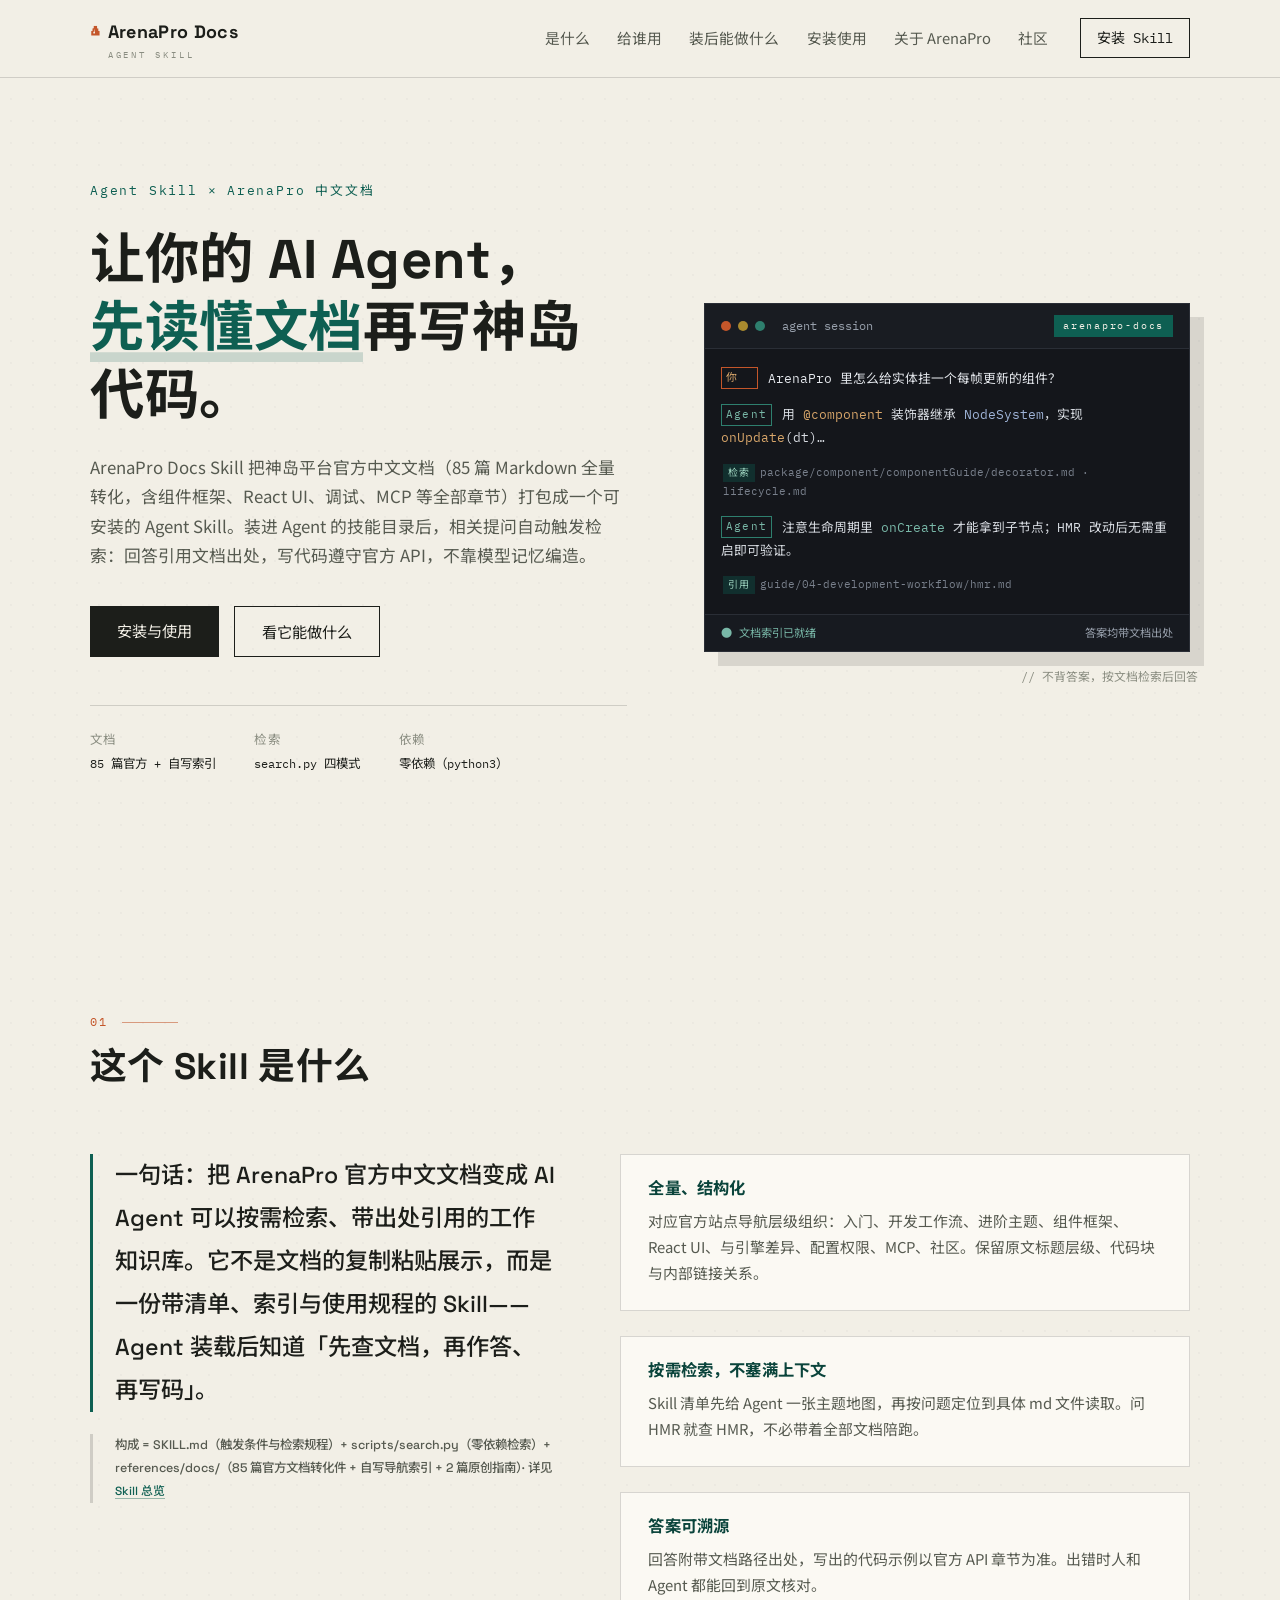
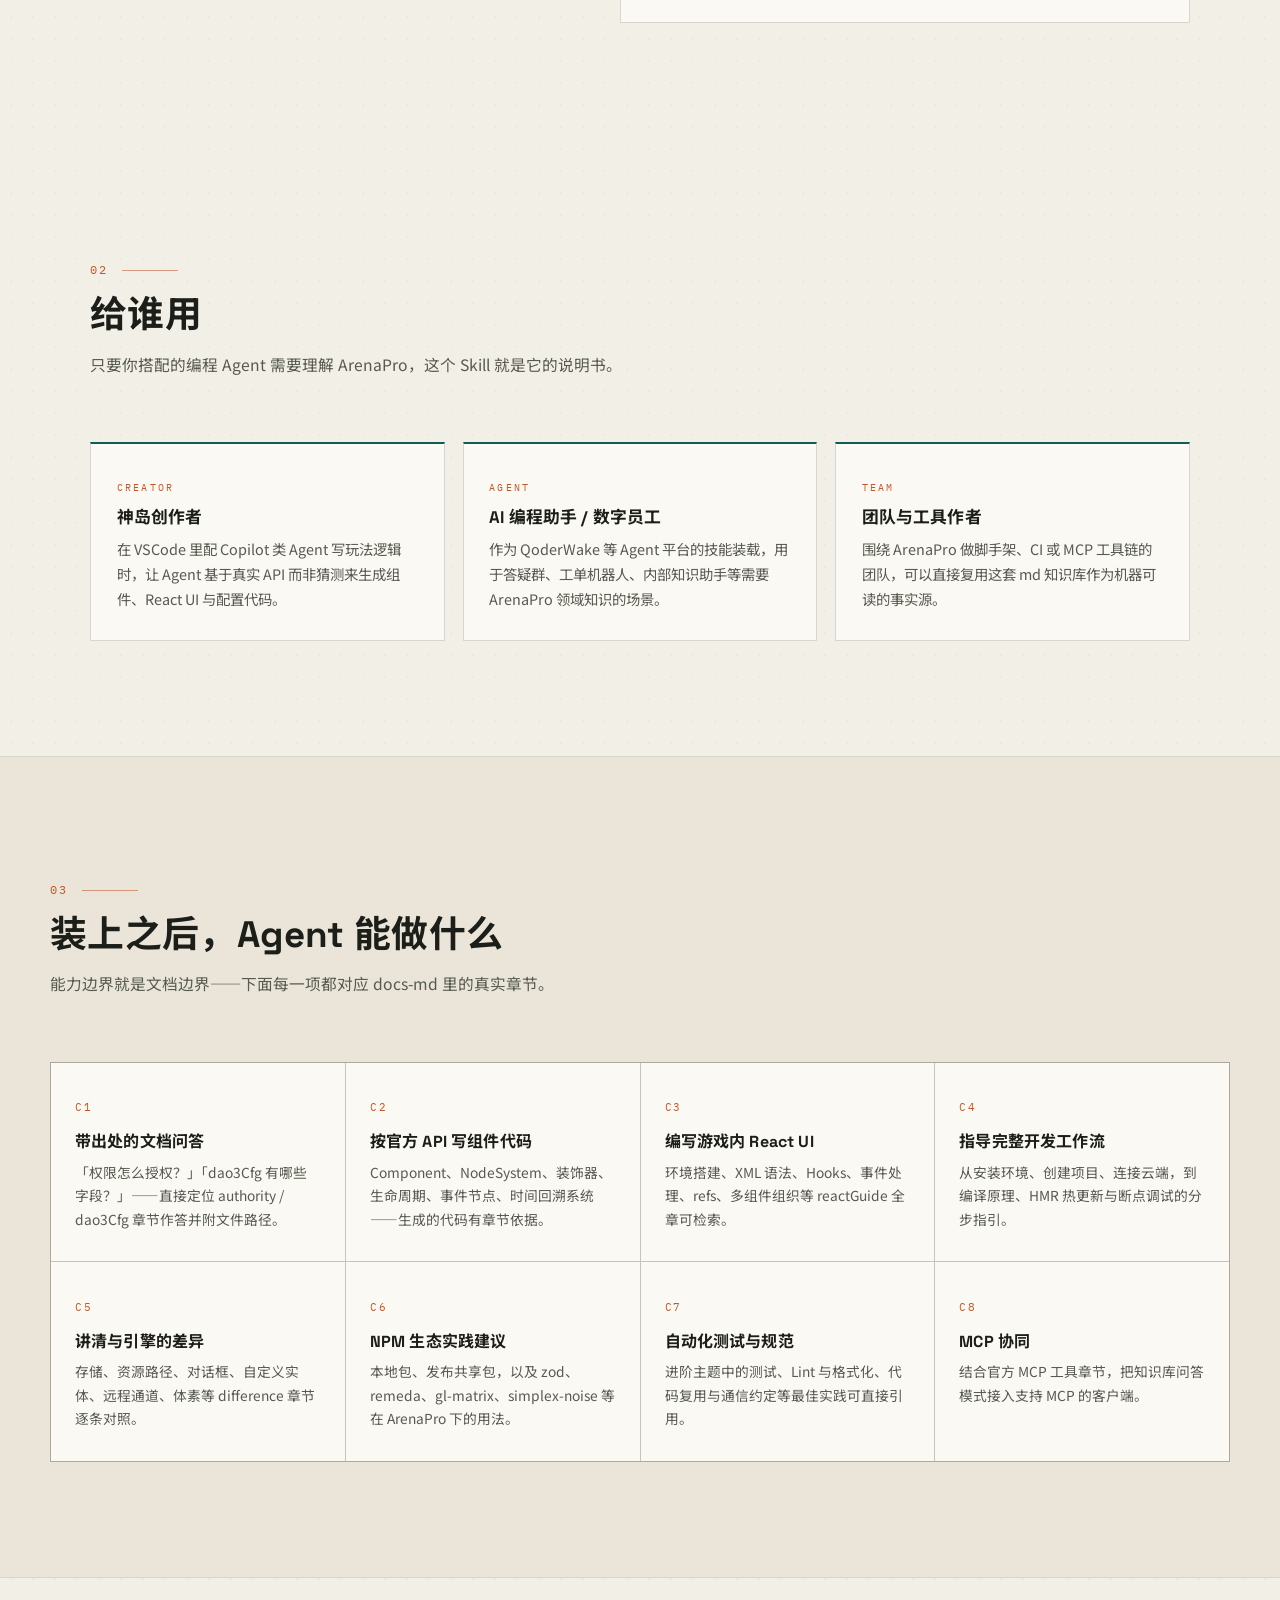
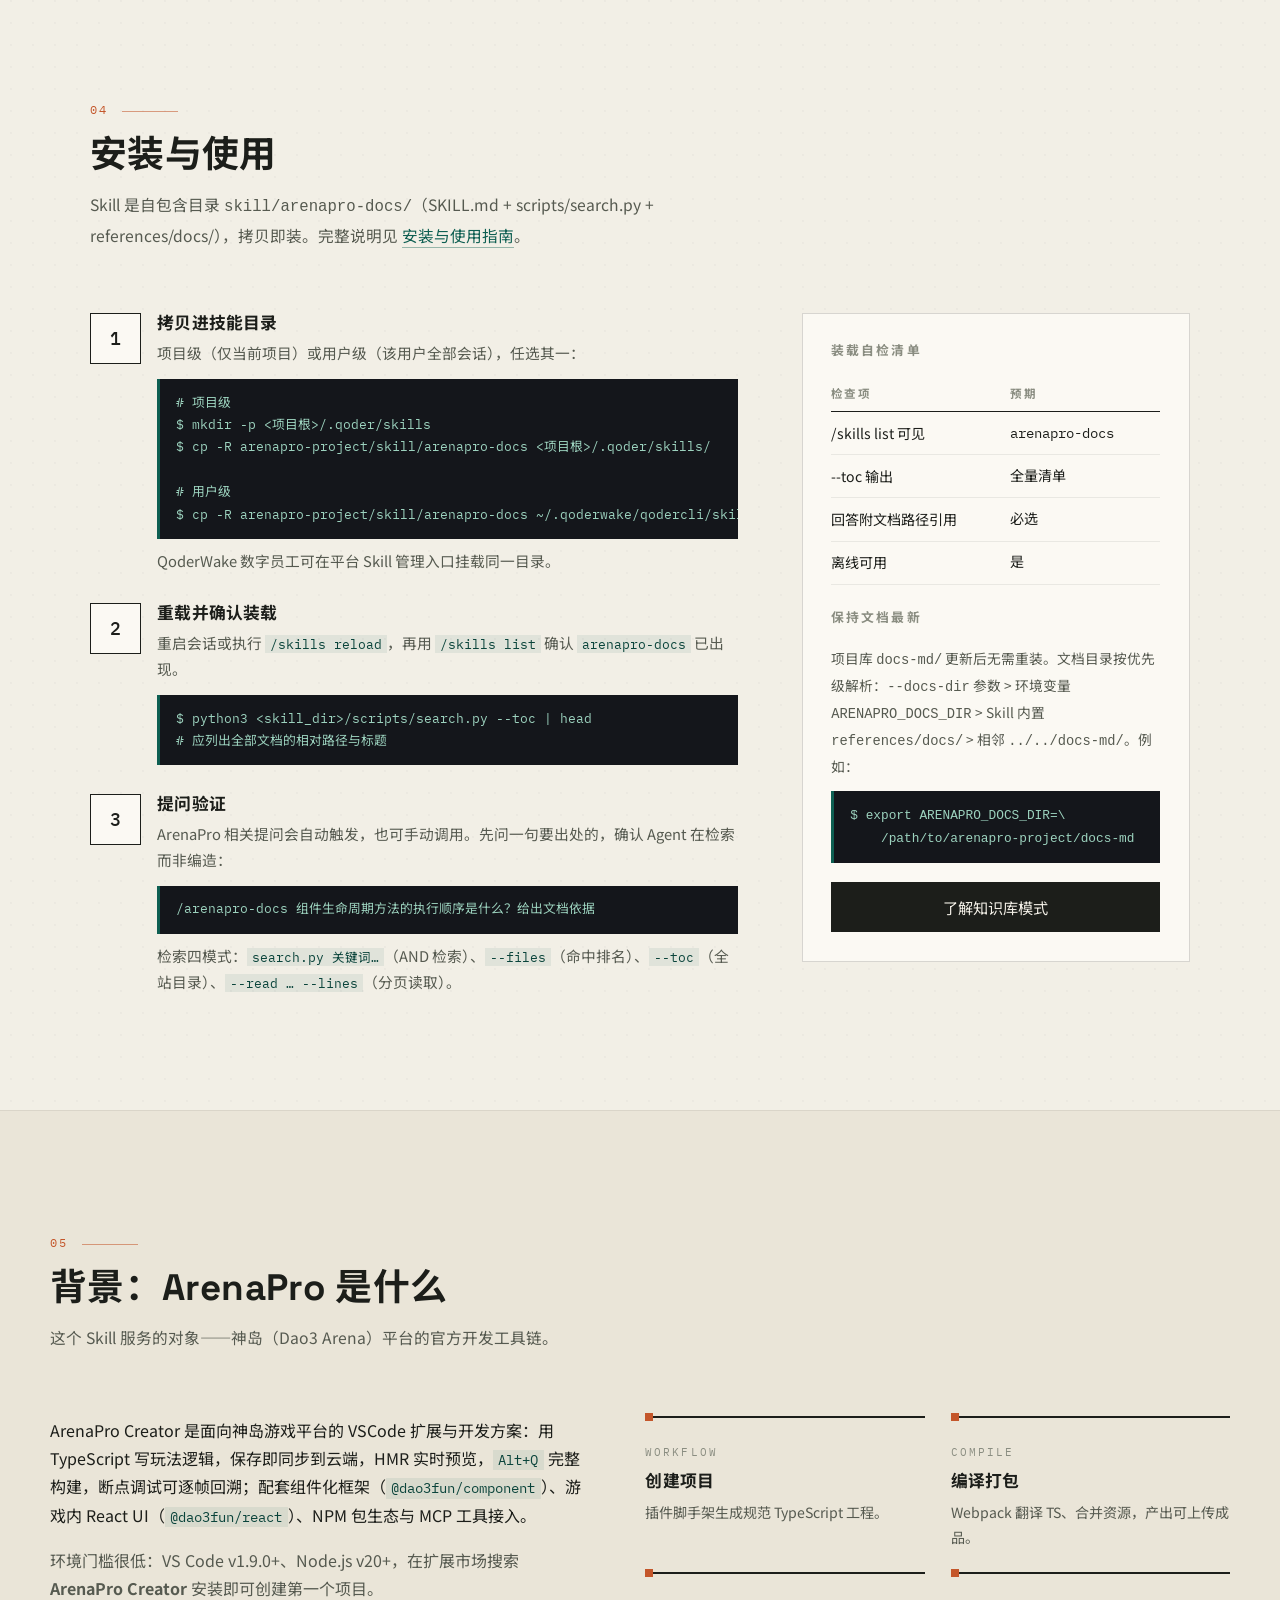
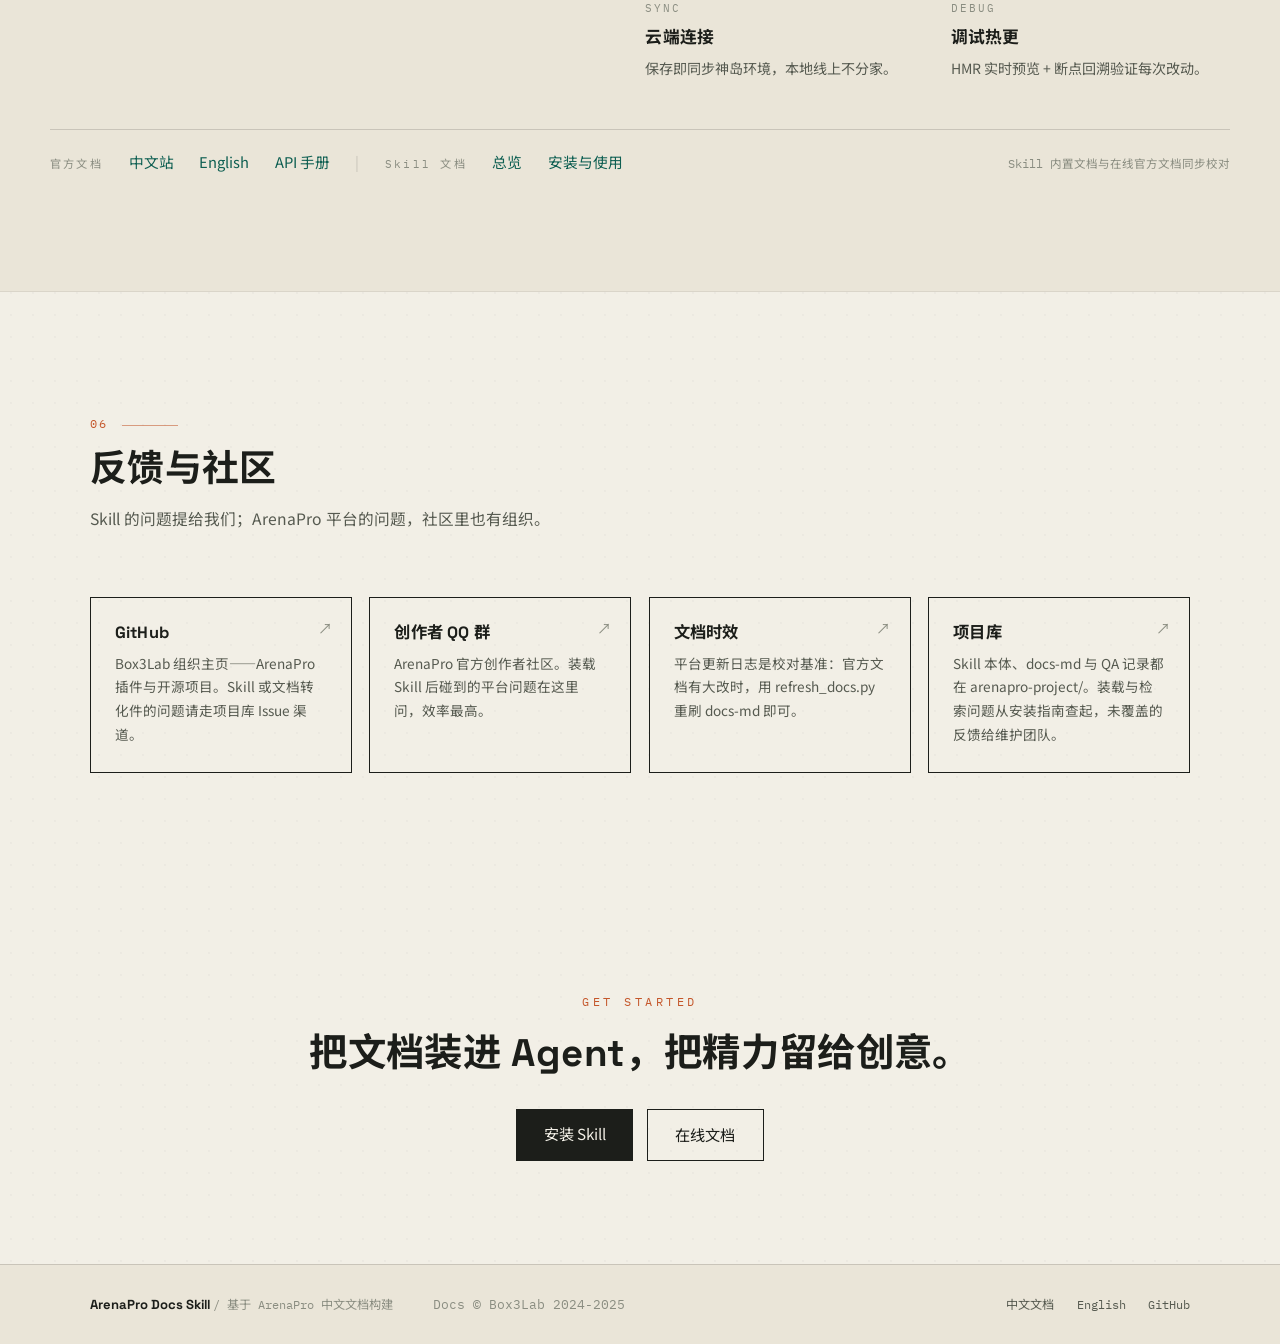
==== website/index.html @ ecdbd951 "ArenaPro docs skill: docs-md (89), arenapro-docs skill, website" ====
<!DOCTYPE html>
<html lang="zh-CN">
<head>
<meta charset="UTF-8">
<meta name="viewport" content="width=device-width, initial-scale=1.0">
<title>ArenaPro Docs Skill — 让 AI Agent 带着完整ArenaPro文档写代码</title>
<meta name="description" content="一个可安装的 Agent Skill：将 ArenaPro（神岛平台）中文文档全量接入 AI Agent，按需检索、带出处回答、指导开发工作流。">
<link rel="preconnect" href="https://fonts.googleapis.com">
<link rel="preconnect" href="https://fonts.gstatic.com" crossorigin>
<link href="https://fonts.googleapis.com/css2?family=Space+Grotesk:wght@500;700&family=IBM+Plex+Mono:wght@400;500&family=Noto+Serif+SC:wght@600;700&family=Noto+Sans+SC:wght@400;500&display=swap" rel="stylesheet">
<link rel="stylesheet" href="styles.css">
</head>
<body>
<a class="skip-link" href="#main">跳到主要内容</a>

<header class="site-nav" id="top">
  <div class="nav-inner">
    <a class="brand" href="#top" aria-label="ArenaPro Docs Skill 首页">
      <span class="brand-mark" aria-hidden="true">◮</span>
      <span class="brand-name">ArenaPro Docs<span class="brand-sub">AGENT SKILL</span></span>
    </a>
    <nav aria-label="主导航" class="nav-links" id="nav-links">
      <a href="#what">是什么</a>
      <a href="#whofor">给谁用</a>
      <a href="#capabilities">装后能做什么</a>
      <a href="#install">安装使用</a>
      <a href="#background">关于 ArenaPro</a>
      <a href="#community">社区</a>
    </nav>
    <a class="nav-cta" href="#install">安装 Skill</a>
    <button class="nav-toggle" aria-expanded="false" aria-controls="nav-links" aria-label="打开菜单">
      <span></span><span></span><span></span>
    </button>
  </div>
</header>

<main id="main">

  <!-- ============ HERO ============ -->
  <section class="hero">
    <div class="hero-grid">
      <div class="hero-copy">
        <p class="kicker mono">Agent Skill × ArenaPro 中文文档</p>
        <h1>让你的 AI Agent，<br><span class="hl">先读懂文档</span>再写神岛代码。</h1>
        <p class="lead">ArenaPro Docs Skill 把神岛平台官方中文文档（85 篇 Markdown 全量转化，含组件框架、React UI、调试、MCP 等全部章节）打包成一个可安装的 Agent Skill。装进 Agent 的技能目录后，相关提问自动触发检索：回答引用文档出处，写代码遵守官方 API，不靠模型记忆编造。</p>
        <div class="hero-actions">
          <a class="btn btn-solid" href="#install">安装与使用</a>
          <a class="btn btn-line" href="#capabilities">看它能做什么</a>
        </div>
        <dl class="hero-facts mono">
          <div><dt>文档</dt><dd>85 篇官方 + 自写索引</dd></div>
          <div><dt>检索</dt><dd>search.py 四模式</dd></div>
          <div><dt>依赖</dt><dd>零依赖（python3）</dd></div>
        </dl>
      </div>

      <div class="hero-visual" aria-hidden="true">
        <div class="agent">
          <div class="agent-bar">
            <span class="dot"></span><span class="dot"></span><span class="dot"></span>
            <span class="agent-file mono">agent session</span>
            <span class="agent-badge mono">arenapro-docs</span>
          </div>
          <div class="agent-body mono">
            <p class="msg-user"><span class="who">你</span>ArenaPro 里怎么给实体挂一个每帧更新的组件？</p>
            <p class="msg-ask"><span class="who">Agent</span>用 <span class="fn">@component</span> 装饰器继承 <span class="ty">NodeSystem</span>，实现 <span class="fn">onUpdate</span>(dt)…</p>
            <p class="msg-ref"><span class="ref-chip">检索</span>package/component/componentGuide/decorator.md · lifecycle.md</p>
            <p class="msg-ask cont"><span class="who">Agent</span>注意生命周期里 <span class="kw">onCreate</span> 才能拿到子节点；HMR 改动后无需重启即可验证。</p>
            <p class="msg-ref"><span class="ref-chip">引用</span>guide/04-development-workflow/hmr.md</p>
          </div>
          <div class="agent-status mono">
            <span class="st-sync">● 文档索引已就绪</span>
            <span>答案均带文档出处</span>
          </div>
        </div>
        <div class="visual-note mono">// 不背答案，按文档检索后回答</div>
      </div>
    </div>
  </section>

  <!-- ============ 01 是什么 ============ -->
  <section class="section" id="what">
    <div class="section-head">
      <span class="sec-no mono">01</span>
      <h2>这个 Skill 是什么</h2>
    </div>
    <div class="pos-grid">
      <div class="pos-statement">
        <p>一句话：把 ArenaPro 官方中文文档变成 AI Agent 可以按需检索、带出处引用的工作知识库。它不是文档的复制粘贴展示，而是一份带清单、索引与使用规程的 Skill——Agent 装载后知道「先查文档，再作答、再写码」。</p>
        <p class="pos-compo mono">构成 = SKILL.md（触发条件与检索规程）+ scripts/search.py（零依赖检索）+ references/docs/（85 篇官方文档转化件 + 自写导航索引 + 2 篇原创指南）· 详见 <a class="inline-link" href="../docs-md/own/overview.md">Skill 总览</a></p>
      </div>
      <div class="pos-items">
        <article class="pos-item reveal">
          <h3>全量、结构化</h3>
          <p>对应官方站点导航层级组织：入门、开发工作流、进阶主题、组件框架、React UI、与引擎差异、配置权限、MCP、社区。保留原文标题层级、代码块与内部链接关系。</p>
        </article>
        <article class="pos-item reveal">
          <h3>按需检索，不塞满上下文</h3>
          <p>Skill 清单先给 Agent 一张主题地图，再按问题定位到具体 md 文件读取。问 HMR 就查 HMR，不必带着全部文档陪跑。</p>
        </article>
        <article class="pos-item reveal">
          <h3>答案可溯源</h3>
          <p>回答附带文档路径出处，写出的代码示例以官方 API 章节为准。出错时人和 Agent 都能回到原文核对。</p>
        </article>
      </div>
    </div>
  </section>

  <!-- ============ 02 给谁用 ============ -->
  <section class="section" id="whofor">
    <div class="section-head">
      <span class="sec-no mono">02</span>
      <h2>给谁用</h2>
      <p class="sec-desc">只要你搭配的编程 Agent 需要理解 ArenaPro，这个 Skill 就是它的说明书。</p>
    </div>
    <div class="who-grid">
      <div class="who-card reveal">
        <span class="who-tag mono">CREATOR</span>
        <h3>神岛创作者</h3>
        <p>在 VSCode 里配 Copilot 类 Agent 写玩法逻辑时，让 Agent 基于真实 API 而非猜测来生成组件、React UI 与配置代码。</p>
      </div>
      <div class="who-card reveal">
        <span class="who-tag mono">AGENT</span>
        <h3>AI 编程助手 / 数字员工</h3>
        <p>作为 QoderWake 等 Agent 平台的技能装载，用于答疑群、工单机器人、内部知识助手等需要 ArenaPro 领域知识的场景。</p>
      </div>
      <div class="who-card reveal">
        <span class="who-tag mono">TEAM</span>
        <h3>团队与工具作者</h3>
        <p>围绕 ArenaPro 做脚手架、CI 或 MCP 工具链的团队，可以直接复用这套 md 知识库作为机器可读的事实源。</p>
      </div>
    </div>
  </section>

  <!-- ============ 03 装后能做什么 ============ -->
  <section class="section section-tone" id="capabilities">
    <div class="section-head">
      <span class="sec-no mono">03</span>
      <h2>装上之后，Agent 能做什么</h2>
      <p class="sec-desc">能力边界就是文档边界——下面每一项都对应 docs-md 里的真实章节。</p>
    </div>
    <ul class="cap-grid" role="list">
      <li class="cap reveal">
        <span class="cap-no mono">C1</span>
        <h3>带出处的文档问答</h3>
        <p>「权限怎么授权？」「dao3Cfg 有哪些字段？」——直接定位 authority / dao3Cfg 章节作答并附文件路径。</p>
      </li>
      <li class="cap reveal">
        <span class="cap-no mono">C2</span>
        <h3>按官方 API 写组件代码</h3>
        <p>Component、NodeSystem、装饰器、生命周期、事件节点、时间回溯系统——生成的代码有章节依据。</p>
      </li>
      <li class="cap reveal">
        <span class="cap-no mono">C3</span>
        <h3>编写游戏内 React UI</h3>
        <p>环境搭建、XML 语法、Hooks、事件处理、refs、多组件组织等 reactGuide 全章可检索。</p>
      </li>
      <li class="cap reveal">
        <span class="cap-no mono">C4</span>
        <h3>指导完整开发工作流</h3>
        <p>从安装环境、创建项目、连接云端，到编译原理、HMR 热更新与断点调试的分步指引。</p>
      </li>
      <li class="cap reveal">
        <span class="cap-no mono">C5</span>
        <h3>讲清与引擎的差异</h3>
        <p>存储、资源路径、对话框、自定义实体、远程通道、体素等 difference 章节逐条对照。</p>
      </li>
      <li class="cap reveal">
        <span class="cap-no mono">C6</span>
        <h3>NPM 生态实践建议</h3>
        <p>本地包、发布共享包，以及 zod、remeda、gl-matrix、simplex-noise 等在 ArenaPro 下的用法。</p>
      </li>
      <li class="cap reveal">
        <span class="cap-no mono">C7</span>
        <h3>自动化测试与规范</h3>
        <p>进阶主题中的测试、Lint 与格式化、代码复用与通信约定等最佳实践可直接引用。</p>
      </li>
      <li class="cap reveal">
        <span class="cap-no mono">C8</span>
        <h3>MCP 协同</h3>
        <p>结合官方 MCP 工具章节，把知识库问答模式接入支持 MCP 的客户端。</p>
      </li>
    </ul>
  </section>

  <!-- ============ 04 安装与使用 ============ -->
  <section class="section" id="install">
    <div class="section-head">
      <span class="sec-no mono">04</span>
      <h2>安装与使用</h2>
      <p class="sec-desc">Skill 是自包含目录 <code>skill/arenapro-docs/</code>（SKILL.md + scripts/search.py + references/docs/），拷贝即装。完整说明见 <a class="inline-link" href="../docs-md/own/installation-and-usage.md">安装与使用指南</a>。</p>
    </div>
    <div class="start-grid">
      <div class="start-steps">
        <div class="start-step">
          <span class="start-idx mono">1</span>
          <div>
            <h3>拷贝进技能目录</h3>
            <p>项目级（仅当前项目）或用户级（该用户全部会话），任选其一：</p>
            <pre class="term mono"><code># 项目级
$ mkdir -p &lt;项目根&gt;/.qoder/skills
$ cp -R arenapro-project/skill/arenapro-docs &lt;项目根&gt;/.qoder/skills/

# 用户级
$ cp -R arenapro-project/skill/arenapro-docs ~/.qoderwake/qodercli/skills/</code></pre>
            <p class="step-note">QoderWake 数字员工可在平台 Skill 管理入口挂载同一目录。</p>
          </div>
        </div>
        <div class="start-step">
          <span class="start-idx mono">2</span>
          <div>
            <h3>重载并确认装载</h3>
            <p>重启会话或执行 <code>/skills reload</code>，再用 <code>/skills list</code> 确认 <code>arenapro-docs</code> 已出现。</p>
            <pre class="term mono"><code>$ python3 &lt;skill_dir&gt;/scripts/search.py --toc | head
# 应列出全部文档的相对路径与标题</code></pre>
          </div>
        </div>
        <div class="start-step">
          <span class="start-idx mono">3</span>
          <div>
            <h3>提问验证</h3>
            <p>ArenaPro 相关提问会自动触发，也可手动调用。先问一句要出处的，确认 Agent 在检索而非编造：</p>
            <pre class="term mono"><code>/arenapro-docs 组件生命周期方法的执行顺序是什么？给出文档依据</code></pre>
            <p class="step-note">检索四模式：<code>search.py 关键词…</code>（AND 检索）、<code>--files</code>（命中排名）、<code>--toc</code>（全站目录）、<code>--read … --lines</code>（分页读取）。</p>
          </div>
        </div>
      </div>
      <aside class="start-aside">
        <h3 class="mono">装载自检清单</h3>
        <table>
          <thead><tr><th scope="col">检查项</th><th scope="col">预期</th></tr></thead>
          <tbody>
            <tr><td>/skills list 可见</td><td class="mono">arenapro-docs</td></tr>
            <tr><td>--toc 输出</td><td class="mono">全量清单</td></tr>
            <tr><td>回答附文档路径引用</td><td class="mono">必选</td></tr>
            <tr><td>离线可用</td><td class="mono">是</td></tr>
          </tbody>
        </table>
        <h3 class="mono aside-gap">保持文档最新</h3>
        <p class="start-note">项目库 <code>docs-md/</code> 更新后无需重装。文档目录按优先级解析：<code>--docs-dir</code> 参数 &gt; 环境变量 <code>ARENAPRO_DOCS_DIR</code> &gt; Skill 内置 <code>references/docs/</code> &gt; 相邻 <code>../../docs-md/</code>。例如：</p>
        <pre class="term mono"><code>$ export ARENAPRO_DOCS_DIR=\
    /path/to/arenapro-project/docs-md</code></pre>
        <a class="btn btn-solid btn-block" href="https://docs.dao3.fun/arenapro/zh/mcp/chat-only-knowledgebase.html" target="_blank" rel="noopener">了解知识库模式</a>
      </aside>
    </div>
  </section>

  <!-- ============ 05 背景：ArenaPro ============ -->
  <section class="section section-tone" id="background">
    <div class="section-head">
      <span class="sec-no mono">05</span>
      <h2>背景：ArenaPro 是什么</h2>
      <p class="sec-desc">这个 Skill 服务的对象——神岛（Dao3 Arena）平台的官方开发工具链。</p>
    </div>
    <div class="bg-grid">
      <div class="bg-copy">
        <p>ArenaPro Creator 是面向神岛游戏平台的 VSCode 扩展与开发方案：用 TypeScript 写玩法逻辑，保存即同步到云端，HMR 实时预览，<code>Alt+Q</code> 完整构建，断点调试可逐帧回溯；配套组件化框架（<code>@dao3fun/component</code>）、游戏内 React UI（<code>@dao3fun/react</code>）、NPM 包生态与 MCP 工具接入。</p>
        <p>环境门槛很低：VS Code v1.9.0+、Node.js v20+，在扩展市场搜索 <strong>ArenaPro Creator</strong> 安装即可创建第一个项目。</p>
      </div>
      <ol class="flow flow-4" role="list">
        <li class="flow-step reveal"><span class="flow-idx mono">WORKFLOW</span><h3>创建项目</h3><p>插件脚手架生成规范 TypeScript 工程。</p></li>
        <li class="flow-step reveal"><span class="flow-idx mono">COMPILE</span><h3>编译打包</h3><p>Webpack 翻译 TS、合并资源，产出可上传成品。</p></li>
        <li class="flow-step reveal"><span class="flow-idx mono">SYNC</span><h3>云端连接</h3><p>保存即同步神岛环境，本地线上不分家。</p></li>
        <li class="flow-step reveal"><span class="flow-idx mono">DEBUG</span><h3>调试热更</h3><p>HMR 实时预览 + 断点回溯验证每次改动。</p></li>
      </ol>
    </div>
    <div class="docs-strip">
      <span class="docs-strip-label mono">官方文档</span>
      <a href="https://docs.dao3.fun/arenapro/zh/" target="_blank" rel="noopener">中文站</a>
      <a href="https://docs.dao3.fun/arenapro/en/" target="_blank" rel="noopener">English</a>
      <a href="https://docs.box3lab.com/apapi/" target="_blank" rel="noopener">API 手册</a>
      <span class="docs-strip-sep" aria-hidden="true">|</span>
      <span class="docs-strip-label mono">Skill 文档</span>
      <a href="../docs-md/own/overview.md">总览</a>
      <a href="../docs-md/own/installation-and-usage.md">安装与使用</a>
      <span class="docs-strip-hint mono">Skill 内置文档与在线官方文档同步校对</span>
    </div>
  </section>

  <!-- ============ 06 社区 ============ -->
  <section class="section" id="community">
    <div class="section-head">
      <span class="sec-no mono">06</span>
      <h2>反馈与社区</h2>
      <p class="sec-desc">Skill 的问题提给我们；ArenaPro 平台的问题，社区里也有组织。</p>
    </div>
    <div class="comm-grid">
      <a class="comm-card reveal" href="https://github.com/box3lab" target="_blank" rel="noopener">
        <h3>GitHub</h3>
        <p>Box3Lab 组织主页——ArenaPro 插件与开源项目。Skill 或文档转化件的问题请走项目库 Issue 渠道。</p>
        <span class="comm-arrow" aria-hidden="true">↗</span>
      </a>
      <a class="comm-card reveal" href="https://qm.qq.com/cgi-bin/qm/qr?authKey=LteV6YzMX0xKmrQSp8%2BaNi6YUdonwyVMc44npCKlNymwnoWVZBmG5Y4S4N9RwxEP&amp;k=JeZQYLLnherYW6pGlbODkErutSmbkzr-&amp;noverify=0" target="_blank" rel="noopener">
        <h3>创作者 QQ 群</h3>
        <p>ArenaPro 官方创作者社区。装载 Skill 后碰到的平台问题在这里问，效率最高。</p>
        <span class="comm-arrow" aria-hidden="true">↗</span>
      </a>
      <a class="comm-card reveal" href="https://docs.dao3.fun/arenapro/zh/community/release-notes.html" target="_blank" rel="noopener">
        <h3>文档时效</h3>
        <p>平台更新日志是校对基准：官方文档有大改时，用 refresh_docs.py 重刷 docs-md 即可。</p>
        <span class="comm-arrow" aria-hidden="true">↗</span>
      </a>
      <a class="comm-card reveal" href="../README.md">
        <h3>项目库</h3>
        <p>Skill 本体、docs-md 与 QA 记录都在 arenapro-project/。装载与检索问题从安装指南查起，未覆盖的反馈给维护团队。</p>
        <span class="comm-arrow" aria-hidden="true">↗</span>
      </a>
    </div>
  </section>

  <!-- ============ 尾章 ============ -->
  <section class="endcap">
    <p class="endcap-kicker mono">GET STARTED</p>
    <h2>把文档装进 Agent，把精力留给创意。</h2>
    <div class="hero-actions">
      <a class="btn btn-solid" href="#install">安装 Skill</a>
      <a class="btn btn-line" href="https://docs.dao3.fun/arenapro/zh/" target="_blank" rel="noopener">在线文档</a>
    </div>
  </section>

</main>

<footer class="site-footer">
  <div class="foot-inner">
    <p class="foot-brand">ArenaPro Docs Skill <span class="mono">/ 基于 ArenaPro 中文文档构建</span></p>
    <p class="foot-copy mono">Docs © Box3Lab 2024-2025</p>
    <nav class="foot-links" aria-label="页脚导航">
      <a href="https://docs.dao3.fun/arenapro/zh/" target="_blank" rel="noopener">中文文档</a>
      <a href="https://docs.dao3.fun/arenapro/en/" target="_blank" rel="noopener">English</a>
      <a href="https://github.com/box3lab" target="_blank" rel="noopener">GitHub</a>
    </nav>
  </div>
</footer>

<script src="app.js"></script>
</body>
</html>
---- website/styles.css ----
/* ============================================================
   ArenaPro Creator — 纸墨工程编辑风
   Palette: warm paper / deep ink / pine teal accent / clay highlight
   ============================================================ */

:root {
  --paper: #F2EFE6;
  --paper-2: #EAE5D8;
  --card: #FBF9F3;
  --ink: #1C1E1A;
  --ink-soft: #565A50;
  --ink-faint: #8A8D81;
  --accent: #0E5F52;
  --accent-ink: #0A443B;
  --clay: #C4562A;
  --line: rgba(28, 30, 26, 0.16);
  --line-soft: rgba(28, 30, 26, 0.08);
  --code-bg: #14161B;
  --code-fg: #D8DCE2;
  --font-display: "Space Grotesk", "Noto Sans SC", sans-serif;
  --font-body: "Noto Sans SC", "Space Grotesk", sans-serif;
  --font-mono: "IBM Plex Mono", "Noto Sans SC", monospace;
  --max-w: 1180px;
  --sec-pad: clamp(4.5rem, 9vw, 7.5rem);
}

* { margin: 0; padding: 0; box-sizing: border-box; }

html { scroll-behavior: smooth; }

body {
  font-family: var(--font-body);
  background: var(--paper);
  color: var(--ink);
  line-height: 1.75;
  font-size: 16px;
  -webkit-font-smoothing: antialiased;
  /* 纸张颗粒感：极淡的重复纹理，避免大面积纯色显得廉价 */
  background-image: radial-gradient(rgba(28,30,26,0.028) 1px, transparent 1px);
  background-size: 22px 22px;
}

.mono { font-family: var(--font-mono); }

h1, h2, h3 {
  font-family: var(--font-display);
  line-height: 1.25;
  letter-spacing: 0.01em;
}

a { color: inherit; }

::selection { background: var(--accent); color: var(--paper); }

:focus-visible {
  outline: 2px solid var(--clay);
  outline-offset: 3px;
  border-radius: 2px;
}

.skip-link {
  position: absolute;
  left: -9999px;
  top: 0;
  background: var(--ink);
  color: var(--paper);
  padding: 0.6rem 1.2rem;
  z-index: 100;
}
.skip-link:focus { left: 1rem; }

/* ---------------- 导航 ---------------- */

.site-nav {
  position: sticky;
  top: 0;
  z-index: 50;
  background: rgba(242, 239, 230, 0.92);
  backdrop-filter: blur(8px);
  border-bottom: 1px solid var(--line);
}

.nav-inner {
  max-width: var(--max-w);
  margin: 0 auto;
  padding: 0.85rem clamp(1.2rem, 4vw, 2.5rem);
  display: flex;
  align-items: center;
  gap: 2rem;
}

.brand {
  display: flex;
  align-items: baseline;
  gap: 0.45rem;
  text-decoration: none;
  font-family: var(--font-display);
  font-weight: 700;
  font-size: 1.12rem;
  letter-spacing: 0.02em;
}

.brand-mark { color: var(--clay); font-size: 1.25rem; }

.brand-sub {
  display: block;
  font-family: var(--font-mono);
  font-size: 0.58rem;
  font-weight: 400;
  letter-spacing: 0.32em;
  color: var(--ink-faint);
}

.nav-links {
  display: flex;
  gap: 1.7rem;
  margin-left: auto;
  font-size: 0.92rem;
}

.nav-links a {
  text-decoration: none;
  color: var(--ink-soft);
  padding: 0.2rem 0;
  border-bottom: 1.5px solid transparent;
  transition: color 0.18s ease, border-color 0.18s ease;
}

.nav-links a:hover { color: var(--ink); border-bottom-color: var(--accent); }

.nav-cta {
  text-decoration: none;
  font-size: 0.88rem;
  font-family: var(--font-mono);
  padding: 0.42rem 1rem;
  border: 1px solid var(--ink);
  color: var(--ink);
  transition: background 0.18s ease, color 0.18s ease;
}

.nav-cta:hover { background: var(--ink); color: var(--paper); }

.nav-toggle { display: none; }

/* ---------------- Hero ---------------- */

.hero {
  max-width: var(--max-w);
  margin: 0 auto;
  padding: clamp(3.5rem, 8vw, 6.5rem) clamp(1.2rem, 4vw, 2.5rem) var(--sec-pad);
}

.hero-grid {
  display: grid;
  grid-template-columns: minmax(0, 1.05fr) minmax(0, 0.95fr);
  gap: clamp(2.5rem, 6vw, 5rem);
  align-items: center;
}

.kicker {
  font-size: 0.8rem;
  letter-spacing: 0.14em;
  color: var(--accent);
  margin-bottom: 1.4rem;
}

.hero h1 {
  font-size: clamp(2.1rem, 4.6vw, 3.4rem);
  font-weight: 700;
  letter-spacing: 0.01em;
}

.hero h1 .hl {
  color: var(--accent);
  box-shadow: inset 0 -0.18em 0 rgba(14, 95, 82, 0.18);
}

.lead {
  margin-top: 1.5rem;
  font-size: 1.05rem;
  color: var(--ink-soft);
  max-width: 34em;
}

.hero-actions {
  display: flex;
  flex-wrap: wrap;
  gap: 0.9rem;
  margin-top: 2.2rem;
}

.btn {
  display: inline-block;
  text-decoration: none;
  font-size: 0.95rem;
  padding: 0.72rem 1.7rem;
  transition: transform 0.15s ease, background 0.18s ease, color 0.18s ease;
}

.btn-solid {
  background: var(--ink);
  color: var(--paper);
}
.btn-solid:hover { background: var(--accent-ink); transform: translateY(-2px); }

.btn-line {
  border: 1px solid var(--ink);
  color: var(--ink);
}
.btn-line:hover { background: var(--ink); color: var(--paper); transform: translateY(-2px); }

.btn-block { display: block; text-align: center; margin-top: 1.2rem; }

.hero-facts {
  display: flex;
  gap: 2.4rem;
  margin-top: 3rem;
  padding-top: 1.4rem;
  border-top: 1px solid var(--line);
  font-size: 0.78rem;
}

.hero-facts dt {
  color: var(--ink-faint);
  letter-spacing: 0.12em;
  margin-bottom: 0.15rem;
}

.hero-facts dd { color: var(--ink); }

/* Hero Agent 会话 mock —— 视觉记忆点 */

.hero-visual { position: relative; }

.agent {
  background: var(--code-bg);
  color: var(--code-fg);
  border: 1px solid #2A2E36;
  box-shadow: 14px 14px 0 rgba(28, 30, 26, 0.12);
  font-family: var(--font-mono);
  font-size: 0.8rem;
  line-height: 1.8;
}

.agent-bar {
  display: flex;
  align-items: center;
  gap: 0.45rem;
  padding: 0.7rem 1rem;
  border-bottom: 1px solid #2A2E36;
  background: #191C22;
}

.dot { width: 10px; height: 10px; border-radius: 50%; background: #3A3F49; }
.dot:nth-child(1) { background: #C4562A; }
.dot:nth-child(2) { background: #A98A2E; }
.dot:nth-child(3) { background: #2E7F6E; }

.agent-file {
  margin-left: 0.6rem;
  color: #98A0AC;
  font-size: 0.74rem;
}

.agent-badge {
  margin-left: auto;
  font-size: 0.62rem;
  letter-spacing: 0.18em;
  color: var(--paper);
  background: var(--accent);
  padding: 0.12rem 0.55rem;
}

.agent-body { padding: 1.1rem 1rem 1.2rem; }

.agent-body p { margin: 0 0 0.85rem; }
.agent-body p:last-child { margin-bottom: 0; }

.who {
  display: inline-block;
  min-width: 3.4em;
  margin-right: 0.6rem;
  font-size: 0.68rem;
  letter-spacing: 0.1em;
  padding: 0.02em 0.4em;
  border: 1px solid #3A3F49;
  color: #98A0AC;
  vertical-align: 0.1em;
}

.msg-user .who { border-color: #C4562A; color: #D8A66A; }
.msg-ask .who { border-color: #2E7F6E; color: #79B8A8; }

.msg-user { color: #E4E7EC; }
.msg-ask .kw { color: #79B8A8; }
.msg-ask .ty  { color: #9FB4D8; }
.msg-ask .fn  { color: #D8A66A; }
.msg-ask.cont { padding-left: 0; }

.msg-ref {
  font-size: 0.68rem;
  color: #79808C;
  padding-left: 0.1rem;
}

.ref-chip {
  display: inline-block;
  background: rgba(14, 95, 82, 0.35);
  color: #9CD2BE;
  font-size: 0.62rem;
  letter-spacing: 0.12em;
  padding: 0.02em 0.5em;
  margin-right: 0.5em;
}

.agent-status {
  display: flex;
  justify-content: space-between;
  gap: 1rem;
  padding: 0.5rem 1rem;
  border-top: 1px solid #2A2E36;
  background: #171A20;
  font-size: 0.7rem;
}

.st-sync { color: #79B8A8; }
.agent-status span:last-child { color: #98A0AC; }

.visual-note {
  position: absolute;
  right: -0.5rem;
  bottom: -2.2rem;
  font-size: 0.74rem;
  color: var(--ink-faint);
}

/* ---------------- 章节通用 ---------------- */

.section {
  max-width: var(--max-w);
  margin: 0 auto;
  padding: var(--sec-pad) clamp(1.2rem, 4vw, 2.5rem);
}

.section-tone {
  max-width: none;
  background: var(--paper-2);
  border-top: 1px solid var(--line-soft);
  border-bottom: 1px solid var(--line-soft);
}

.section-tone > * {
  max-width: var(--max-w);
  margin-left: auto;
  margin-right: auto;
}

.section-head { margin-bottom: clamp(2.5rem, 5vw, 4rem); }

.sec-no {
  display: inline-block;
  font-size: 0.78rem;
  color: var(--clay);
  letter-spacing: 0.2em;
  margin-bottom: 0.7rem;
}

.sec-no::after {
  content: "";
  display: inline-block;
  width: 3.5rem;
  height: 1px;
  background: var(--clay);
  vertical-align: middle;
  margin-left: 0.8rem;
  opacity: 0.55;
}

.section-head h2 {
  font-size: clamp(1.6rem, 3.2vw, 2.3rem);
  font-weight: 700;
}

.sec-desc {
  margin-top: 0.8rem;
  color: var(--ink-soft);
  max-width: 42em;
  font-size: 0.98rem;
}

/* ---------------- 01 定位 ---------------- */

.pos-grid {
  display: grid;
  grid-template-columns: minmax(0, 0.9fr) minmax(0, 1.1fr);
  gap: clamp(2rem, 5vw, 4.5rem);
  align-items: start;
}

.pos-statement p {
  font-family: var(--font-display);
  font-size: clamp(1.15rem, 2vw, 1.45rem);
  line-height: 1.85;
  font-weight: 500;
  border-left: 3px solid var(--accent);
  padding-left: 1.4rem;
}

.pos-compo {
  margin-top: 1.4rem;
  font-family: var(--font-mono);
  font-size: 0.78rem !important;
  line-height: 1.9;
  font-weight: 400;
  color: var(--ink-soft);
  border-left-color: var(--line) !important;
}

.pos-compo .inline-link { font-size: 0.95em; }

.pos-items { display: grid; gap: 1.6rem; }

.pos-item {
  background: var(--card);
  border: 1px solid var(--line);
  padding: 1.5rem 1.7rem;
}

.pos-item h3 {
  font-size: 1.02rem;
  margin-bottom: 0.5rem;
  color: var(--accent-ink);
}

.pos-item p { font-size: 0.93rem; color: var(--ink-soft); }

/* ---------------- 02 核心能力 ---------------- */

.cap-grid {
  list-style: none;
  display: grid;
  grid-template-columns: repeat(4, minmax(0, 1fr));
  gap: 1px;
  background: var(--line);
  border: 1px solid var(--line);
}

.cap {
  background: var(--paper);
  padding: 1.7rem 1.5rem 1.9rem;
  transition: background 0.2s ease;
}

.section-tone .cap { background: var(--card); }

.cap:hover { background: var(--paper); }

.cap-no {
  display: inline-block;
  font-size: 0.7rem;
  letter-spacing: 0.16em;
  color: var(--clay);
  margin-bottom: 0.9rem;
}

.cap h3 {
  font-size: 1rem;
  margin-bottom: 0.55rem;
}

.cap p {
  font-size: 0.86rem;
  color: var(--ink-soft);
  line-height: 1.7;
}

.cap code {
  font-family: var(--font-mono);
  font-size: 0.8em;
  background: rgba(14, 95, 82, 0.08);
  padding: 0.08em 0.4em;
}

/* ---------------- 03 工作流 ---------------- */

.flow {
  list-style: none;
  display: grid;
  grid-template-columns: repeat(4, minmax(0, 1fr));
  gap: 1.4rem;
  counter-reset: step;
}

.flow-step {
  border-top: 2px solid var(--ink);
  padding-top: 1.1rem;
  position: relative;
}

.flow-step::before {
  content: "";
  position: absolute;
  top: -5px;
  left: 0;
  width: 8px;
  height: 8px;
  background: var(--clay);
}

.flow-idx {
  font-size: 0.7rem;
  letter-spacing: 0.18em;
  color: var(--ink-faint);
}

.flow-step h3 {
  font-size: 1.05rem;
  margin: 0.5rem 0 0.5rem;
}

.flow-step p { font-size: 0.88rem; color: var(--ink-soft); }

.flow-link {
  display: inline-block;
  margin-top: 0.9rem;
  font-size: 0.74rem;
  color: var(--accent);
  text-decoration: none;
  border-bottom: 1px solid transparent;
}

.flow-link:hover { border-bottom-color: var(--accent); }

/* ---------------- 04 快速上手 ---------------- */

.start-grid {
  display: grid;
  grid-template-columns: minmax(0, 1.25fr) minmax(0, 0.75fr);
  gap: clamp(2rem, 5vw, 4rem);
  align-items: start;
}

.start-steps { display: grid; gap: 1.8rem; }

.start-step {
  display: grid;
  grid-template-columns: 3.2rem minmax(0, 1fr);
  gap: 1rem;
  align-items: start;
}

.start-idx {
  width: 3.2rem;
  height: 3.2rem;
  border: 1px solid var(--ink);
  background: var(--card);
  display: grid;
  place-items: center;
  font-size: 1.15rem;
  font-weight: 500;
}

.start-step h3 { font-size: 1.05rem; margin-bottom: 0.4rem; }
.start-step p { font-size: 0.92rem; color: var(--ink-soft); }

/* QA P2(390px)：阻断 pre.term 最小内容尺寸向网格轨道传导 */
.start-steps { min-width: 0; }
.start-step > div { min-width: 0; }
.term { min-width: 0; }

.term {
  margin-top: 0.8rem;
  background: var(--code-bg);
  color: #9CD2BE;
  font-size: 0.8rem;
  padding: 0.8rem 1rem;
  overflow-x: auto;
  border-left: 3px solid var(--accent);
}

.start-aside {
  background: var(--card);
  border: 1px solid var(--line);
  padding: 1.8rem;
}

.start-aside h3 {
  font-size: 0.8rem;
  letter-spacing: 0.16em;
  color: var(--ink-faint);
  margin-bottom: 1.2rem;
}

.start-aside table { width: 100%; border-collapse: collapse; font-size: 0.88rem; }

.start-aside th {
  text-align: left;
  font-family: var(--font-mono);
  font-size: 0.72rem;
  letter-spacing: 0.1em;
  color: var(--ink-faint);
  border-bottom: 1px solid var(--ink);
  padding: 0.35rem 0.5rem 0.45rem 0;
}

.start-aside td {
  padding: 0.55rem 0.5rem 0.55rem 0;
  border-bottom: 1px solid var(--line-soft);
}

.start-note {
  margin-top: 1.2rem;
  font-size: 0.86rem;
  color: var(--ink-soft);
}

/* ---------------- 05 文档地图 ---------------- */

.docs-grid {
  display: grid;
  grid-template-columns: repeat(4, minmax(0, 1fr));
  gap: 1.1rem;
}

.doc-card {
  display: block;
  text-decoration: none;
  background: var(--card);
  border: 1px solid var(--line);
  padding: 1.4rem 1.4rem 1.5rem;
  transition: border-color 0.18s ease, transform 0.18s ease, box-shadow 0.18s ease;
}

.doc-card:hover {
  border-color: var(--accent);
  transform: translateY(-3px);
  box-shadow: 6px 6px 0 rgba(14, 95, 82, 0.1);
}

.doc-tag {
  font-size: 0.64rem;
  letter-spacing: 0.2em;
  color: var(--clay);
}

.doc-card h3 {
  font-size: 1rem;
  margin: 0.55rem 0 0.45rem;
}

.doc-card p {
  font-size: 0.82rem;
  color: var(--ink-soft);
  line-height: 1.65;
}

kbd {
  font-family: var(--font-mono);
  font-size: 0.78em;
  border: 1px solid var(--line);
  border-bottom-width: 2px;
  padding: 0.05em 0.45em;
  background: var(--card);
}

/* ---------------- 02 给谁用 ---------------- */

.who-grid {
  display: grid;
  grid-template-columns: repeat(3, minmax(0, 1fr));
  gap: 1.1rem;
}

.who-card {
  background: var(--card);
  border: 1px solid var(--line);
  border-top: 2px solid var(--accent);
  padding: 1.6rem 1.6rem 1.8rem;
}

.who-tag {
  font-size: 0.64rem;
  letter-spacing: 0.22em;
  color: var(--clay);
}

.who-card h3 { font-size: 1.05rem; margin: 0.55rem 0 0.5rem; }
.who-card p { font-size: 0.9rem; color: var(--ink-soft); }

/* ---------------- 03/04 通用正文 code ---------------- */

.pos-item code, .who-card code, .cap code, .bg-copy code, .start-step code, .doc-card code, .step-note code {
  font-family: var(--font-mono);
  font-size: 0.85em;
  background: rgba(14, 95, 82, 0.08);
  padding: 0.08em 0.4em;
  color: var(--accent-ink);
}

/* 终端块内 code 不受上方正文 code 规则影响（QA P1：深底深字对比度） */
.term code {
  color: inherit;
  background: transparent;
  padding: 0;
  font-size: inherit;
}

.step-note {
  margin-top: 0.6rem;
  font-size: 0.84rem;
  color: var(--ink-faint);
}

.inline-link {
  color: var(--accent);
  text-decoration: none;
  border-bottom: 1px solid rgba(14, 95, 82, 0.4);
}

.inline-link:hover { border-bottom-color: var(--accent); }

.aside-gap { margin-top: 1.6rem; }

/* ---------------- 05 背景 ArenaPro ---------------- */

.bg-grid {
  display: grid;
  grid-template-columns: minmax(0, 1fr) minmax(0, 1.1fr);
  gap: clamp(2rem, 5vw, 4rem);
  align-items: start;
}

.bg-copy p { margin-bottom: 1rem; color: var(--ink-soft); }
.bg-copy p:first-child { color: var(--ink); }

.bg-grid .flow {
  grid-template-columns: repeat(2, minmax(0, 1fr));
  gap: 1.4rem 1.6rem;
}

.docs-strip {
  margin-top: clamp(2rem, 4vw, 3rem);
  padding-top: 1.2rem;
  border-top: 1px solid var(--line);
  display: flex;
  flex-wrap: wrap;
  align-items: baseline;
  gap: 0.6rem 1.6rem;
  font-size: 0.92rem;
}

.docs-strip-label {
  font-size: 0.7rem;
  letter-spacing: 0.2em;
  color: var(--ink-faint);
}

.docs-strip a {
  color: var(--accent);
  text-decoration: none;
  border-bottom: 1px solid transparent;
}

.docs-strip a:hover { border-bottom-color: var(--accent); }

.docs-strip-sep {
  color: var(--line);
  font-size: 0.9rem;
}

.docs-strip-hint {
  margin-left: auto;
  font-size: 0.72rem;
  color: var(--ink-faint);
}

/* ---------------- 06 社区 ---------------- */

.comm-grid {
  display: grid;
  grid-template-columns: repeat(4, minmax(0, 1fr));
  gap: 1.1rem;
}

.comm-card {
  position: relative;
  display: block;
  text-decoration: none;
  border: 1px solid var(--ink);
  background: transparent;
  padding: 1.6rem 1.5rem;
  transition: background 0.18s ease, color 0.18s ease;
}

.comm-card h3 { font-size: 1.02rem; margin-bottom: 0.5rem; }
.comm-card p { font-size: 0.85rem; color: var(--ink-soft); transition: color 0.18s ease; }

.comm-arrow {
  position: absolute;
  top: 1.1rem;
  right: 1.2rem;
  font-size: 0.9rem;
  color: var(--ink-faint);
}

.comm-card:hover { background: var(--ink); color: var(--paper); }
.comm-card:hover p { color: rgba(242, 239, 230, 0.75); }
.comm-card:hover .comm-arrow { color: var(--clay); }

/* ---------------- 尾章 ---------------- */

.endcap {
  text-align: center;
  max-width: var(--max-w);
  margin: 0 auto;
  padding: calc(var(--sec-pad) * 0.9) clamp(1.2rem, 4vw, 2.5rem);
}

.endcap-kicker {
  font-size: 0.74rem;
  letter-spacing: 0.3em;
  color: var(--clay);
  margin-bottom: 1rem;
}

.endcap h2 {
  font-size: clamp(1.5rem, 3.4vw, 2.4rem);
}

.endcap .hero-actions { justify-content: center; margin-top: 2rem; }

/* ---------------- 页脚 ---------------- */

.site-footer {
  border-top: 1px solid var(--line);
  background: var(--paper-2);
}

.foot-inner {
  max-width: var(--max-w);
  margin: 0 auto;
  padding: 1.8rem clamp(1.2rem, 4vw, 2.5rem);
  display: flex;
  flex-wrap: wrap;
  gap: 1rem 2.5rem;
  align-items: baseline;
  font-size: 0.82rem;
}

.foot-brand { font-family: var(--font-display); font-weight: 700; }
.foot-brand .mono { font-weight: 400; color: var(--ink-faint); font-size: 0.76rem; }
.foot-copy { color: var(--ink-faint); }

.foot-links {
  margin-left: auto;
  display: flex;
  gap: 1.4rem;
}

.foot-links a {
  color: var(--ink-soft);
  text-decoration: none;
  font-family: var(--font-mono);
  font-size: 0.76rem;
}
.foot-links a:hover { color: var(--accent); }

/* ---------------- 动效 ---------------- */

.reveal {
  opacity: 0;
  transform: translateY(14px);
  transition: opacity 0.55s ease, transform 0.55s ease;
}

.reveal.is-visible {
  opacity: 1;
  transform: none;
}

.st-sync { animation: pulse 2.6s ease-in-out infinite; }

@keyframes pulse {
  0%, 100% { opacity: 1; }
  50% { opacity: 0.45; }
}

@media (prefers-reduced-motion: reduce) {
  html { scroll-behavior: auto; }
  .reveal { opacity: 1; transform: none; transition: none; }
  .st-sync { animation: none; }
  .btn, .doc-card, .cap { transition: none; }
}

/* ---------------- 响应式 ---------------- */

@media (max-width: 1020px) {
  .cap-grid, .docs-grid, .comm-grid { grid-template-columns: repeat(2, minmax(0, 1fr)); }
  .flow { grid-template-columns: repeat(2, minmax(0, 1fr)); row-gap: 2.2rem; }
  .who-grid { grid-template-columns: minmax(0, 1fr); }
}

@media (max-width: 860px) {
  .hero-grid, .pos-grid, .start-grid, .bg-grid { grid-template-columns: minmax(0, 1fr); }
  .hero-visual { margin-top: 1rem; }
  .visual-note { position: static; display: block; text-align: right; margin-top: 0.7rem; }
  .docs-strip-hint { margin-left: 0; width: 100%; }

  .nav-links {
    position: absolute;
    top: 100%;
    left: 0;
    right: 0;
    flex-direction: column;
    gap: 0;
    background: var(--paper);
    border-bottom: 1px solid var(--line);
    padding: 0.5rem 0;
    display: none;
  }
  .nav-links a { padding: 0.75rem clamp(1.2rem, 4vw, 2.5rem); }
  .nav-links.is-open { display: flex; }
  .nav-toggle {
    display: grid;
    gap: 5px;
    place-content: center;
    margin-left: auto;
    width: 40px;
    height: 40px;
    background: none;
    border: 1px solid var(--line);
    cursor: pointer;
  }
  .nav-toggle span {
    display: block;
    width: 18px;
    height: 1.5px;
    background: var(--ink);
  }
  .nav-cta { display: none; }
}

@media (max-width: 560px) {
  .cap-grid, .docs-grid, .comm-grid, .flow { grid-template-columns: minmax(0, 1fr); }
  .hero-facts { flex-direction: column; gap: 0.9rem; }
}
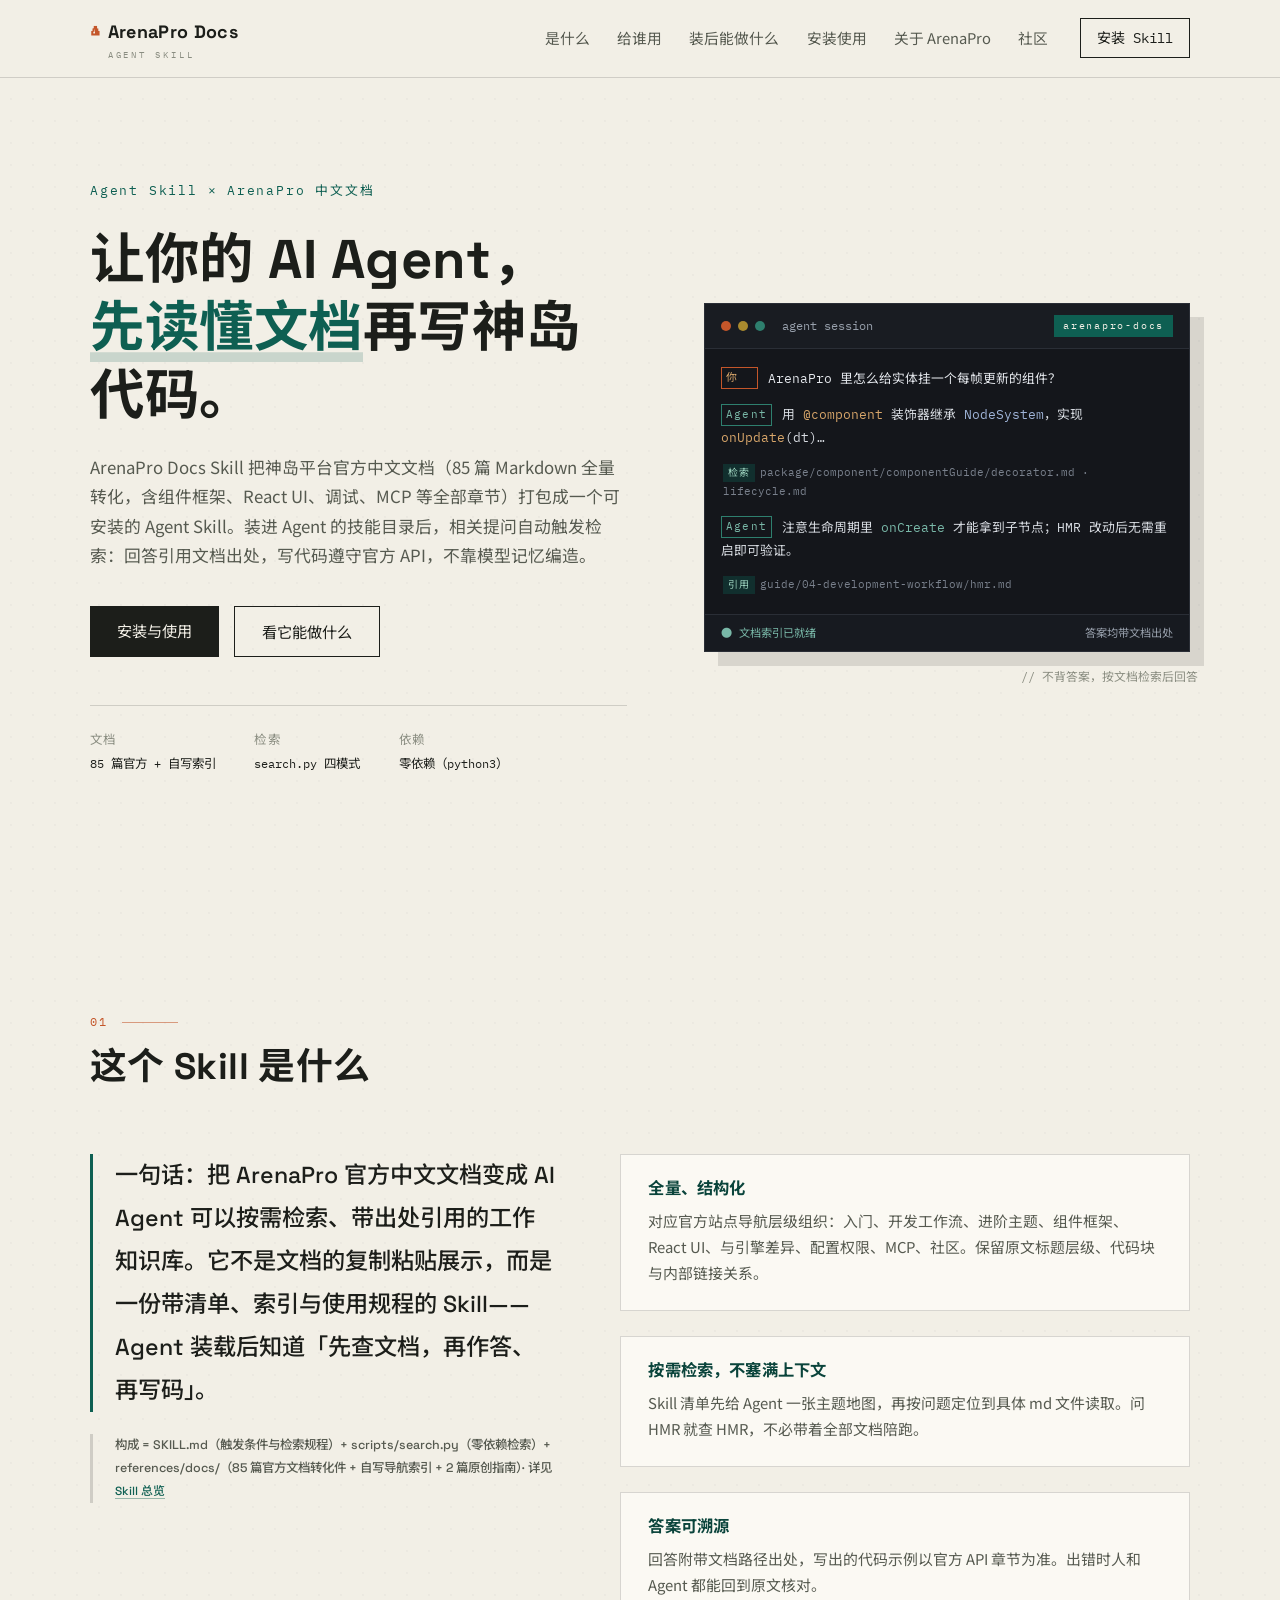
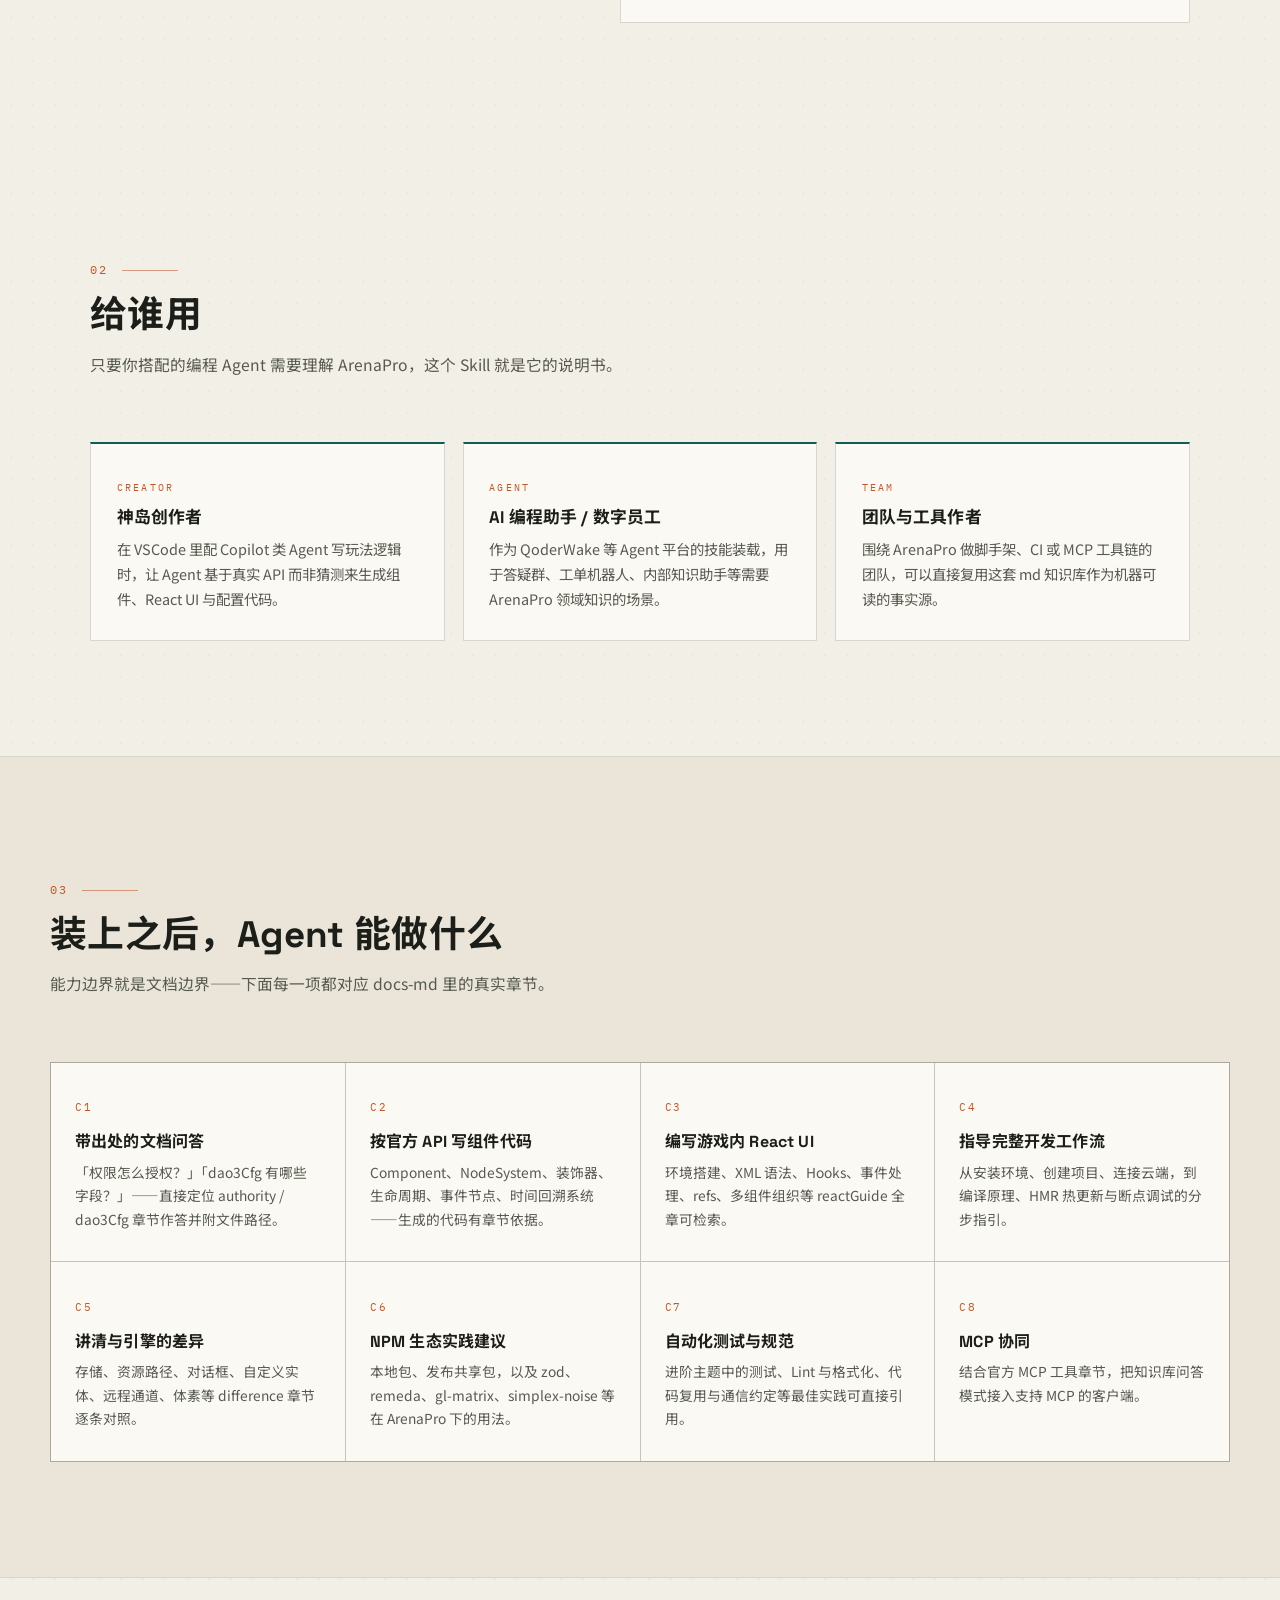
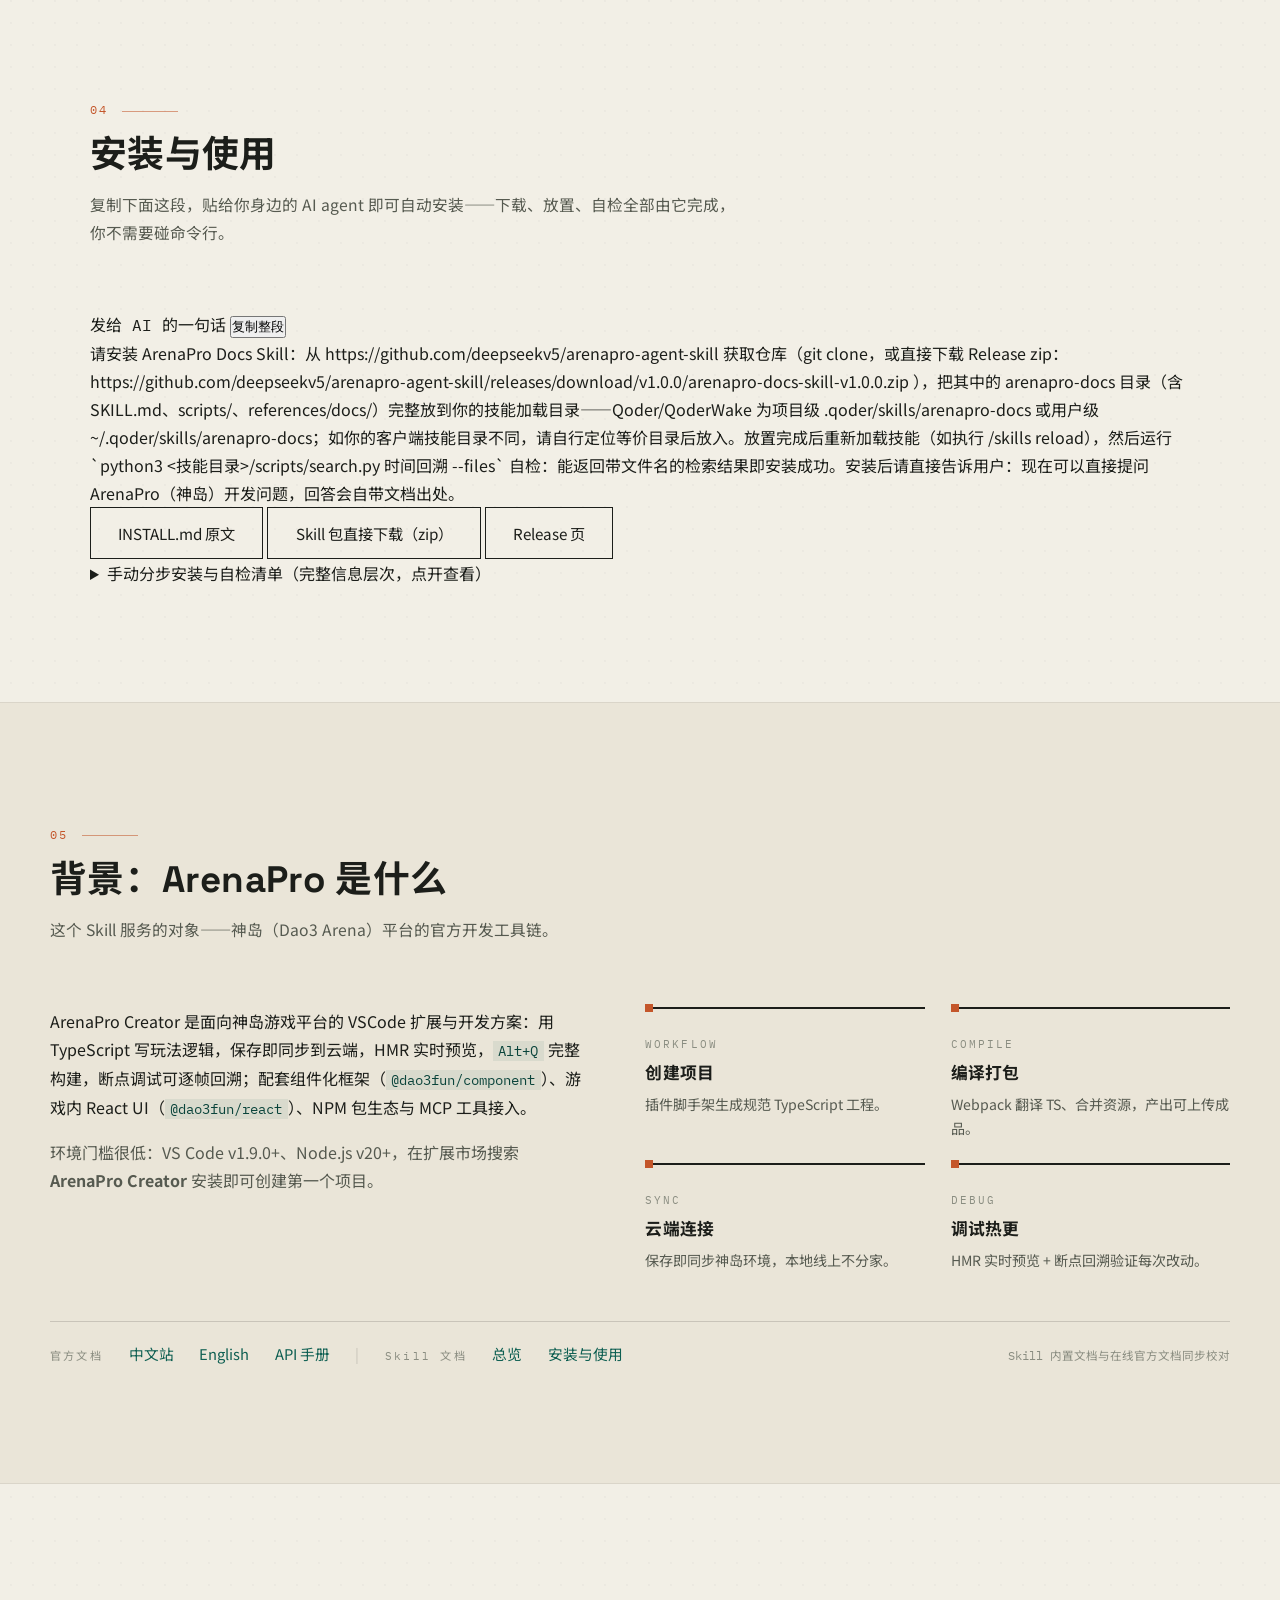
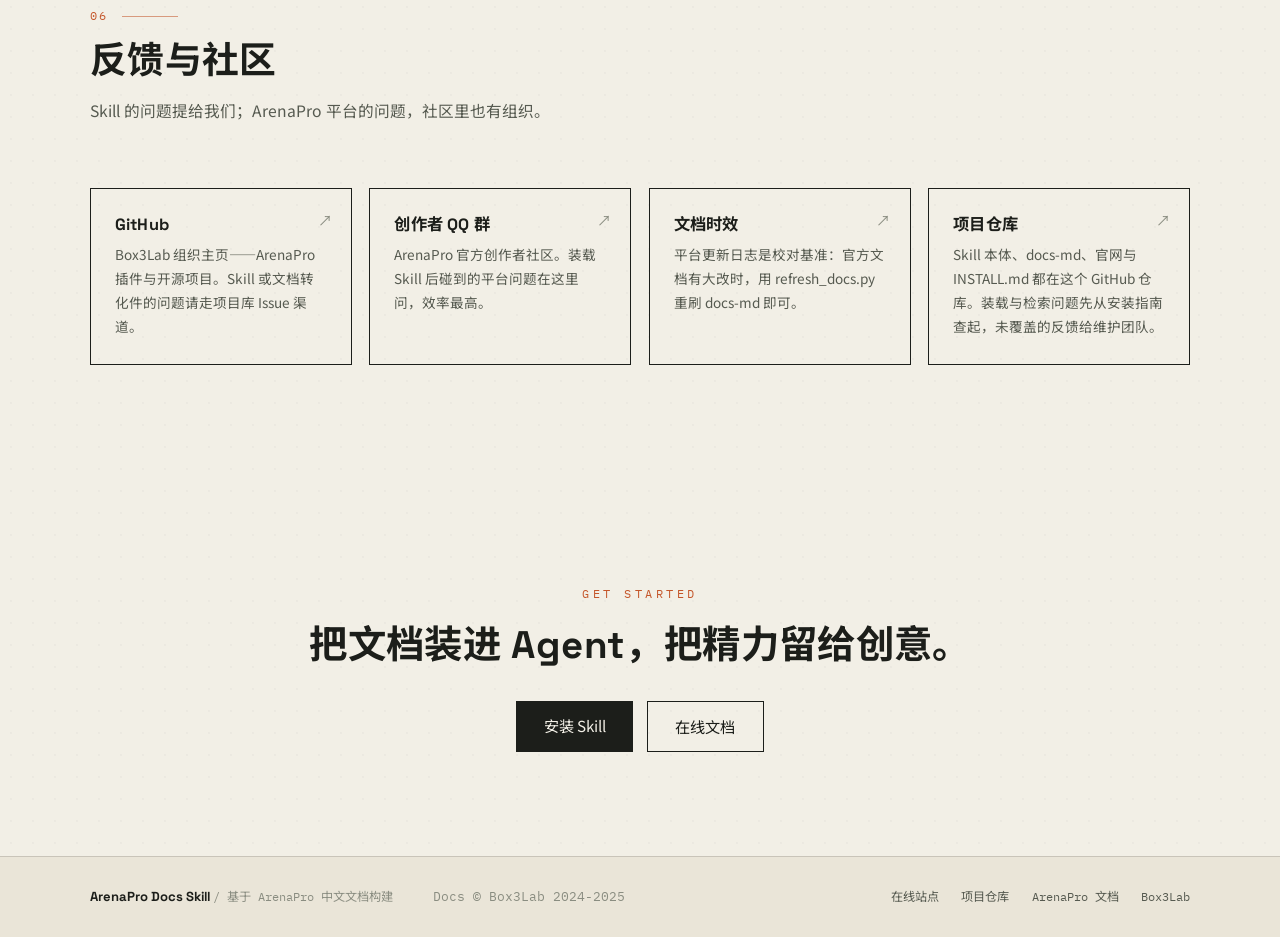
==== commit fb9c109a: "website: full-copy AI install block, blob links, collapsible details (1/4)" ====
--- a/website/index.html
+++ b/website/index.html
@@ -87,7 +87,7 @@
     <div class="pos-grid">
       <div class="pos-statement">
         <p>一句话：把 ArenaPro 官方中文文档变成 AI Agent 可以按需检索、带出处引用的工作知识库。它不是文档的复制粘贴展示，而是一份带清单、索引与使用规程的 Skill——Agent 装载后知道「先查文档，再作答、再写码」。</p>
-        <p class="pos-compo mono">构成 = SKILL.md（触发条件与检索规程）+ scripts/search.py（零依赖检索）+ references/docs/（85 篇官方文档转化件 + 自写导航索引 + 2 篇原创指南）· 详见 <a class="inline-link" href="../docs-md/own/overview.md">Skill 总览</a></p>
+        <p class="pos-compo mono">构成 = SKILL.md（触发条件与检索规程）+ scripts/search.py（零依赖检索）+ references/docs/（85 篇官方文档转化件 + 自写导航索引 + 2 篇原创指南）· 详见 <a class="inline-link" href="https://github.com/deepseekv5/arenapro-agent-skill/blob/main/docs-md/own/overview.md" target="_blank" rel="noopener">Skill 总览</a></p>
       </div>
       <div class="pos-items">
         <article class="pos-item reveal">
@@ -188,61 +188,43 @@
     <div class="section-head">
       <span class="sec-no mono">04</span>
       <h2>安装与使用</h2>
-      <p class="sec-desc">Skill 是自包含目录 <code>skill/arenapro-docs/</code>（SKILL.md + scripts/search.py + references/docs/），拷贝即装。完整说明见 <a class="inline-link" href="../docs-md/own/installation-and-usage.md">安装与使用指南</a>。</p>
-    </div>
-    <div class="start-grid">
-      <div class="start-steps">
-        <div class="start-step">
-          <span class="start-idx mono">1</span>
-          <div>
-            <h3>拷贝进技能目录</h3>
-            <p>项目级（仅当前项目）或用户级（该用户全部会话），任选其一：</p>
-            <pre class="term mono"><code># 项目级
-$ mkdir -p &lt;项目根&gt;/.qoder/skills
-$ cp -R arenapro-project/skill/arenapro-docs &lt;项目根&gt;/.qoder/skills/
-
-# 用户级
-$ cp -R arenapro-project/skill/arenapro-docs ~/.qoderwake/qodercli/skills/</code></pre>
-            <p class="step-note">QoderWake 数字员工可在平台 Skill 管理入口挂载同一目录。</p>
-          </div>
-        </div>
-        <div class="start-step">
-          <span class="start-idx mono">2</span>
-          <div>
-            <h3>重载并确认装载</h3>
-            <p>重启会话或执行 <code>/skills reload</code>，再用 <code>/skills list</code> 确认 <code>arenapro-docs</code> 已出现。</p>
-            <pre class="term mono"><code>$ python3 &lt;skill_dir&gt;/scripts/search.py --toc | head
-# 应列出全部文档的相对路径与标题</code></pre>
-          </div>
-        </div>
-        <div class="start-step">
-          <span class="start-idx mono">3</span>
-          <div>
-            <h3>提问验证</h3>
-            <p>ArenaPro 相关提问会自动触发，也可手动调用。先问一句要出处的，确认 Agent 在检索而非编造：</p>
-            <pre class="term mono"><code>/arenapro-docs 组件生命周期方法的执行顺序是什么？给出文档依据</code></pre>
-            <p class="step-note">检索四模式：<code>search.py 关键词…</code>（AND 检索）、<code>--files</code>（命中排名）、<code>--toc</code>（全站目录）、<code>--read … --lines</code>（分页读取）。</p>
-          </div>
-        </div>
-      </div>
-      <aside class="start-aside">
-        <h3 class="mono">装载自检清单</h3>
-        <table>
-          <thead><tr><th scope="col">检查项</th><th scope="col">预期</th></tr></thead>
-          <tbody>
-            <tr><td>/skills list 可见</td><td class="mono">arenapro-docs</td></tr>
-            <tr><td>--toc 输出</td><td class="mono">全量清单</td></tr>
-            <tr><td>回答附文档路径引用</td><td class="mono">必选</td></tr>
-            <tr><td>离线可用</td><td class="mono">是</td></tr>
-          </tbody>
-        </table>
-        <h3 class="mono aside-gap">保持文档最新</h3>
-        <p class="start-note">项目库 <code>docs-md/</code> 更新后无需重装。文档目录按优先级解析：<code>--docs-dir</code> 参数 &gt; 环境变量 <code>ARENAPRO_DOCS_DIR</code> &gt; Skill 内置 <code>references/docs/</code> &gt; 相邻 <code>../../docs-md/</code>。例如：</p>
-        <pre class="term mono"><code>$ export ARENAPRO_DOCS_DIR=\
-    /path/to/arenapro-project/docs-md</code></pre>
-        <a class="btn btn-solid btn-block" href="https://docs.dao3.fun/arenapro/zh/mcp/chat-only-knowledgebase.html" target="_blank" rel="noopener">了解知识库模式</a>
-      </aside>
-    </div>
+      <p class="sec-desc">复制下面这段，贴给你身边的 AI agent 即可自动安装——下载、放置、自检全部由它完成，你不需要碰命令行。</p>
+    </div>
+
+    <figure class="one-shot">
+      <figcaption class="one-shot-head">
+        <span class="one-shot-label mono">发给 AI 的一句话</span>
+        <button class="copy-btn" type="button" data-copy-target="one-shot-text">复制整段</button>
+      </figcaption>
+      <blockquote class="one-shot-text" id="one-shot-text">请安装 ArenaPro Docs Skill：从 https://github.com/deepseekv5/arenapro-agent-skill 获取仓库（git clone，或直接下载 Release zip：https://github.com/deepseekv5/arenapro-agent-skill/releases/download/v1.0.0/arenapro-docs-skill-v1.0.0.zip ），把其中的 arenapro-docs 目录（含 SKILL.md、scripts/、references/docs/）完整放到你的技能加载目录——Qoder/QoderWake 为项目级 .qoder/skills/arenapro-docs 或用户级 ~/.qoder/skills/arenapro-docs；如你的客户端技能目录不同，请自行定位等价目录后放入。放置完成后重新加载技能（如执行 /skills reload），然后运行 `python3 &lt;技能目录&gt;/scripts/search.py 时间回溯 --files` 自检：能返回带文件名的检索结果即安装成功。安装后请直接告诉用户：现在可以直接提问 ArenaPro（神岛）开发问题，回答会自带文档出处。</blockquote>
+    </figure>
+
+    <div class="install-more">
+      <a class="btn btn-line" href="https://github.com/deepseekv5/arenapro-agent-skill/blob/main/INSTALL.md" target="_blank" rel="noopener">INSTALL.md 原文</a>
+      <a class="btn btn-line" href="https://github.com/deepseekv5/arenapro-agent-skill/releases/download/v1.0.0/arenapro-docs-skill-v1.0.0.zip">Skill 包直接下载（zip）</a>
+      <a class="btn btn-line" href="https://github.com/deepseekv5/arenapro-agent-skill/releases" target="_blank" rel="noopener">Release 页</a>
+    </div>
+
+    <details class="install-details">
+      <summary>手动分步安装与自检清单（完整信息层次，点开查看）</summary>
+      <div class="install-details-body">
+        <h3>路径 A · git clone</h3>
+        <pre class="code-line mono"><code>git clone https://github.com/deepseekv5/arenapro-agent-skill.git
+cp -r arenapro-agent-skill/skill/arenapro-docs ~/.qoder/skills/   # 或项目级 .qoder/skills/</code></pre>
+        <h3>路径 B · 免 git 下载 zip</h3>
+        <p>下载上方 Release zip，解压得到 <code>arenapro-docs/</code>，整个目录放进技能目录即可。</p>
+        <h3>安装自检</h3>
+        <ol>
+          <li>技能目录内存在 <code>SKILL.md</code>、<code>scripts/search.py</code>、<code>references/docs/</code>（89 篇 md）。</li>
+          <li><code>python3 scripts/search.py --toc</code> 能列出文档目录。</li>
+          <li>关键词检索（如 <code>HMR</code>、<code>npm 包</code>）返回命中文件与排名。</li>
+          <li>直接向 Agent 提问 ArenaPro 开发问题，回答自带文档出处。</li>
+        </ol>
+        <h3>保持文档最新</h3>
+        <p>文档目录按优先级解析：<code>--docs-dir</code> 参数 &gt; 环境变量 <code>ARENAPRO_DOCS_DIR</code> &gt; Skill 内置 <code>references/docs/</code> &gt; 项目库 <code>docs-md/</code>。官方文档站更新后运行 <code>scripts/refresh_docs.py</code> 刷新，无需重装 Skill。</p>
+        <p class="details-note mono">以上口径以仓库 <a class="inline-link" href="https://github.com/deepseekv5/arenapro-agent-skill/blob/main/INSTALL.md" target="_blank" rel="noopener">INSTALL.md</a> 为单一事实源。</p>
+      </div>
+    </details>
   </section>
 
   <!-- ============ 05 背景：ArenaPro ============ -->
@@ -271,8 +253,8 @@
       <a href="https://docs.box3lab.com/apapi/" target="_blank" rel="noopener">API 手册</a>
       <span class="docs-strip-sep" aria-hidden="true">|</span>
       <span class="docs-strip-label mono">Skill 文档</span>
-      <a href="../docs-md/own/overview.md">总览</a>
-      <a href="../docs-md/own/installation-and-usage.md">安装与使用</a>
+      <a href="https://github.com/deepseekv5/arenapro-agent-skill/blob/main/docs-md/own/overview.md" target="_blank" rel="noopener">总览</a>
+      <a href="https://github.com/deepseekv5/arenapro-agent-skill/blob/main/docs-md/own/installation-and-usage.md" target="_blank" rel="noopener">安装与使用</a>
       <span class="docs-strip-hint mono">Skill 内置文档与在线官方文档同步校对</span>
     </div>
   </section>
@@ -300,9 +282,9 @@
         <p>平台更新日志是校对基准：官方文档有大改时，用 refresh_docs.py 重刷 docs-md 即可。</p>
         <span class="comm-arrow" aria-hidden="true">↗</span>
       </a>
-      <a class="comm-card reveal" href="../README.md">
-        <h3>项目库</h3>
-        <p>Skill 本体、docs-md 与 QA 记录都在 arenapro-project/。装载与检索问题从安装指南查起，未覆盖的反馈给维护团队。</p>
+      <a class="comm-card reveal" href="https://github.com/deepseekv5/arenapro-agent-skill" target="_blank" rel="noopener">
+        <h3>项目仓库</h3>
+        <p>Skill 本体、docs-md、官网与 INSTALL.md 都在这个 GitHub 仓库。装载与检索问题先从安装指南查起，未覆盖的反馈给维护团队。</p>
         <span class="comm-arrow" aria-hidden="true">↗</span>
       </a>
     </div>
@@ -325,9 +307,10 @@
     <p class="foot-brand">ArenaPro Docs Skill <span class="mono">/ 基于 ArenaPro 中文文档构建</span></p>
     <p class="foot-copy mono">Docs © Box3Lab 2024-2025</p>
     <nav class="foot-links" aria-label="页脚导航">
-      <a href="https://docs.dao3.fun/arenapro/zh/" target="_blank" rel="noopener">中文文档</a>
-      <a href="https://docs.dao3.fun/arenapro/en/" target="_blank" rel="noopener">English</a>
-      <a href="https://github.com/box3lab" target="_blank" rel="noopener">GitHub</a>
+      <a href="https://deepseekv5.github.io/arenapro-agent-skill/" target="_blank" rel="noopener">在线站点</a>
+      <a href="https://github.com/deepseekv5/arenapro-agent-skill" target="_blank" rel="noopener">项目仓库</a>
+      <a href="https://docs.dao3.fun/arenapro/zh/" target="_blank" rel="noopener">ArenaPro 文档</a>
+      <a href="https://github.com/box3lab" target="_blank" rel="noopener">Box3Lab</a>
     </nav>
   </div>
 </footer>
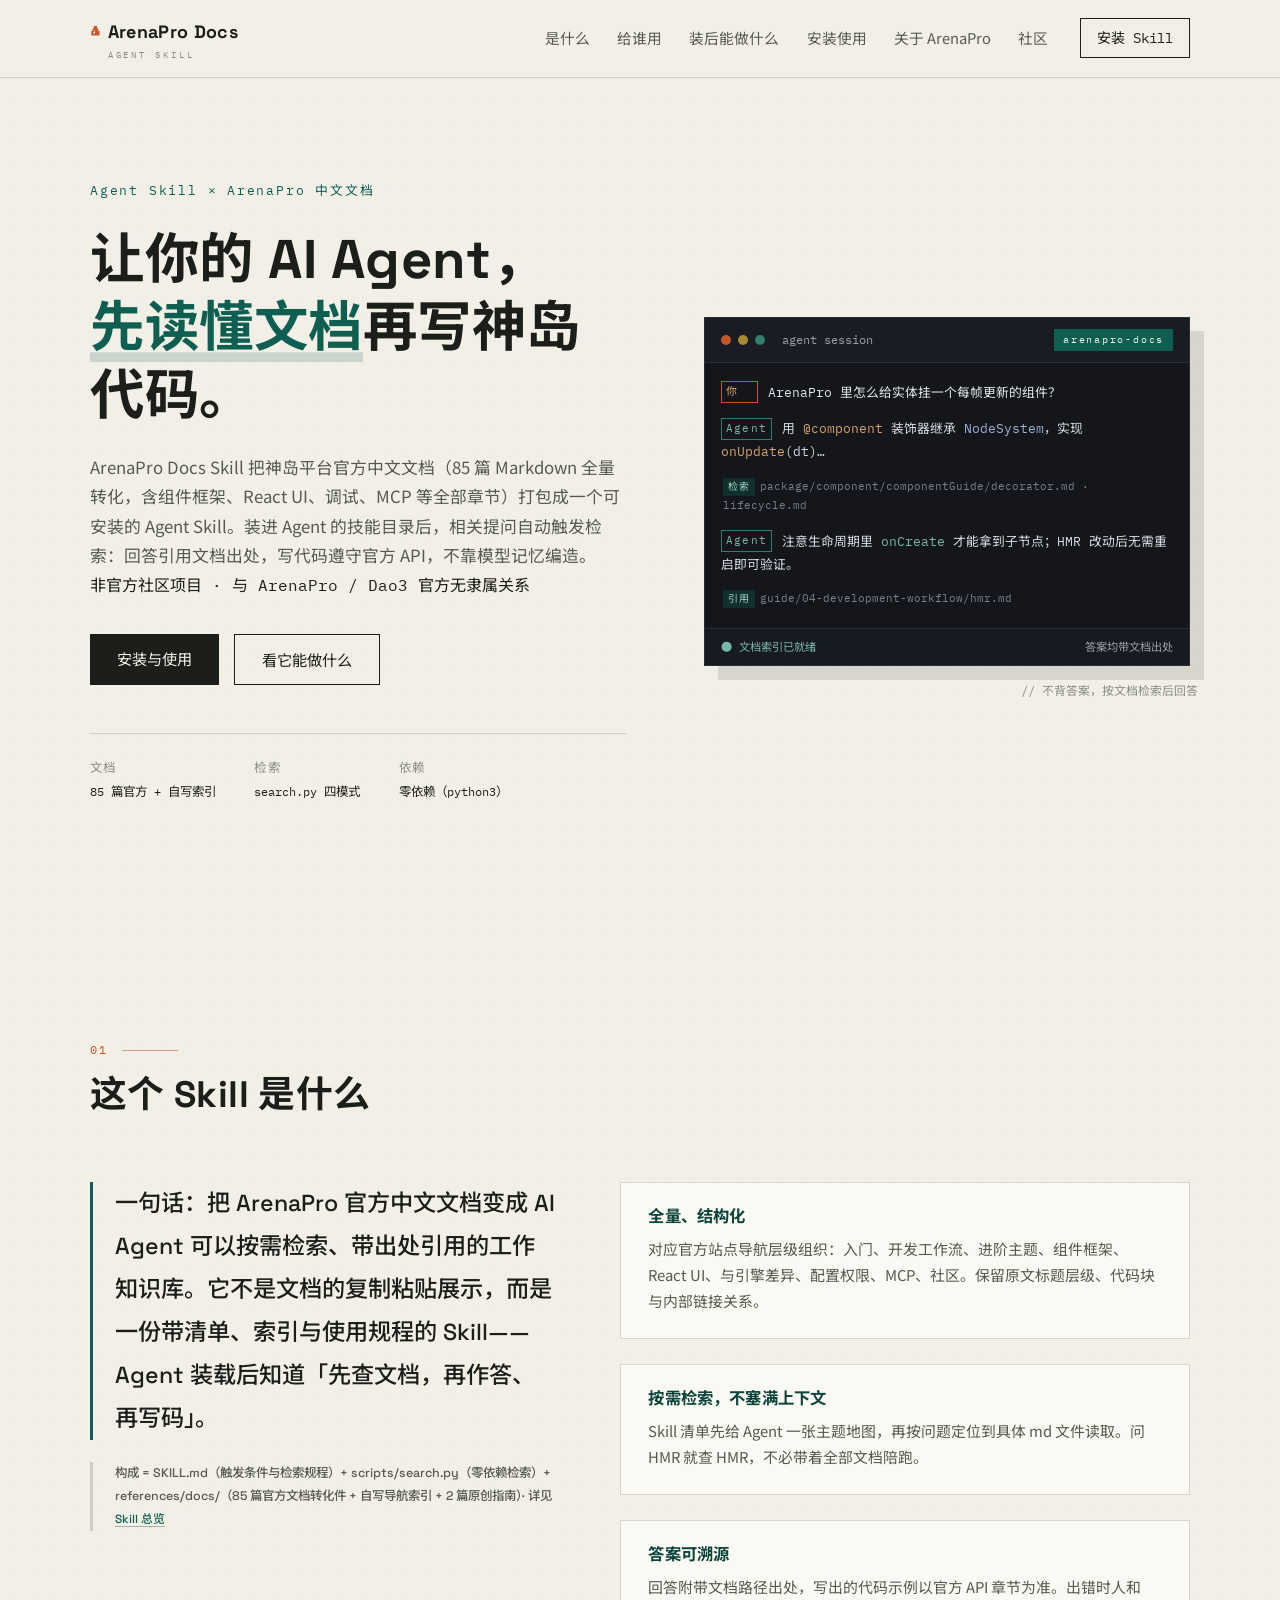
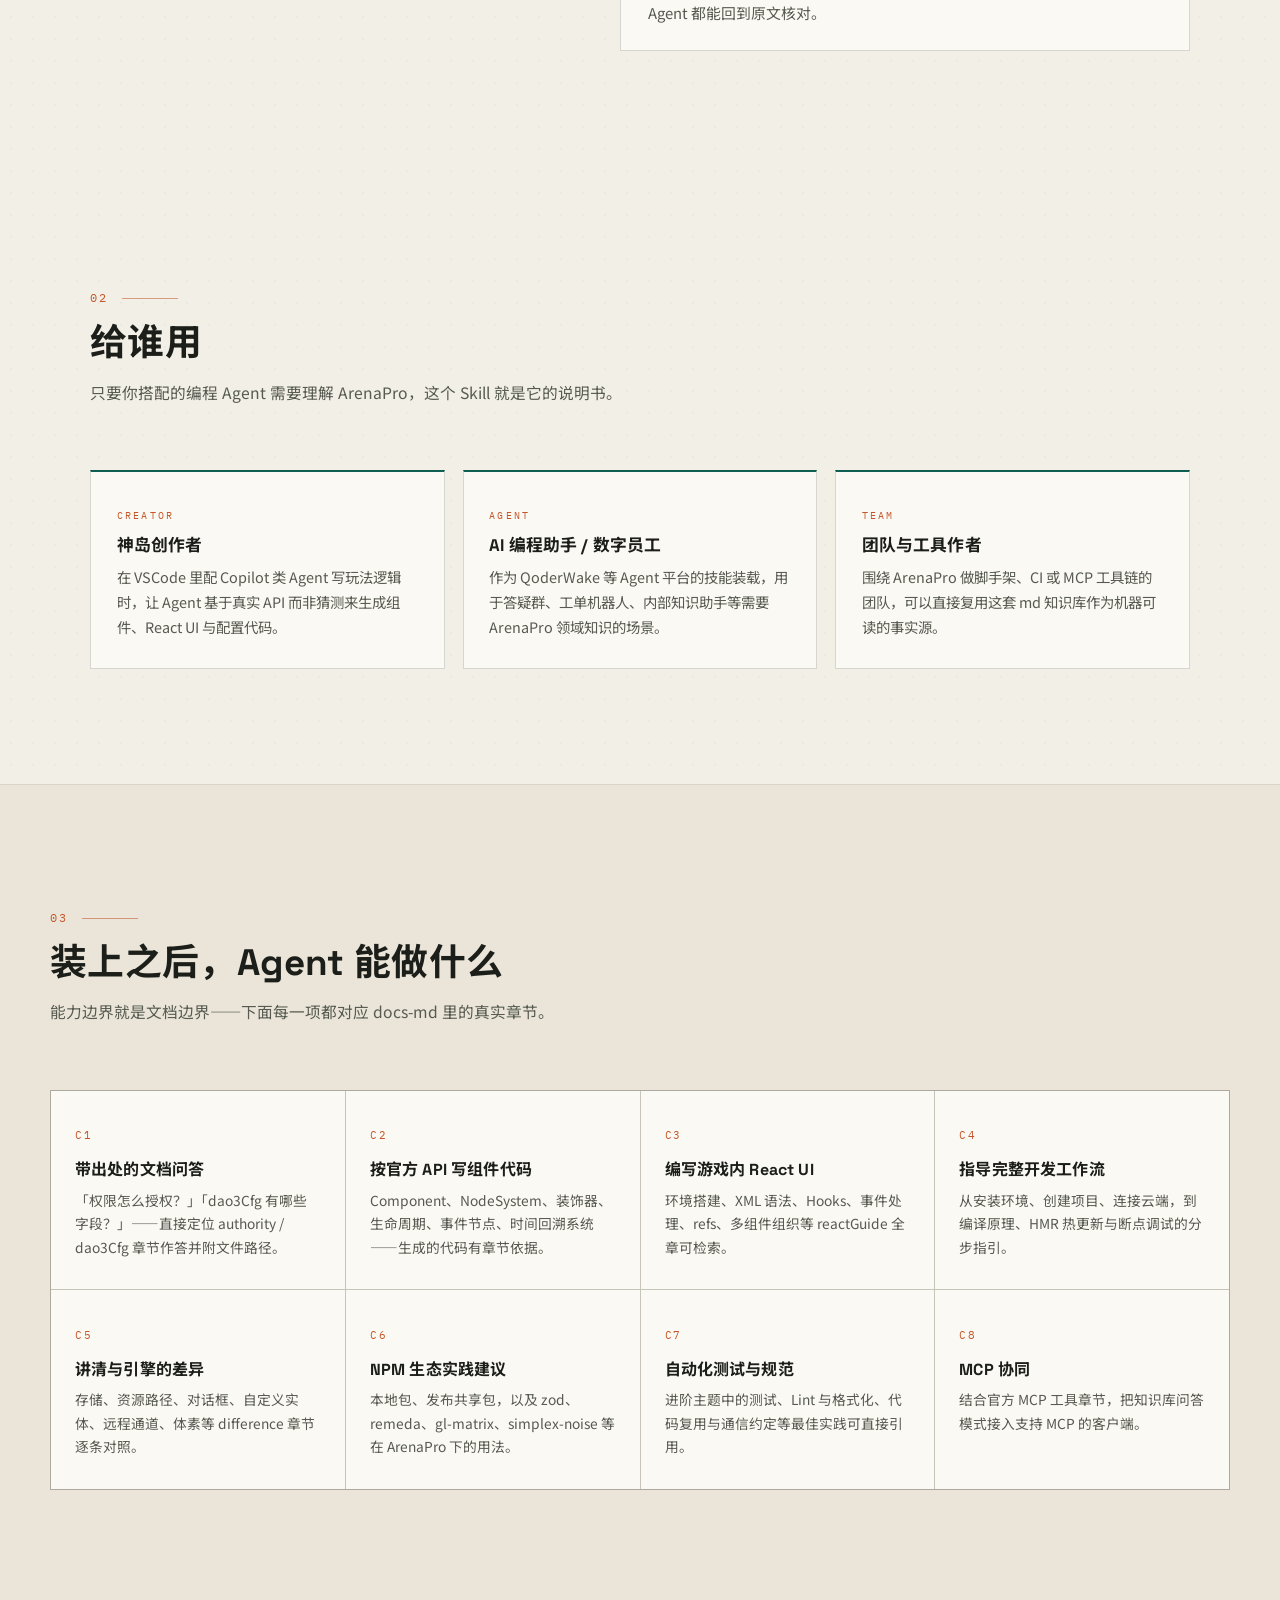
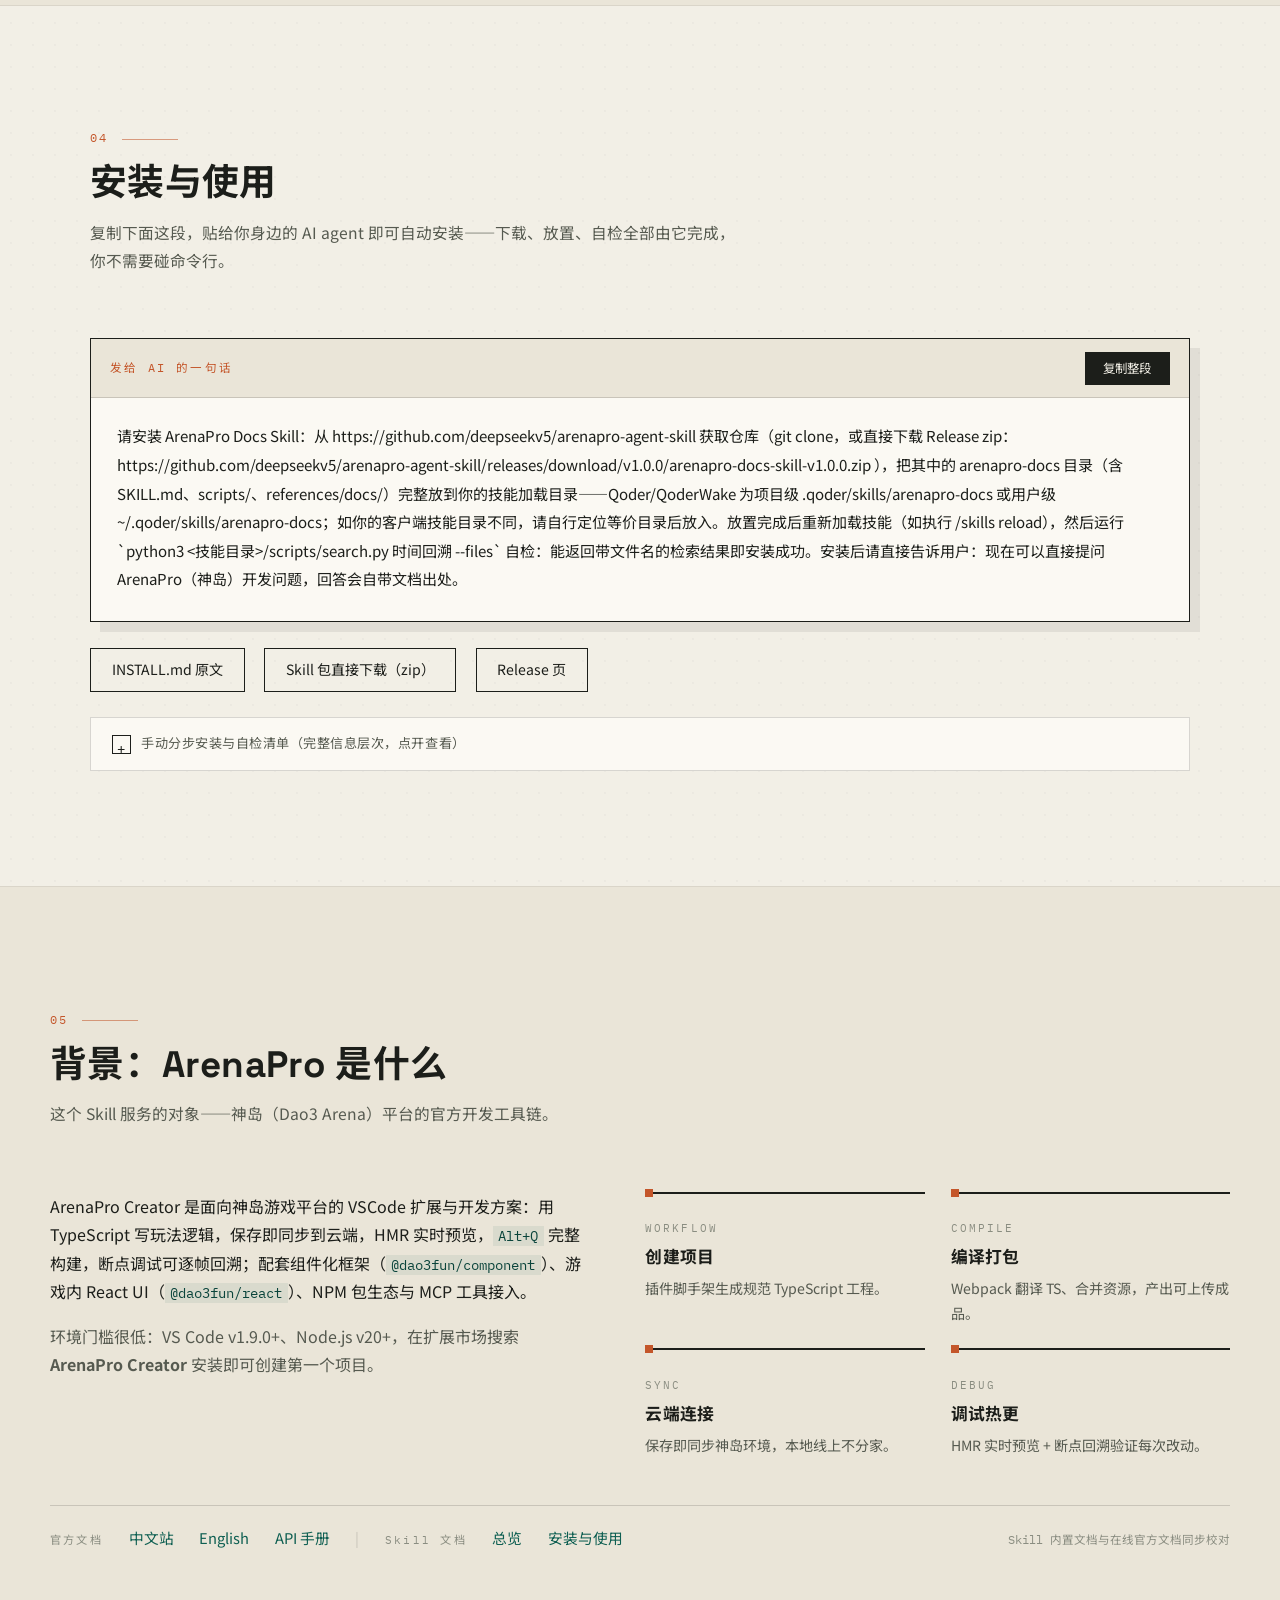
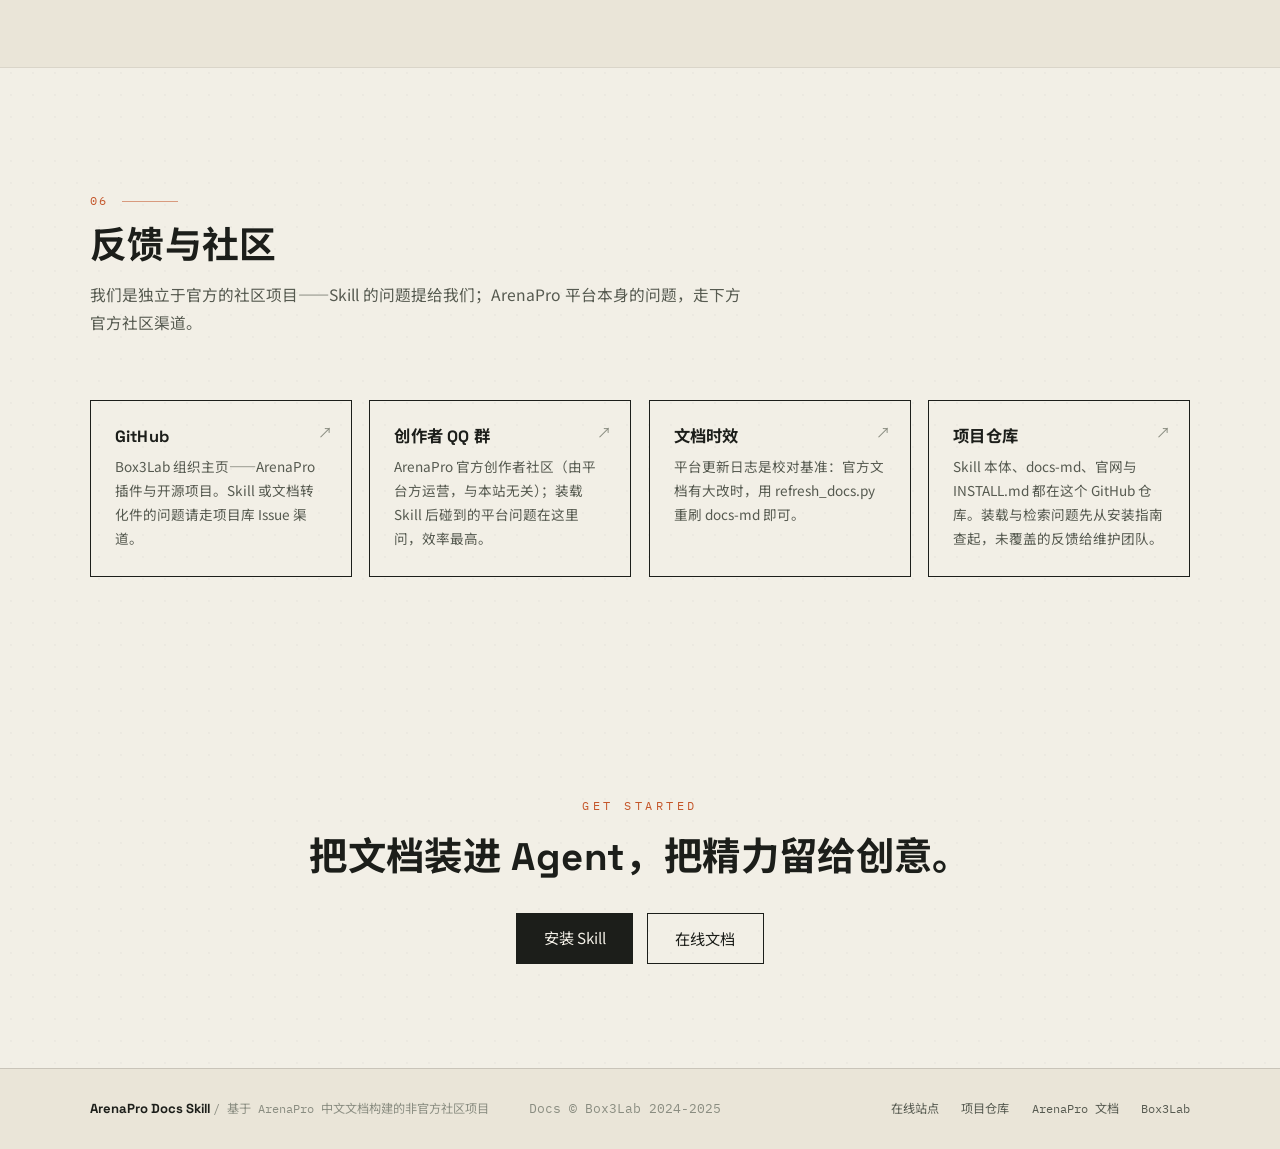
==== commit 7aeddc16: "website: declare non-official status (hero, community, footer)" ====
--- a/website/index.html
+++ b/website/index.html
@@ -43,6 +43,7 @@
         <p class="kicker mono">Agent Skill × ArenaPro 中文文档</p>
         <h1>让你的 AI Agent，<br><span class="hl">先读懂文档</span>再写神岛代码。</h1>
         <p class="lead">ArenaPro Docs Skill 把神岛平台官方中文文档（85 篇 Markdown 全量转化，含组件框架、React UI、调试、MCP 等全部章节）打包成一个可安装的 Agent Skill。装进 Agent 的技能目录后，相关提问自动触发检索：回答引用文档出处，写代码遵守官方 API，不靠模型记忆编造。</p>
+        <p class="unofficial mono">非官方社区项目 · 与 ArenaPro / Dao3 官方无隶属关系</p>
         <div class="hero-actions">
           <a class="btn btn-solid" href="#install">安装与使用</a>
           <a class="btn btn-line" href="#capabilities">看它能做什么</a>
@@ -264,7 +265,7 @@
     <div class="section-head">
       <span class="sec-no mono">06</span>
       <h2>反馈与社区</h2>
-      <p class="sec-desc">Skill 的问题提给我们；ArenaPro 平台的问题，社区里也有组织。</p>
+      <p class="sec-desc">我们是独立于官方的社区项目——Skill 的问题提给我们；ArenaPro 平台本身的问题，走下方官方社区渠道。</p>
     </div>
     <div class="comm-grid">
       <a class="comm-card reveal" href="https://github.com/box3lab" target="_blank" rel="noopener">
@@ -274,7 +275,7 @@
       </a>
       <a class="comm-card reveal" href="https://qm.qq.com/cgi-bin/qm/qr?authKey=LteV6YzMX0xKmrQSp8%2BaNi6YUdonwyVMc44npCKlNymwnoWVZBmG5Y4S4N9RwxEP&amp;k=JeZQYLLnherYW6pGlbODkErutSmbkzr-&amp;noverify=0" target="_blank" rel="noopener">
         <h3>创作者 QQ 群</h3>
-        <p>ArenaPro 官方创作者社区。装载 Skill 后碰到的平台问题在这里问，效率最高。</p>
+        <p>ArenaPro 官方创作者社区（由平台方运营，与本站无关）；装载 Skill 后碰到的平台问题在这里问，效率最高。</p>
         <span class="comm-arrow" aria-hidden="true">↗</span>
       </a>
       <a class="comm-card reveal" href="https://docs.dao3.fun/arenapro/zh/community/release-notes.html" target="_blank" rel="noopener">
@@ -304,7 +305,7 @@
 
 <footer class="site-footer">
   <div class="foot-inner">
-    <p class="foot-brand">ArenaPro Docs Skill <span class="mono">/ 基于 ArenaPro 中文文档构建</span></p>
+    <p class="foot-brand">ArenaPro Docs Skill <span class="mono">/ 基于 ArenaPro 中文文档构建的非官方社区项目</span></p>
     <p class="foot-copy mono">Docs © Box3Lab 2024-2025</p>
     <nav class="foot-links" aria-label="页脚导航">
       <a href="https://deepseekv5.github.io/arenapro-agent-skill/" target="_blank" rel="noopener">在线站点</a>
--- a/website/styles.css
+++ b/website/styles.css
@@ -209,8 +209,6 @@
 }
 .btn-line:hover { background: var(--ink); color: var(--paper); transform: translateY(-2px); }
 
-.btn-block { display: block; text-align: center; margin-top: 1.2rem; }
-
 .hero-facts {
   display: flex;
   gap: 2.4rem;
@@ -531,89 +529,6 @@
 
 .flow-link:hover { border-bottom-color: var(--accent); }
 
-/* ---------------- 04 快速上手 ---------------- */
-
-.start-grid {
-  display: grid;
-  grid-template-columns: minmax(0, 1.25fr) minmax(0, 0.75fr);
-  gap: clamp(2rem, 5vw, 4rem);
-  align-items: start;
-}
-
-.start-steps { display: grid; gap: 1.8rem; }
-
-.start-step {
-  display: grid;
-  grid-template-columns: 3.2rem minmax(0, 1fr);
-  gap: 1rem;
-  align-items: start;
-}
-
-.start-idx {
-  width: 3.2rem;
-  height: 3.2rem;
-  border: 1px solid var(--ink);
-  background: var(--card);
-  display: grid;
-  place-items: center;
-  font-size: 1.15rem;
-  font-weight: 500;
-}
-
-.start-step h3 { font-size: 1.05rem; margin-bottom: 0.4rem; }
-.start-step p { font-size: 0.92rem; color: var(--ink-soft); }
-
-/* QA P2(390px)：阻断 pre.term 最小内容尺寸向网格轨道传导 */
-.start-steps { min-width: 0; }
-.start-step > div { min-width: 0; }
-.term { min-width: 0; }
-
-.term {
-  margin-top: 0.8rem;
-  background: var(--code-bg);
-  color: #9CD2BE;
-  font-size: 0.8rem;
-  padding: 0.8rem 1rem;
-  overflow-x: auto;
-  border-left: 3px solid var(--accent);
-}
-
-.start-aside {
-  background: var(--card);
-  border: 1px solid var(--line);
-  padding: 1.8rem;
-}
-
-.start-aside h3 {
-  font-size: 0.8rem;
-  letter-spacing: 0.16em;
-  color: var(--ink-faint);
-  margin-bottom: 1.2rem;
-}
-
-.start-aside table { width: 100%; border-collapse: collapse; font-size: 0.88rem; }
-
-.start-aside th {
-  text-align: left;
-  font-family: var(--font-mono);
-  font-size: 0.72rem;
-  letter-spacing: 0.1em;
-  color: var(--ink-faint);
-  border-bottom: 1px solid var(--ink);
-  padding: 0.35rem 0.5rem 0.45rem 0;
-}
-
-.start-aside td {
-  padding: 0.55rem 0.5rem 0.55rem 0;
-  border-bottom: 1px solid var(--line-soft);
-}
-
-.start-note {
-  margin-top: 1.2rem;
-  font-size: 0.86rem;
-  color: var(--ink-soft);
-}
-
 /* ---------------- 05 文档地图 ---------------- */
 
 .docs-grid {
@@ -689,7 +604,7 @@
 
 /* ---------------- 03/04 通用正文 code ---------------- */
 
-.pos-item code, .who-card code, .cap code, .bg-copy code, .start-step code, .doc-card code, .step-note code {
+.pos-item code, .who-card code, .cap code, .bg-copy code, .doc-card code {
   font-family: var(--font-mono);
   font-size: 0.85em;
   background: rgba(14, 95, 82, 0.08);
@@ -697,20 +612,6 @@
   color: var(--accent-ink);
 }
 
-/* 终端块内 code 不受上方正文 code 规则影响（QA P1：深底深字对比度） */
-.term code {
-  color: inherit;
-  background: transparent;
-  padding: 0;
-  font-size: inherit;
-}
-
-.step-note {
-  margin-top: 0.6rem;
-  font-size: 0.84rem;
-  color: var(--ink-faint);
-}
-
 .inline-link {
   color: var(--accent);
   text-decoration: none;
@@ -719,7 +620,152 @@
 
 .inline-link:hover { border-bottom-color: var(--accent); }
 
-.aside-gap { margin-top: 1.6rem; }
+/* ---------------- 04 一键安装（INSTALL.md 收敛口径） ---------------- */
+
+.one-shot {
+  border: 1px solid var(--ink);
+  background: var(--card);
+  box-shadow: 10px 10px 0 rgba(28, 30, 26, 0.08);
+}
+
+.one-shot-head {
+  display: flex;
+  align-items: center;
+  justify-content: space-between;
+  gap: 1rem;
+  padding: 0.8rem 1.2rem;
+  border-bottom: 1px solid var(--line);
+  background: var(--paper-2);
+}
+
+.one-shot-label {
+  font-size: 0.72rem;
+  letter-spacing: 0.2em;
+  color: var(--clay);
+}
+
+.copy-btn {
+  font-family: var(--font-mono);
+  font-size: 0.78rem;
+  padding: 0.4rem 1.1rem;
+  border: 1px solid var(--ink);
+  background: var(--ink);
+  color: var(--paper);
+  cursor: pointer;
+  transition: background 0.18s ease, color 0.18s ease;
+}
+
+.copy-btn:hover { background: var(--accent-ink); }
+.copy-btn.is-done { background: var(--accent); border-color: var(--accent); }
+
+.one-shot-text {
+  margin: 0;
+  padding: 1.5rem 1.6rem 1.7rem;
+  font-size: 0.94rem;
+  line-height: 1.9;
+  color: var(--ink);
+  overflow-wrap: anywhere;
+}
+
+.one-shot-text code {
+  font-family: var(--font-mono);
+  font-size: 0.85em;
+  background: rgba(14, 95, 82, 0.08);
+  padding: 0.08em 0.4em;
+  color: var(--accent-ink);
+}
+
+.install-more {
+  margin-top: 1.6rem;
+  display: flex;
+  flex-wrap: wrap;
+  align-items: baseline;
+  gap: 0.9rem 1.2rem;
+}
+
+.install-more .btn { padding: 0.55rem 1.3rem; font-size: 0.88rem; }
+
+.install-more-hint {
+  font-size: 0.74rem;
+  color: var(--ink-faint);
+}
+
+.install-details {
+  margin-top: 1.6rem;
+  border: 1px solid var(--line);
+  background: var(--card);
+}
+
+.install-details summary {
+  cursor: pointer;
+  padding: 0.9rem 1.3rem;
+  font-family: var(--font-mono);
+  font-size: 0.82rem;
+  letter-spacing: 0.04em;
+  color: var(--ink-soft);
+  list-style: none;
+  display: flex;
+  align-items: center;
+  gap: 0.6rem;
+}
+
+.install-details summary::-webkit-details-marker { display: none; }
+
+.install-details summary::before {
+  content: "+";
+  display: inline-grid;
+  place-items: center;
+  width: 1.1rem;
+  height: 1.1rem;
+  border: 1px solid var(--ink);
+  color: var(--ink);
+  font-size: 0.9rem;
+}
+
+.install-details[open] summary { border-bottom: 1px solid var(--line); }
+.install-details[open] summary::before { content: "−"; }
+
+.install-details-body {
+  padding: 1.2rem 1.4rem 1.5rem;
+  font-size: 0.9rem;
+  color: var(--ink-soft);
+  overflow-wrap: anywhere;
+}
+
+.install-details-body h3 {
+  font-size: 0.92rem;
+  color: var(--ink);
+  margin: 1.1rem 0 0.4rem;
+}
+
+.install-details-body h3:first-child { margin-top: 0; }
+
+.install-details-body ol { padding-left: 1.4rem; display: grid; gap: 0.3rem; }
+
+.install-details-body code, .details-note code {
+  font-family: var(--font-mono);
+  font-size: 0.85em;
+  background: rgba(14, 95, 82, 0.08);
+  padding: 0.08em 0.4em;
+  color: var(--accent-ink);
+}
+
+.code-line {
+  background: var(--code-bg);
+  color: #9CD2BE;
+  font-size: 0.78rem;
+  padding: 0.8rem 1rem;
+  overflow-x: auto;
+  border-left: 3px solid var(--accent);
+  margin: 0.4rem 0 0.2rem;
+  max-width: 100%;
+}
+
+.details-note {
+  margin-top: 1rem;
+  font-size: 0.76rem;
+  color: var(--ink-faint);
+}
 
 /* ---------------- 05 背景 ArenaPro ---------------- */
 
@@ -901,7 +947,7 @@
 }
 
 @media (max-width: 860px) {
-  .hero-grid, .pos-grid, .start-grid, .bg-grid { grid-template-columns: minmax(0, 1fr); }
+  .hero-grid, .pos-grid, .bg-grid { grid-template-columns: minmax(0, 1fr); }
   .hero-visual { margin-top: 1rem; }
   .visual-note { position: static; display: block; text-align: right; margin-top: 0.7rem; }
   .docs-strip-hint { margin-left: 0; width: 100%; }
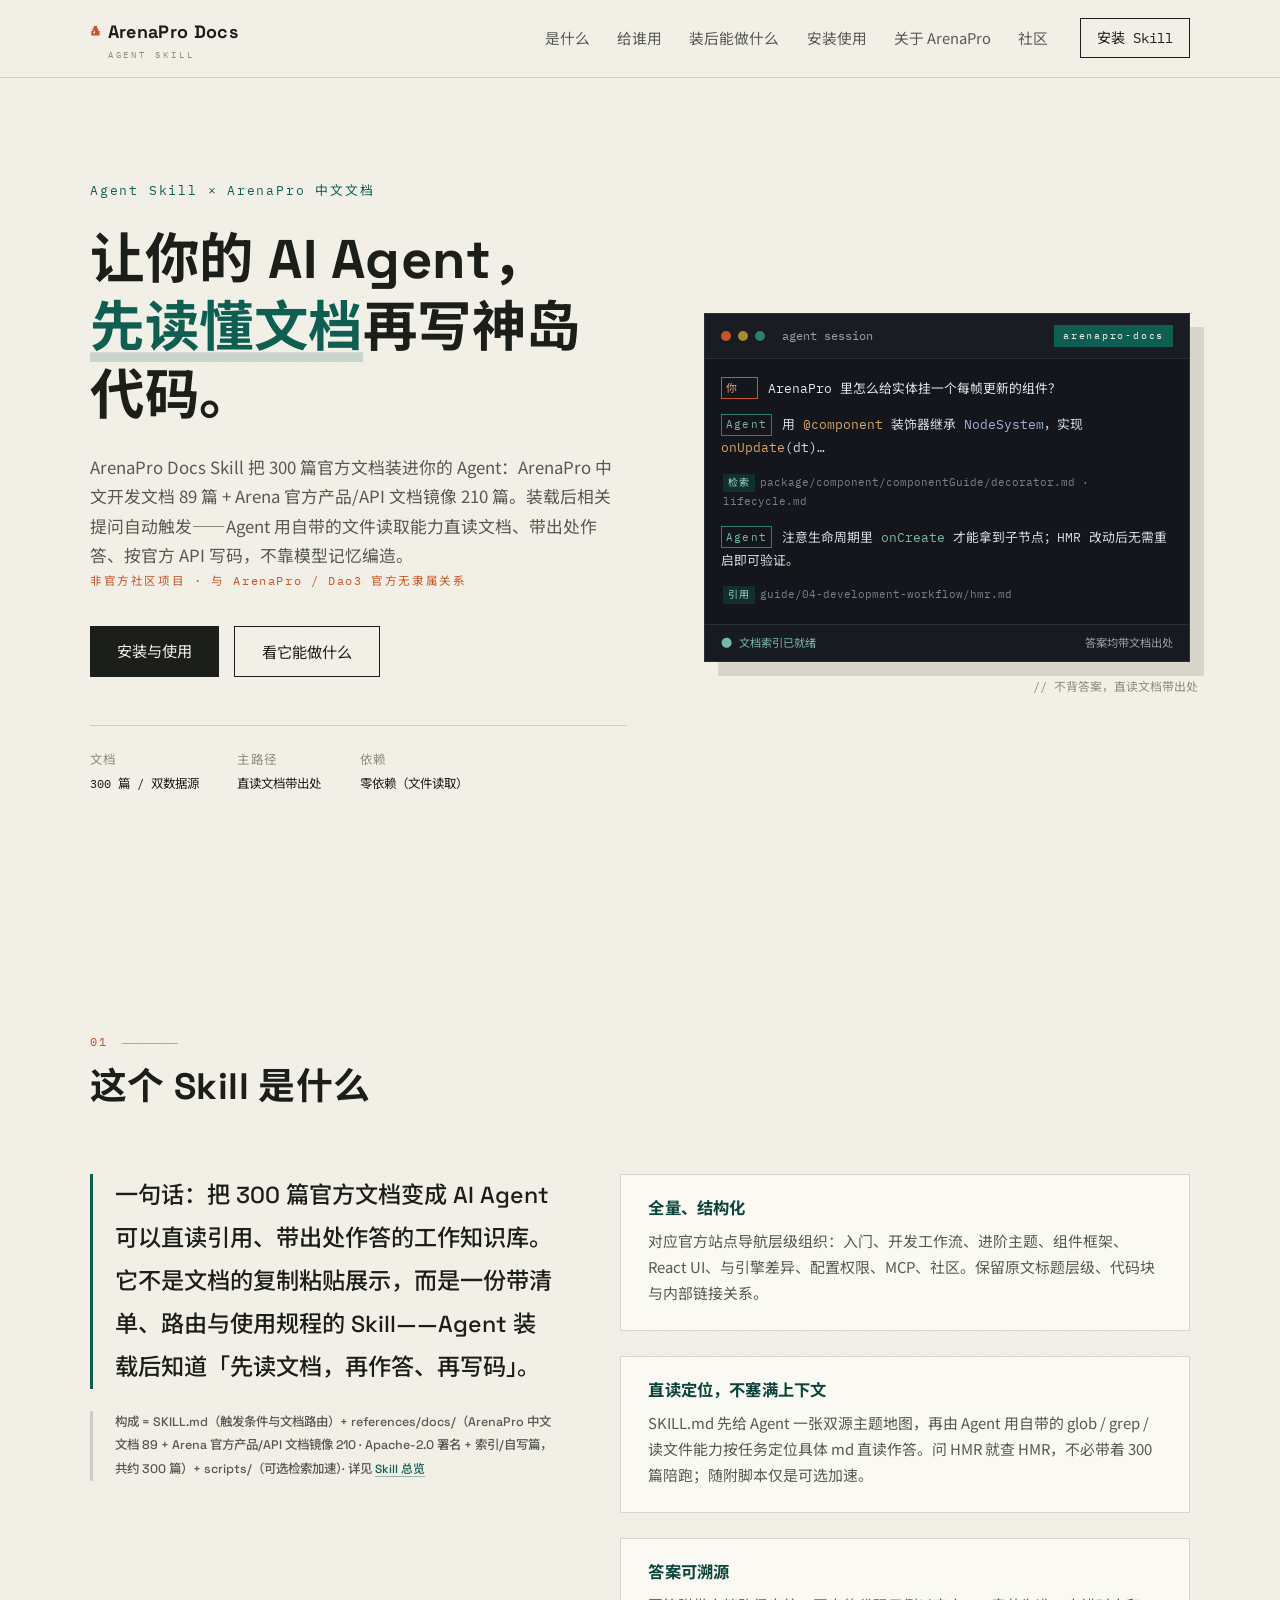
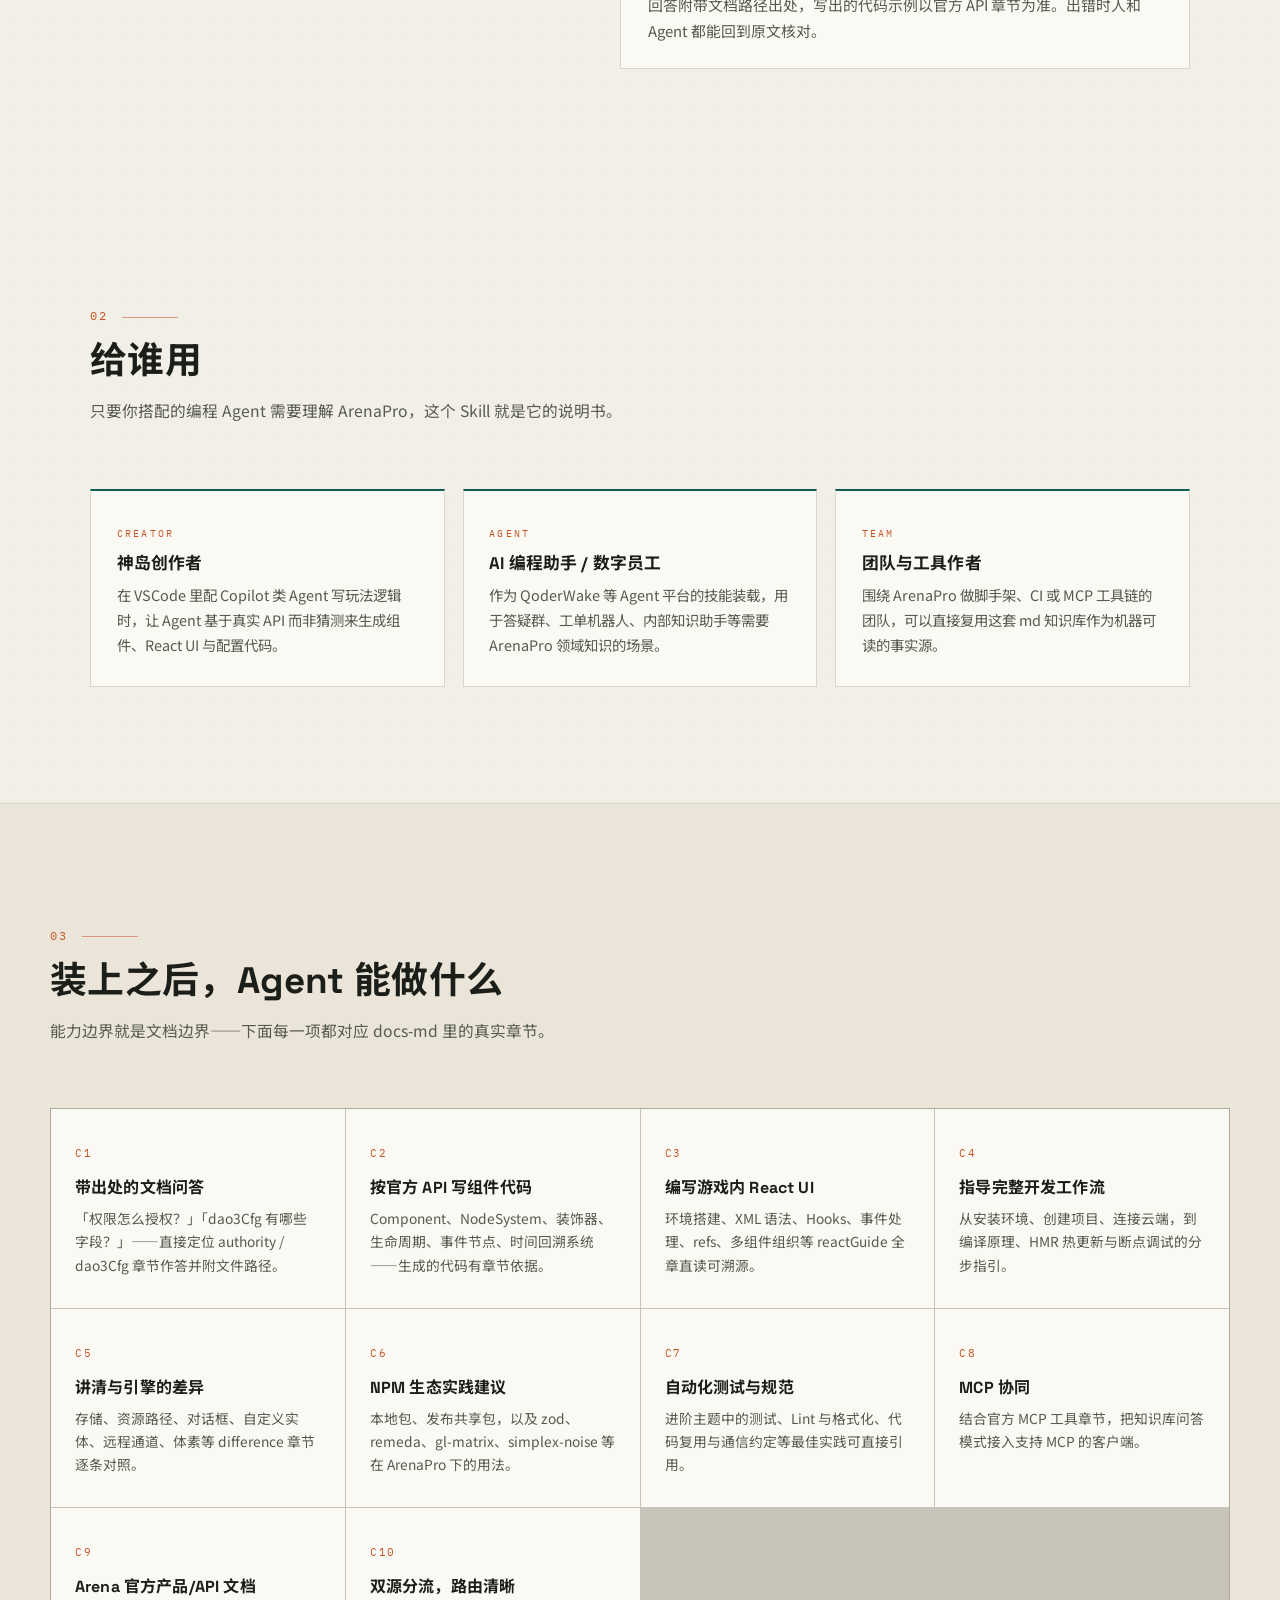
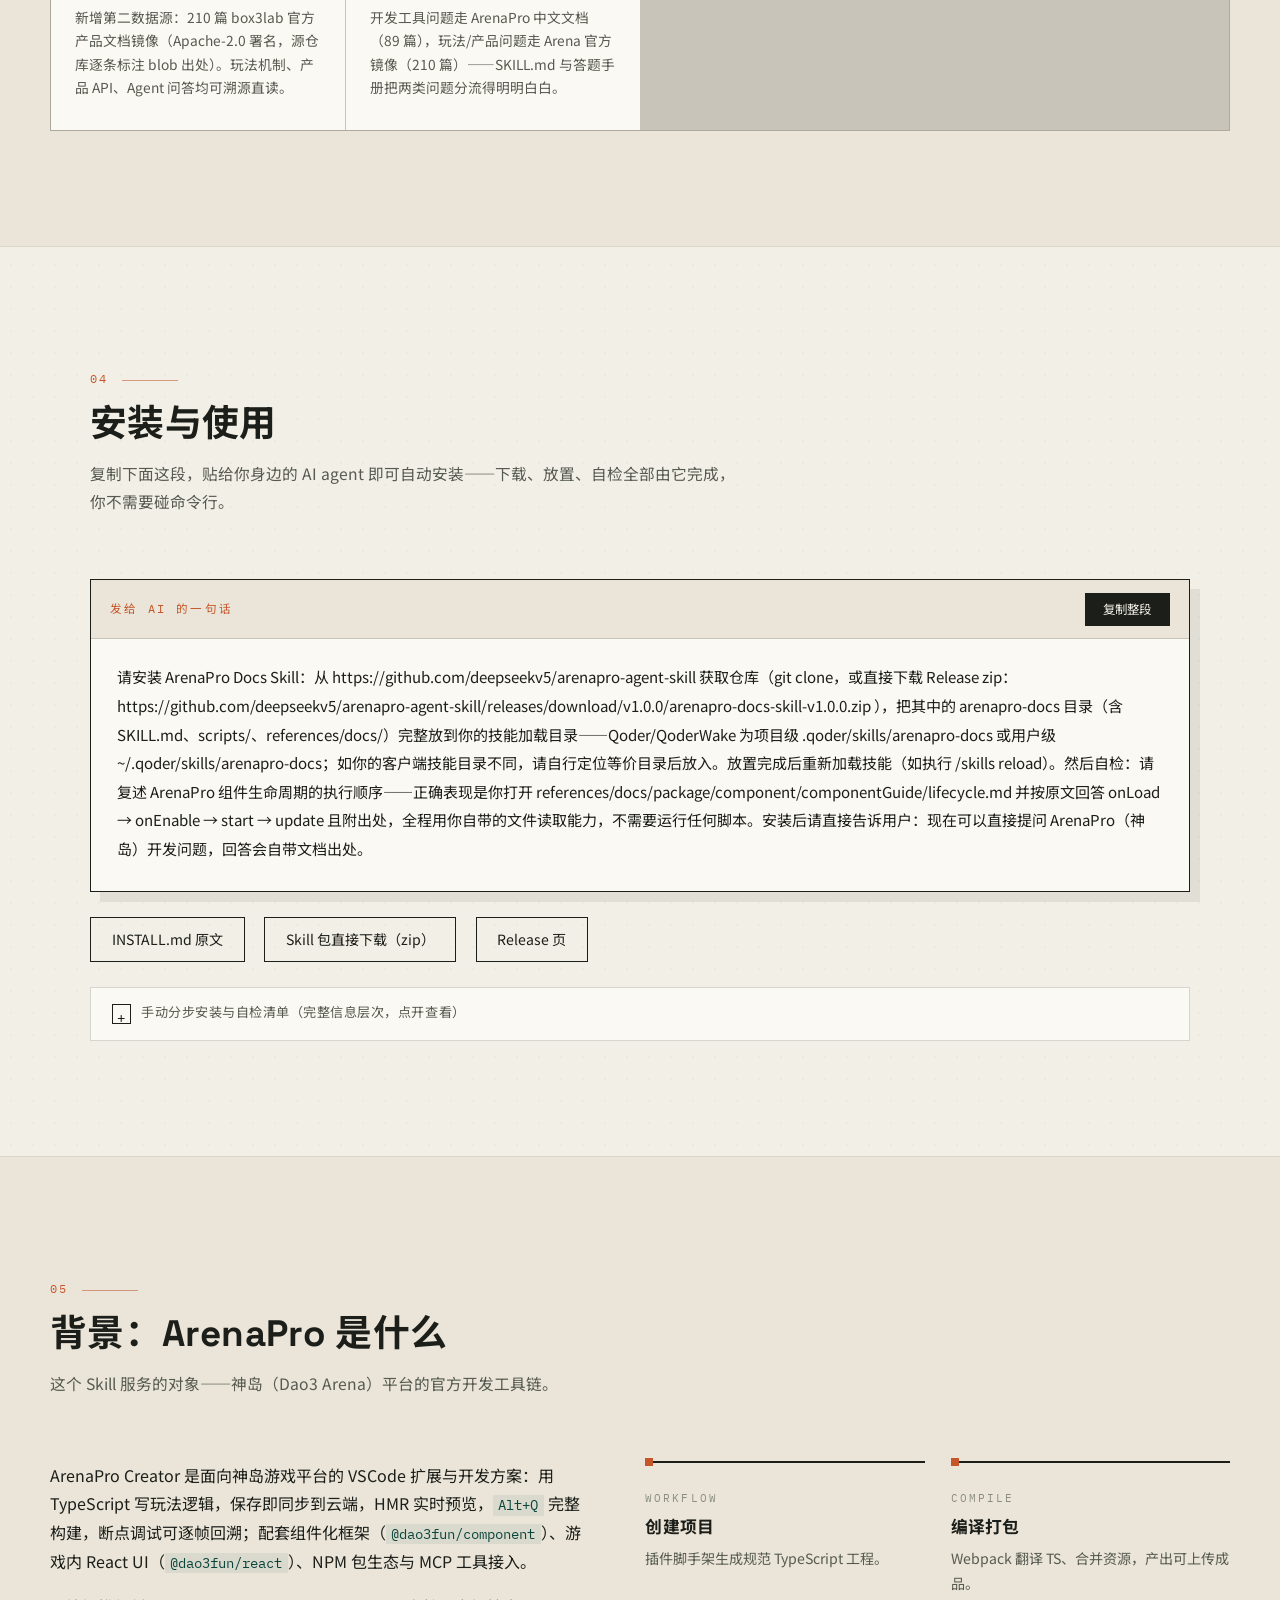
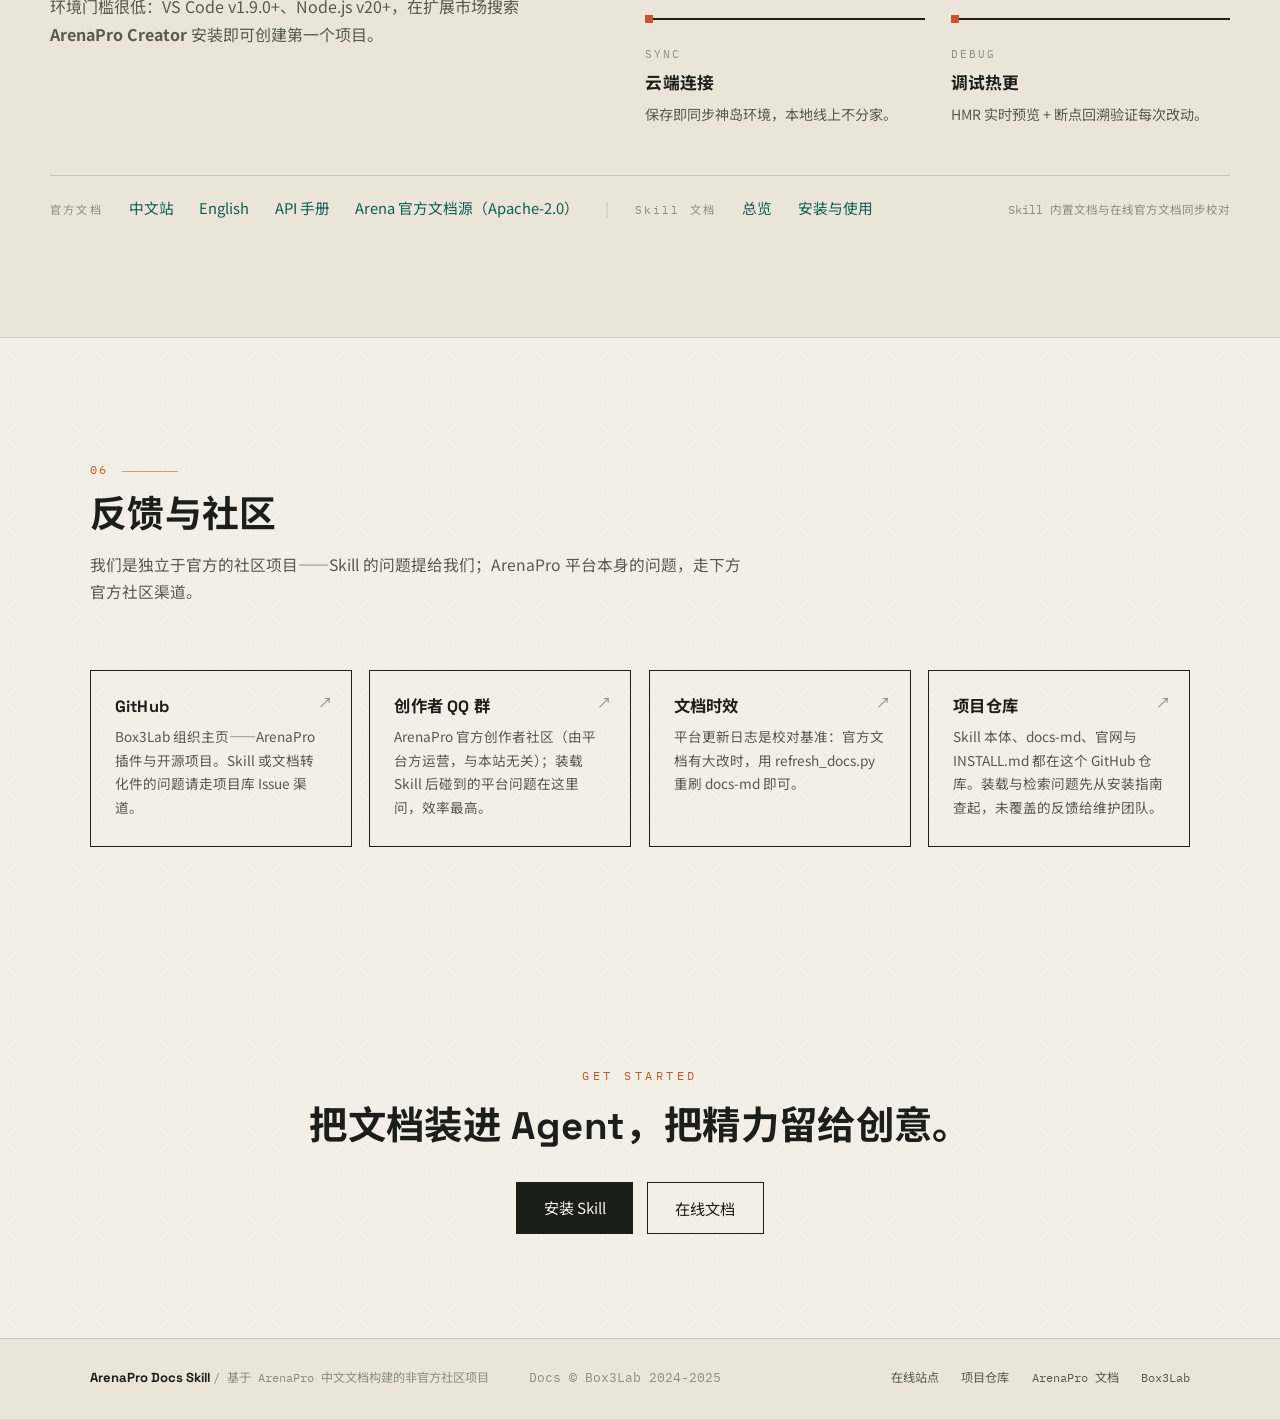
==== commit 5c0729c5: "website: sync install copy block with task-oriented refresh (no-script self-check, arena-official 21" ====
--- a/website/index.html
+++ b/website/index.html
@@ -4,7 +4,7 @@
 <meta charset="UTF-8">
 <meta name="viewport" content="width=device-width, initial-scale=1.0">
 <title>ArenaPro Docs Skill — 让 AI Agent 带着完整ArenaPro文档写代码</title>
-<meta name="description" content="一个可安装的 Agent Skill：将 ArenaPro（神岛平台）中文文档全量接入 AI Agent，按需检索、带出处回答、指导开发工作流。">
+<meta name="description" content="一个可安装的 Agent Skill：将 ArenaPro 中文开发文档（89 篇）与 Arena 官方产品/API 文档镜像（210 篇）接入 AI Agent，直读带出处回答、指导开发工作流。">
 <link rel="preconnect" href="https://fonts.googleapis.com">
 <link rel="preconnect" href="https://fonts.gstatic.com" crossorigin>
 <link href="https://fonts.googleapis.com/css2?family=Space+Grotesk:wght@500;700&family=IBM+Plex+Mono:wght@400;500&family=Noto+Serif+SC:wght@600;700&family=Noto+Sans+SC:wght@400;500&display=swap" rel="stylesheet">
@@ -42,16 +42,16 @@
       <div class="hero-copy">
         <p class="kicker mono">Agent Skill × ArenaPro 中文文档</p>
         <h1>让你的 AI Agent，<br><span class="hl">先读懂文档</span>再写神岛代码。</h1>
-        <p class="lead">ArenaPro Docs Skill 把神岛平台官方中文文档（85 篇 Markdown 全量转化，含组件框架、React UI、调试、MCP 等全部章节）打包成一个可安装的 Agent Skill。装进 Agent 的技能目录后，相关提问自动触发检索：回答引用文档出处，写代码遵守官方 API，不靠模型记忆编造。</p>
+        <p class="lead">ArenaPro Docs Skill 把 300 篇官方文档装进你的 Agent：ArenaPro 中文开发文档 89 篇 + Arena 官方产品/API 文档镜像 210 篇。装载后相关提问自动触发——Agent 用自带的文件读取能力直读文档、带出处作答、按官方 API 写码，不靠模型记忆编造。</p>
         <p class="unofficial mono">非官方社区项目 · 与 ArenaPro / Dao3 官方无隶属关系</p>
         <div class="hero-actions">
           <a class="btn btn-solid" href="#install">安装与使用</a>
           <a class="btn btn-line" href="#capabilities">看它能做什么</a>
         </div>
         <dl class="hero-facts mono">
-          <div><dt>文档</dt><dd>85 篇官方 + 自写索引</dd></div>
-          <div><dt>检索</dt><dd>search.py 四模式</dd></div>
-          <div><dt>依赖</dt><dd>零依赖（python3）</dd></div>
+          <div><dt>文档</dt><dd>300 篇 / 双数据源</dd></div>
+          <div><dt>主路径</dt><dd>直读文档带出处</dd></div>
+          <div><dt>依赖</dt><dd>零依赖（文件读取）</dd></div>
         </dl>
       </div>
 
@@ -74,7 +74,7 @@
             <span>答案均带文档出处</span>
           </div>
         </div>
-        <div class="visual-note mono">// 不背答案，按文档检索后回答</div>
+        <div class="visual-note mono">// 不背答案，直读文档带出处</div>
       </div>
     </div>
   </section>
@@ -87,8 +87,8 @@
     </div>
     <div class="pos-grid">
       <div class="pos-statement">
-        <p>一句话：把 ArenaPro 官方中文文档变成 AI Agent 可以按需检索、带出处引用的工作知识库。它不是文档的复制粘贴展示，而是一份带清单、索引与使用规程的 Skill——Agent 装载后知道「先查文档，再作答、再写码」。</p>
-        <p class="pos-compo mono">构成 = SKILL.md（触发条件与检索规程）+ scripts/search.py（零依赖检索）+ references/docs/（85 篇官方文档转化件 + 自写导航索引 + 2 篇原创指南）· 详见 <a class="inline-link" href="https://github.com/deepseekv5/arenapro-agent-skill/blob/main/docs-md/own/overview.md" target="_blank" rel="noopener">Skill 总览</a></p>
+        <p>一句话：把 300 篇官方文档变成 AI Agent 可以直读引用、带出处作答的工作知识库。它不是文档的复制粘贴展示，而是一份带清单、路由与使用规程的 Skill——Agent 装载后知道「先读文档，再作答、再写码」。</p>
+        <p class="pos-compo mono">构成 = SKILL.md（触发条件与文档路由）+ references/docs/（ArenaPro 中文文档 89 + Arena 官方产品/API 文档镜像 210 · Apache-2.0 署名 + 索引/自写篇，共约 300 篇）+ scripts/（可选检索加速）· 详见 <a class="inline-link" href="https://github.com/deepseekv5/arenapro-agent-skill/blob/main/docs-md/own/overview.md" target="_blank" rel="noopener">Skill 总览</a></p>
       </div>
       <div class="pos-items">
         <article class="pos-item reveal">
@@ -96,8 +96,8 @@
           <p>对应官方站点导航层级组织：入门、开发工作流、进阶主题、组件框架、React UI、与引擎差异、配置权限、MCP、社区。保留原文标题层级、代码块与内部链接关系。</p>
         </article>
         <article class="pos-item reveal">
-          <h3>按需检索，不塞满上下文</h3>
-          <p>Skill 清单先给 Agent 一张主题地图，再按问题定位到具体 md 文件读取。问 HMR 就查 HMR，不必带着全部文档陪跑。</p>
+          <h3>直读定位，不塞满上下文</h3>
+          <p>SKILL.md 先给 Agent 一张双源主题地图，再由 Agent 用自带的 glob / grep / 读文件能力按任务定位具体 md 直读作答。问 HMR 就查 HMR，不必带着 300 篇陪跑；随附脚本仅是可选加速。</p>
         </article>
         <article class="pos-item reveal">
           <h3>答案可溯源</h3>
@@ -154,7 +154,7 @@
       <li class="cap reveal">
         <span class="cap-no mono">C3</span>
         <h3>编写游戏内 React UI</h3>
-        <p>环境搭建、XML 语法、Hooks、事件处理、refs、多组件组织等 reactGuide 全章可检索。</p>
+        <p>环境搭建、XML 语法、Hooks、事件处理、refs、多组件组织等 reactGuide 全章直读可溯源。</p>
       </li>
       <li class="cap reveal">
         <span class="cap-no mono">C4</span>
@@ -180,6 +180,16 @@
         <span class="cap-no mono">C8</span>
         <h3>MCP 协同</h3>
         <p>结合官方 MCP 工具章节，把知识库问答模式接入支持 MCP 的客户端。</p>
+      </li>
+      <li class="cap reveal">
+        <span class="cap-no mono">C9</span>
+        <h3>Arena 官方产品/API 文档</h3>
+        <p>新增第二数据源：210 篇 box3lab 官方产品文档镜像（Apache-2.0 署名，源仓库逐条标注 blob 出处）。玩法机制、产品 API、Agent 问答均可溯源直读。</p>
+      </li>
+      <li class="cap reveal">
+        <span class="cap-no mono">C10</span>
+        <h3>双源分流，路由清晰</h3>
+        <p>开发工具问题走 ArenaPro 中文文档（89 篇），玩法/产品问题走 Arena 官方镜像（210 篇）——SKILL.md 与答题手册把两类问题分流得明明白白。</p>
       </li>
     </ul>
   </section>
@@ -197,7 +207,7 @@
         <span class="one-shot-label mono">发给 AI 的一句话</span>
         <button class="copy-btn" type="button" data-copy-target="one-shot-text">复制整段</button>
       </figcaption>
-      <blockquote class="one-shot-text" id="one-shot-text">请安装 ArenaPro Docs Skill：从 https://github.com/deepseekv5/arenapro-agent-skill 获取仓库（git clone，或直接下载 Release zip：https://github.com/deepseekv5/arenapro-agent-skill/releases/download/v1.0.0/arenapro-docs-skill-v1.0.0.zip ），把其中的 arenapro-docs 目录（含 SKILL.md、scripts/、references/docs/）完整放到你的技能加载目录——Qoder/QoderWake 为项目级 .qoder/skills/arenapro-docs 或用户级 ~/.qoder/skills/arenapro-docs；如你的客户端技能目录不同，请自行定位等价目录后放入。放置完成后重新加载技能（如执行 /skills reload），然后运行 `python3 &lt;技能目录&gt;/scripts/search.py 时间回溯 --files` 自检：能返回带文件名的检索结果即安装成功。安装后请直接告诉用户：现在可以直接提问 ArenaPro（神岛）开发问题，回答会自带文档出处。</blockquote>
+      <blockquote class="one-shot-text" id="one-shot-text">请安装 ArenaPro Docs Skill：从 https://github.com/deepseekv5/arenapro-agent-skill 获取仓库（git clone，或直接下载 Release zip：https://github.com/deepseekv5/arenapro-agent-skill/releases/download/v1.0.0/arenapro-docs-skill-v1.0.0.zip ），把其中的 arenapro-docs 目录（含 SKILL.md、scripts/、references/docs/）完整放到你的技能加载目录——Qoder/QoderWake 为项目级 .qoder/skills/arenapro-docs 或用户级 ~/.qoder/skills/arenapro-docs；如你的客户端技能目录不同，请自行定位等价目录后放入。放置完成后重新加载技能（如执行 /skills reload）。然后自检：请复述 ArenaPro 组件生命周期的执行顺序——正确表现是你打开 references/docs/package/component/componentGuide/lifecycle.md 并按原文回答 onLoad → onEnable → start → update 且附出处，全程用你自带的文件读取能力，不需要运行任何脚本。安装后请直接告诉用户：现在可以直接提问 ArenaPro（神岛）开发问题，回答会自带文档出处。</blockquote>
     </figure>
 
     <div class="install-more">
@@ -214,15 +224,13 @@
 cp -r arenapro-agent-skill/skill/arenapro-docs ~/.qoder/skills/   # 或项目级 .qoder/skills/</code></pre>
         <h3>路径 B · 免 git 下载 zip</h3>
         <p>下载上方 Release zip，解压得到 <code>arenapro-docs/</code>，整个目录放进技能目录即可。</p>
-        <h3>安装自检</h3>
+        <h3>安装后自检</h3>
         <ol>
-          <li>技能目录内存在 <code>SKILL.md</code>、<code>scripts/search.py</code>、<code>references/docs/</code>（89 篇 md）。</li>
-          <li><code>python3 scripts/search.py --toc</code> 能列出文档目录。</li>
-          <li>关键词检索（如 <code>HMR</code>、<code>npm 包</code>）返回命中文件与排名。</li>
-          <li>直接向 Agent 提问 ArenaPro 开发问题，回答自带文档出处。</li>
+          <li>技能目录内存在 <code>SKILL.md</code> 与 <code>references/docs/</code>（约 300 篇 md：ArenaPro 中文文档 89 + Arena 官方产品文档镜像 210 + 索引/自写篇）。</li>
+          <li>让 agent 复述「ArenaPro 组件生命周期执行顺序」：应通读 <code>references/docs/package/component/componentGuide/lifecycle.md</code> 答出 onLoad → onEnable → start → update 且附出处。只用文件读取能力，通过即安装成功。</li>
+          <li>可选（有 python3 时）：<code>scripts/search.py HMR</code> 作检索加速；<code>scripts/refresh_docs.py</code> 用于文档站更新后刷新快照。</li>
+          <li>跟随最新文档：项目库内设 <code>ARENAPRO_DOCS_DIR</code> 指向 docs-md 即可回指，无需重装。</li>
         </ol>
-        <h3>保持文档最新</h3>
-        <p>文档目录按优先级解析：<code>--docs-dir</code> 参数 &gt; 环境变量 <code>ARENAPRO_DOCS_DIR</code> &gt; Skill 内置 <code>references/docs/</code> &gt; 项目库 <code>docs-md/</code>。官方文档站更新后运行 <code>scripts/refresh_docs.py</code> 刷新，无需重装 Skill。</p>
         <p class="details-note mono">以上口径以仓库 <a class="inline-link" href="https://github.com/deepseekv5/arenapro-agent-skill/blob/main/INSTALL.md" target="_blank" rel="noopener">INSTALL.md</a> 为单一事实源。</p>
       </div>
     </details>
@@ -252,6 +260,7 @@
       <a href="https://docs.dao3.fun/arenapro/zh/" target="_blank" rel="noopener">中文站</a>
       <a href="https://docs.dao3.fun/arenapro/en/" target="_blank" rel="noopener">English</a>
       <a href="https://docs.box3lab.com/apapi/" target="_blank" rel="noopener">API 手册</a>
+      <a href="https://github.com/box3lab/box3-product-document" target="_blank" rel="noopener">Arena 官方文档源（Apache-2.0）</a>
       <span class="docs-strip-sep" aria-hidden="true">|</span>
       <span class="docs-strip-label mono">Skill 文档</span>
       <a href="https://github.com/deepseekv5/arenapro-agent-skill/blob/main/docs-md/own/overview.md" target="_blank" rel="noopener">总览</a>
--- a/website/styles.css
+++ b/website/styles.css
@@ -990,3 +990,10 @@
   .cap-grid, .docs-grid, .comm-grid, .flow { grid-template-columns: minmax(0, 1fr); }
   .hero-facts { flex-direction: column; gap: 0.9rem; }
 }
+
+.unofficial {
+  font-size: 0.72rem;
+  letter-spacing: 0.14em;
+  color: var(--clay);
+  margin: 0 0 1.1rem;
+}
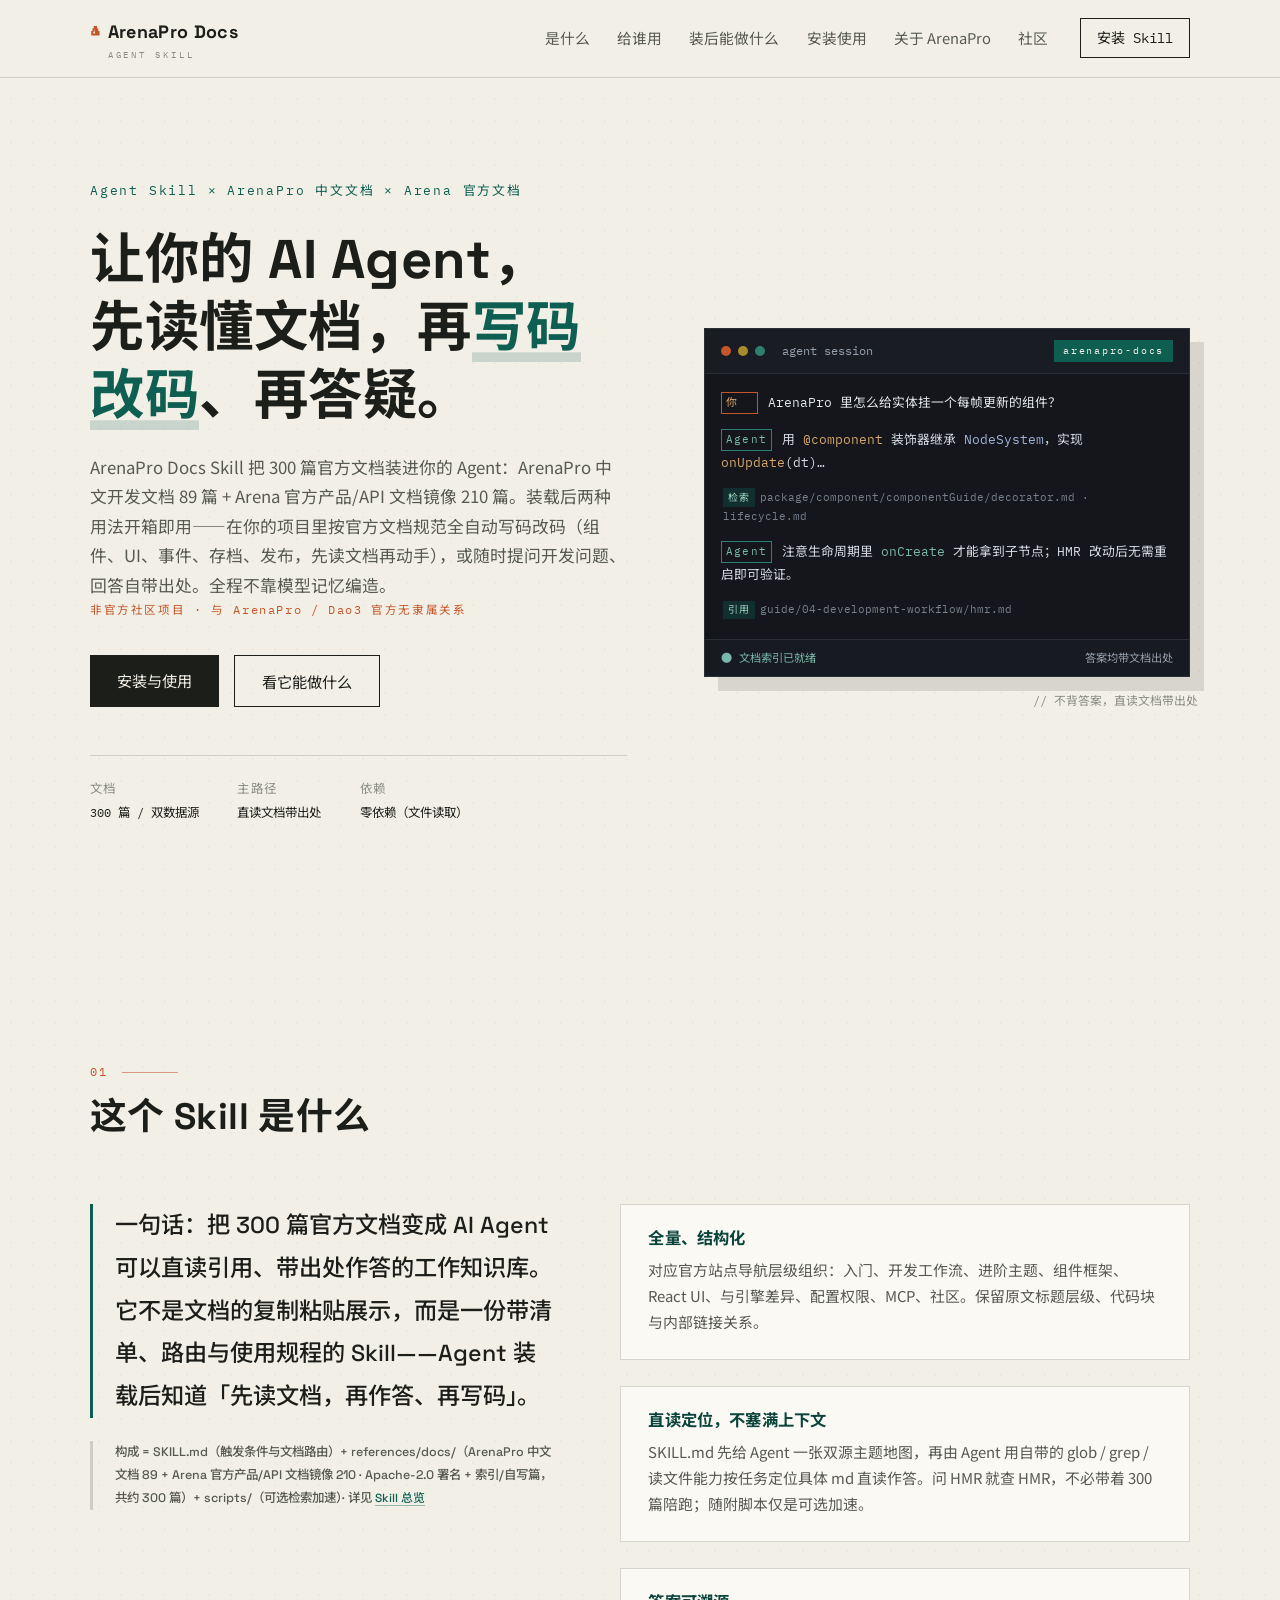
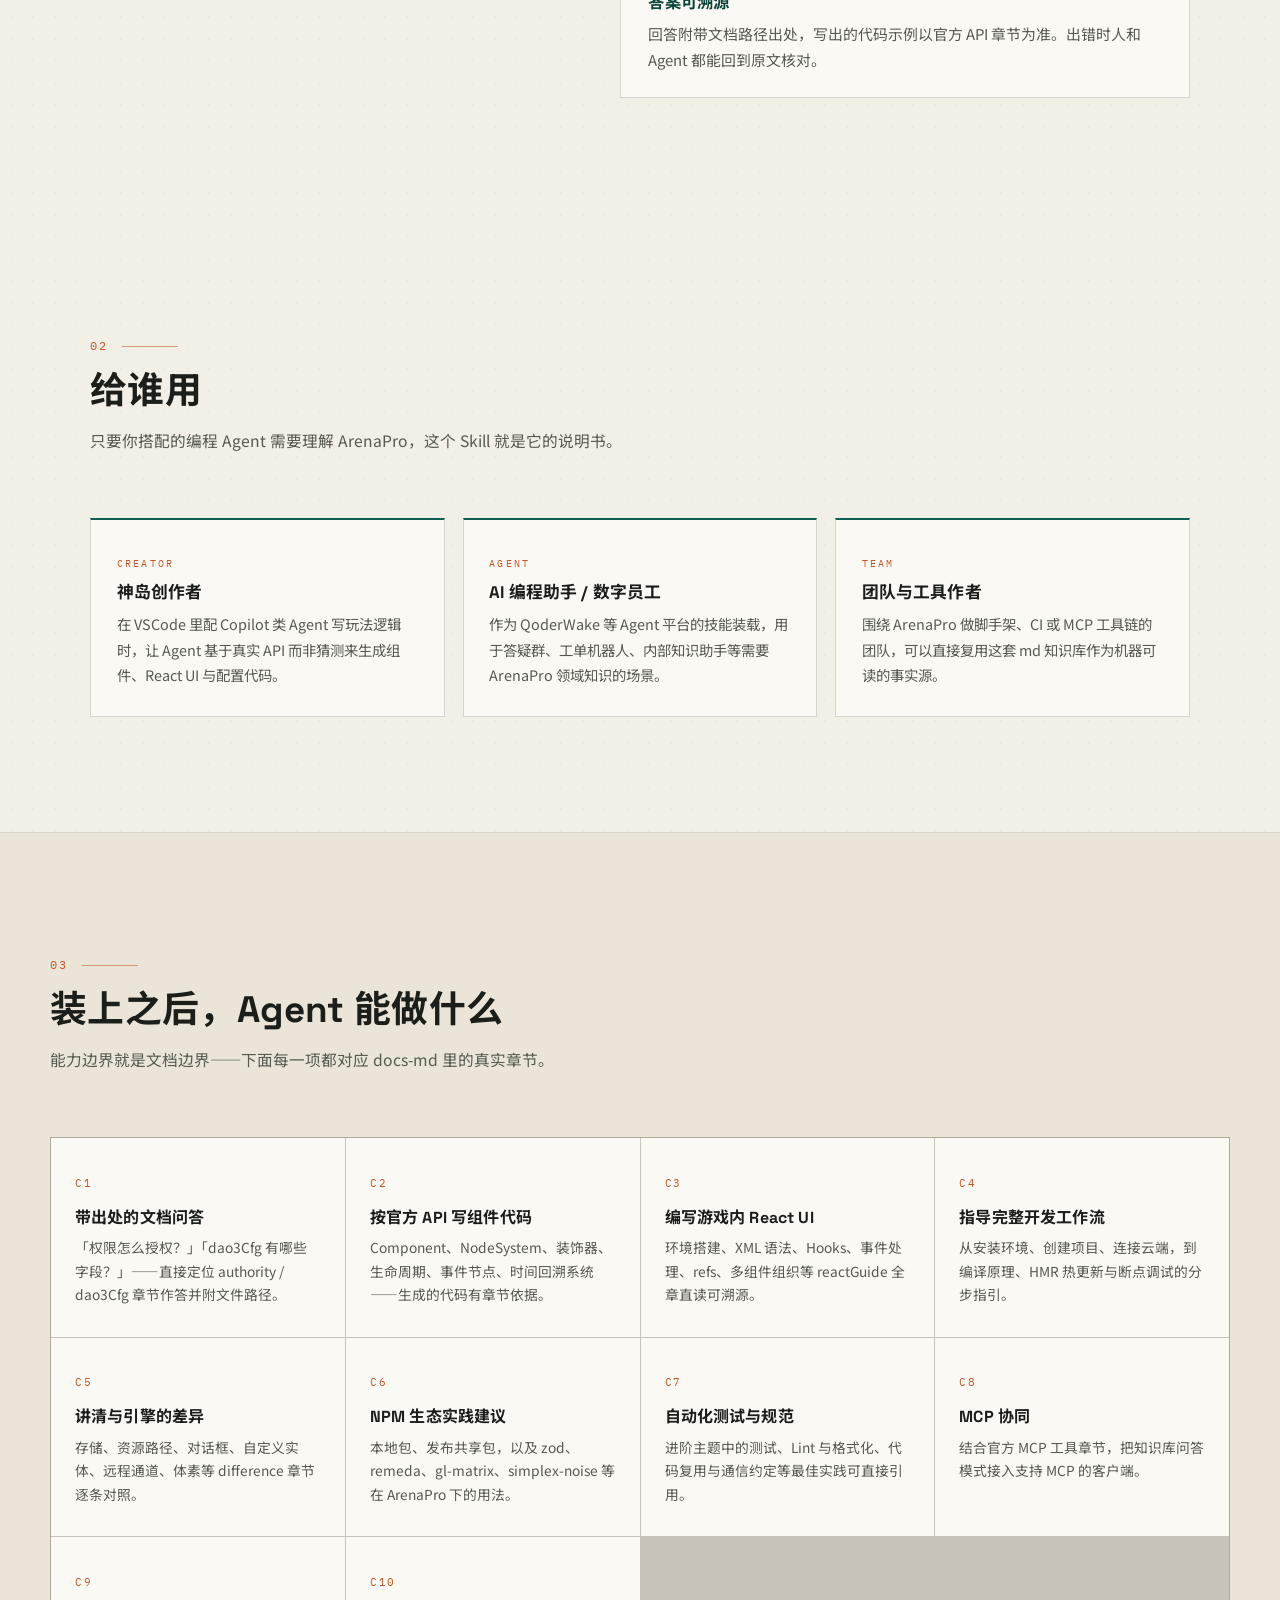
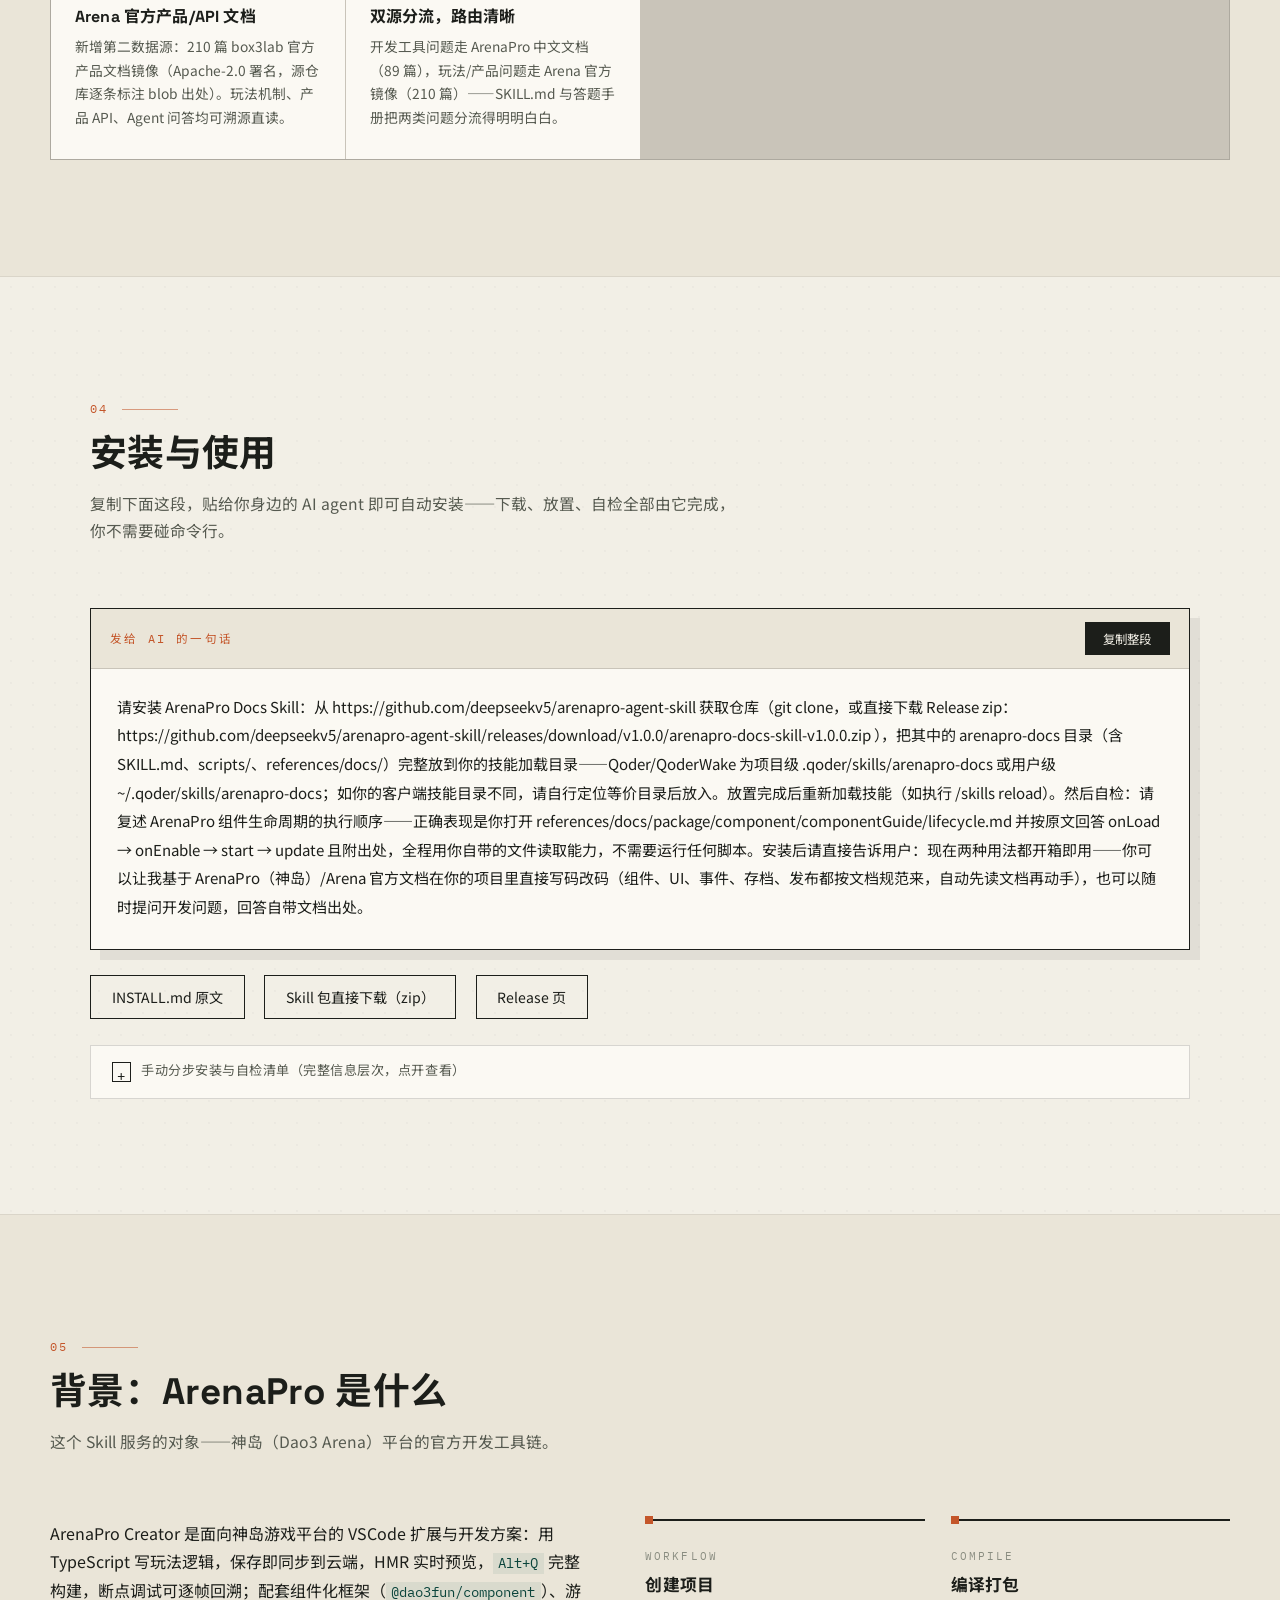
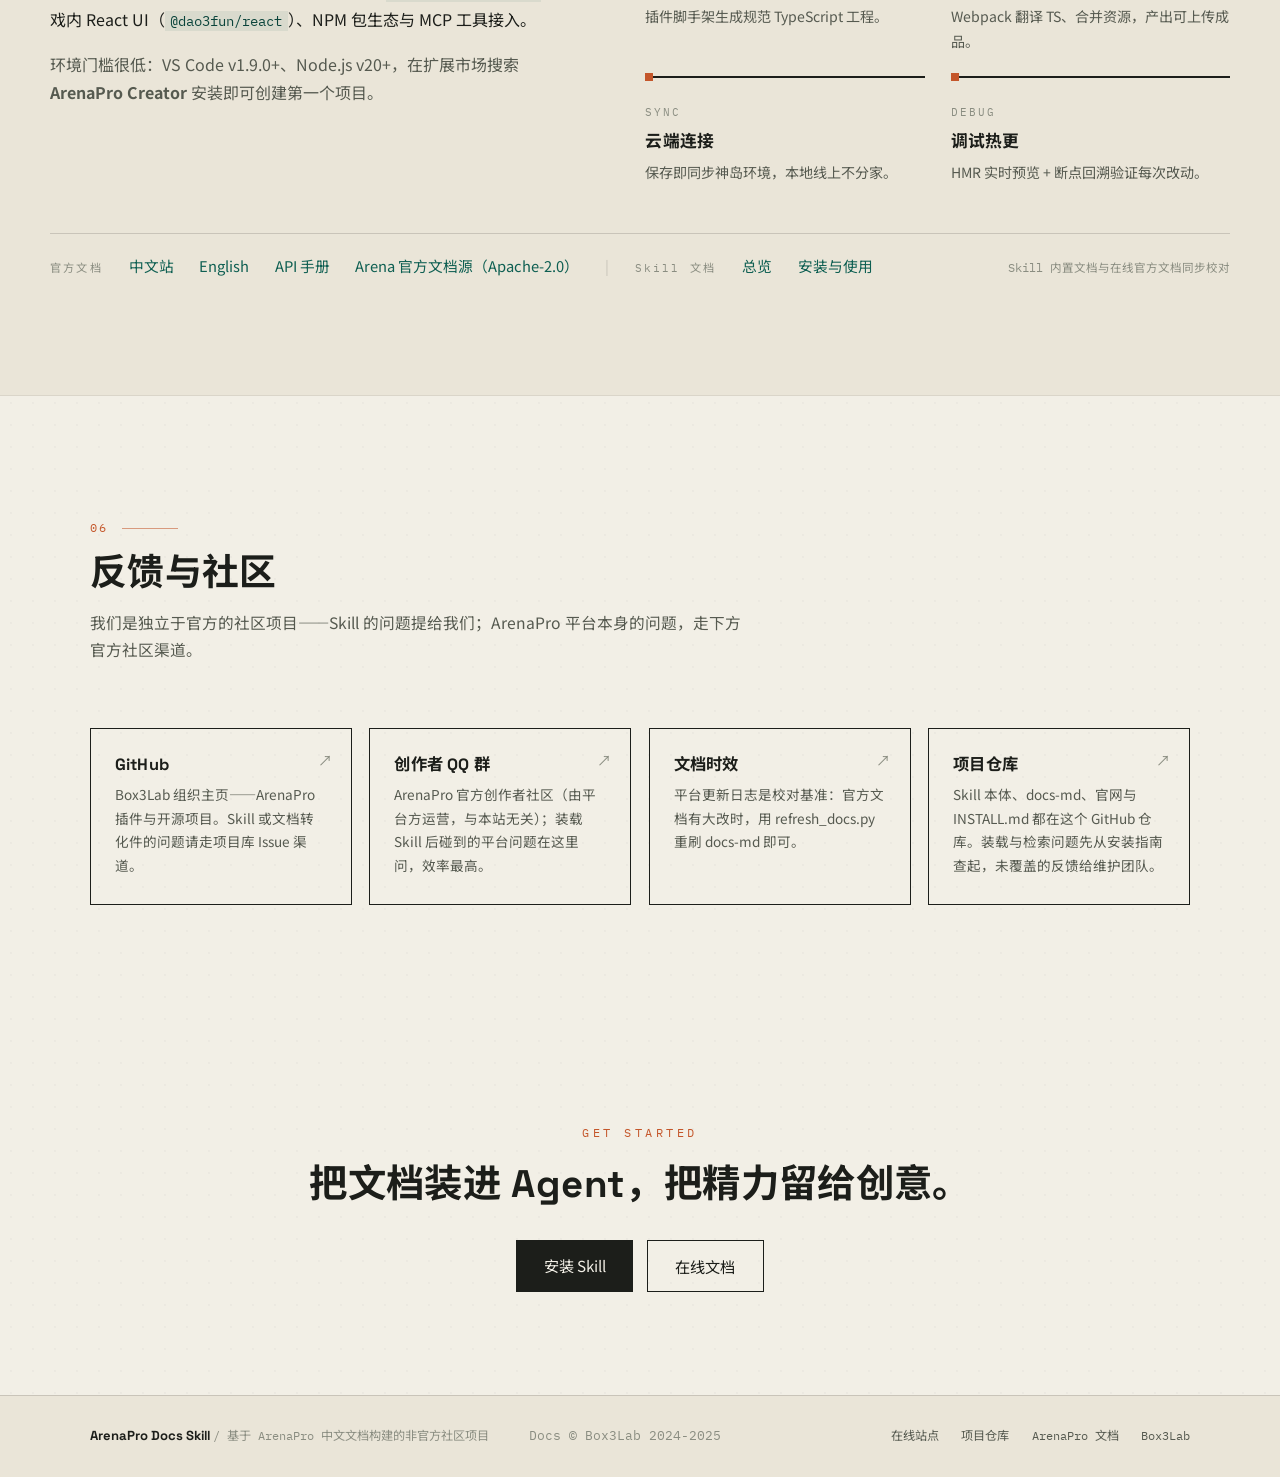
==== commit bf6c50cf: "docs: position skill as full-auto coding + cited Q&A (INSTALL copy block, SKILL.md description, webs" ====
--- a/website/index.html
+++ b/website/index.html
@@ -3,8 +3,8 @@
 <head>
 <meta charset="UTF-8">
 <meta name="viewport" content="width=device-width, initial-scale=1.0">
-<title>ArenaPro Docs Skill — 让 AI Agent 带着完整ArenaPro文档写代码</title>
-<meta name="description" content="一个可安装的 Agent Skill：将 ArenaPro 中文开发文档（89 篇）与 Arena 官方产品/API 文档镜像（210 篇）接入 AI Agent，直读带出处回答、指导开发工作流。">
+<title>ArenaPro Docs Skill — 让 AI Agent 按官方文档写码改码、带出处答疑</title>
+<meta name="description" content="一个可安装的 Agent Skill：将 ArenaPro 中文开发文档（89 篇）与 Arena 官方产品/API 文档镜像（210 篇）接入 AI Agent——按文档规范全自动写码改码，开发问答自带出处。">
 <link rel="preconnect" href="https://fonts.googleapis.com">
 <link rel="preconnect" href="https://fonts.gstatic.com" crossorigin>
 <link href="https://fonts.googleapis.com/css2?family=Space+Grotesk:wght@500;700&family=IBM+Plex+Mono:wght@400;500&family=Noto+Serif+SC:wght@600;700&family=Noto+Sans+SC:wght@400;500&display=swap" rel="stylesheet">
@@ -40,9 +40,9 @@
   <section class="hero">
     <div class="hero-grid">
       <div class="hero-copy">
-        <p class="kicker mono">Agent Skill × ArenaPro 中文文档</p>
-        <h1>让你的 AI Agent，<br><span class="hl">先读懂文档</span>再写神岛代码。</h1>
-        <p class="lead">ArenaPro Docs Skill 把 300 篇官方文档装进你的 Agent：ArenaPro 中文开发文档 89 篇 + Arena 官方产品/API 文档镜像 210 篇。装载后相关提问自动触发——Agent 用自带的文件读取能力直读文档、带出处作答、按官方 API 写码，不靠模型记忆编造。</p>
+        <p class="kicker mono">Agent Skill × ArenaPro 中文文档 × Arena 官方文档</p>
+        <h1>让你的 AI Agent，<br>先读懂文档，再<span class="hl">写码改码</span>、再答疑。</h1>
+        <p class="lead">ArenaPro Docs Skill 把 300 篇官方文档装进你的 Agent：ArenaPro 中文开发文档 89 篇 + Arena 官方产品/API 文档镜像 210 篇。装载后两种用法开箱即用——在你的项目里按官方文档规范全自动写码改码（组件、UI、事件、存档、发布，先读文档再动手），或随时提问开发问题、回答自带出处。全程不靠模型记忆编造。</p>
         <p class="unofficial mono">非官方社区项目 · 与 ArenaPro / Dao3 官方无隶属关系</p>
         <div class="hero-actions">
           <a class="btn btn-solid" href="#install">安装与使用</a>
@@ -207,7 +207,7 @@
         <span class="one-shot-label mono">发给 AI 的一句话</span>
         <button class="copy-btn" type="button" data-copy-target="one-shot-text">复制整段</button>
       </figcaption>
-      <blockquote class="one-shot-text" id="one-shot-text">请安装 ArenaPro Docs Skill：从 https://github.com/deepseekv5/arenapro-agent-skill 获取仓库（git clone，或直接下载 Release zip：https://github.com/deepseekv5/arenapro-agent-skill/releases/download/v1.0.0/arenapro-docs-skill-v1.0.0.zip ），把其中的 arenapro-docs 目录（含 SKILL.md、scripts/、references/docs/）完整放到你的技能加载目录——Qoder/QoderWake 为项目级 .qoder/skills/arenapro-docs 或用户级 ~/.qoder/skills/arenapro-docs；如你的客户端技能目录不同，请自行定位等价目录后放入。放置完成后重新加载技能（如执行 /skills reload）。然后自检：请复述 ArenaPro 组件生命周期的执行顺序——正确表现是你打开 references/docs/package/component/componentGuide/lifecycle.md 并按原文回答 onLoad → onEnable → start → update 且附出处，全程用你自带的文件读取能力，不需要运行任何脚本。安装后请直接告诉用户：现在可以直接提问 ArenaPro（神岛）开发问题，回答会自带文档出处。</blockquote>
+      <blockquote class="one-shot-text" id="one-shot-text">请安装 ArenaPro Docs Skill：从 https://github.com/deepseekv5/arenapro-agent-skill 获取仓库（git clone，或直接下载 Release zip：https://github.com/deepseekv5/arenapro-agent-skill/releases/download/v1.0.0/arenapro-docs-skill-v1.0.0.zip ），把其中的 arenapro-docs 目录（含 SKILL.md、scripts/、references/docs/）完整放到你的技能加载目录——Qoder/QoderWake 为项目级 .qoder/skills/arenapro-docs 或用户级 ~/.qoder/skills/arenapro-docs；如你的客户端技能目录不同，请自行定位等价目录后放入。放置完成后重新加载技能（如执行 /skills reload）。然后自检：请复述 ArenaPro 组件生命周期的执行顺序——正确表现是你打开 references/docs/package/component/componentGuide/lifecycle.md 并按原文回答 onLoad → onEnable → start → update 且附出处，全程用你自带的文件读取能力，不需要运行任何脚本。安装后请直接告诉用户：现在两种用法都开箱即用——你可以让我基于 ArenaPro（神岛）/Arena 官方文档在你的项目里直接写码改码（组件、UI、事件、存档、发布都按文档规范来，自动先读文档再动手），也可以随时提问开发问题，回答自带文档出处。</blockquote>
     </figure>
 
     <div class="install-more">
@@ -228,7 +228,7 @@
         <ol>
           <li>技能目录内存在 <code>SKILL.md</code> 与 <code>references/docs/</code>（约 300 篇 md：ArenaPro 中文文档 89 + Arena 官方产品文档镜像 210 + 索引/自写篇）。</li>
           <li>让 agent 复述「ArenaPro 组件生命周期执行顺序」：应通读 <code>references/docs/package/component/componentGuide/lifecycle.md</code> 答出 onLoad → onEnable → start → update 且附出处。只用文件读取能力，通过即安装成功。</li>
-          <li>可选（有 python3 时）：<code>scripts/search.py HMR</code> 作检索加速；<code>scripts/refresh_docs.py</code> 用于文档站更新后刷新快照。</li>
+          <li>功能不依赖任何脚本；<code>scripts/</code> 下两个 python 工具仅是可选便利项（search.py 检索加速、refresh_docs.py 刷新快照），跳过不影响安装与使用。</li>
           <li>跟随最新文档：项目库内设 <code>ARENAPRO_DOCS_DIR</code> 指向 docs-md 即可回指，无需重装。</li>
         </ol>
         <p class="details-note mono">以上口径以仓库 <a class="inline-link" href="https://github.com/deepseekv5/arenapro-agent-skill/blob/main/INSTALL.md" target="_blank" rel="noopener">INSTALL.md</a> 为单一事实源。</p>
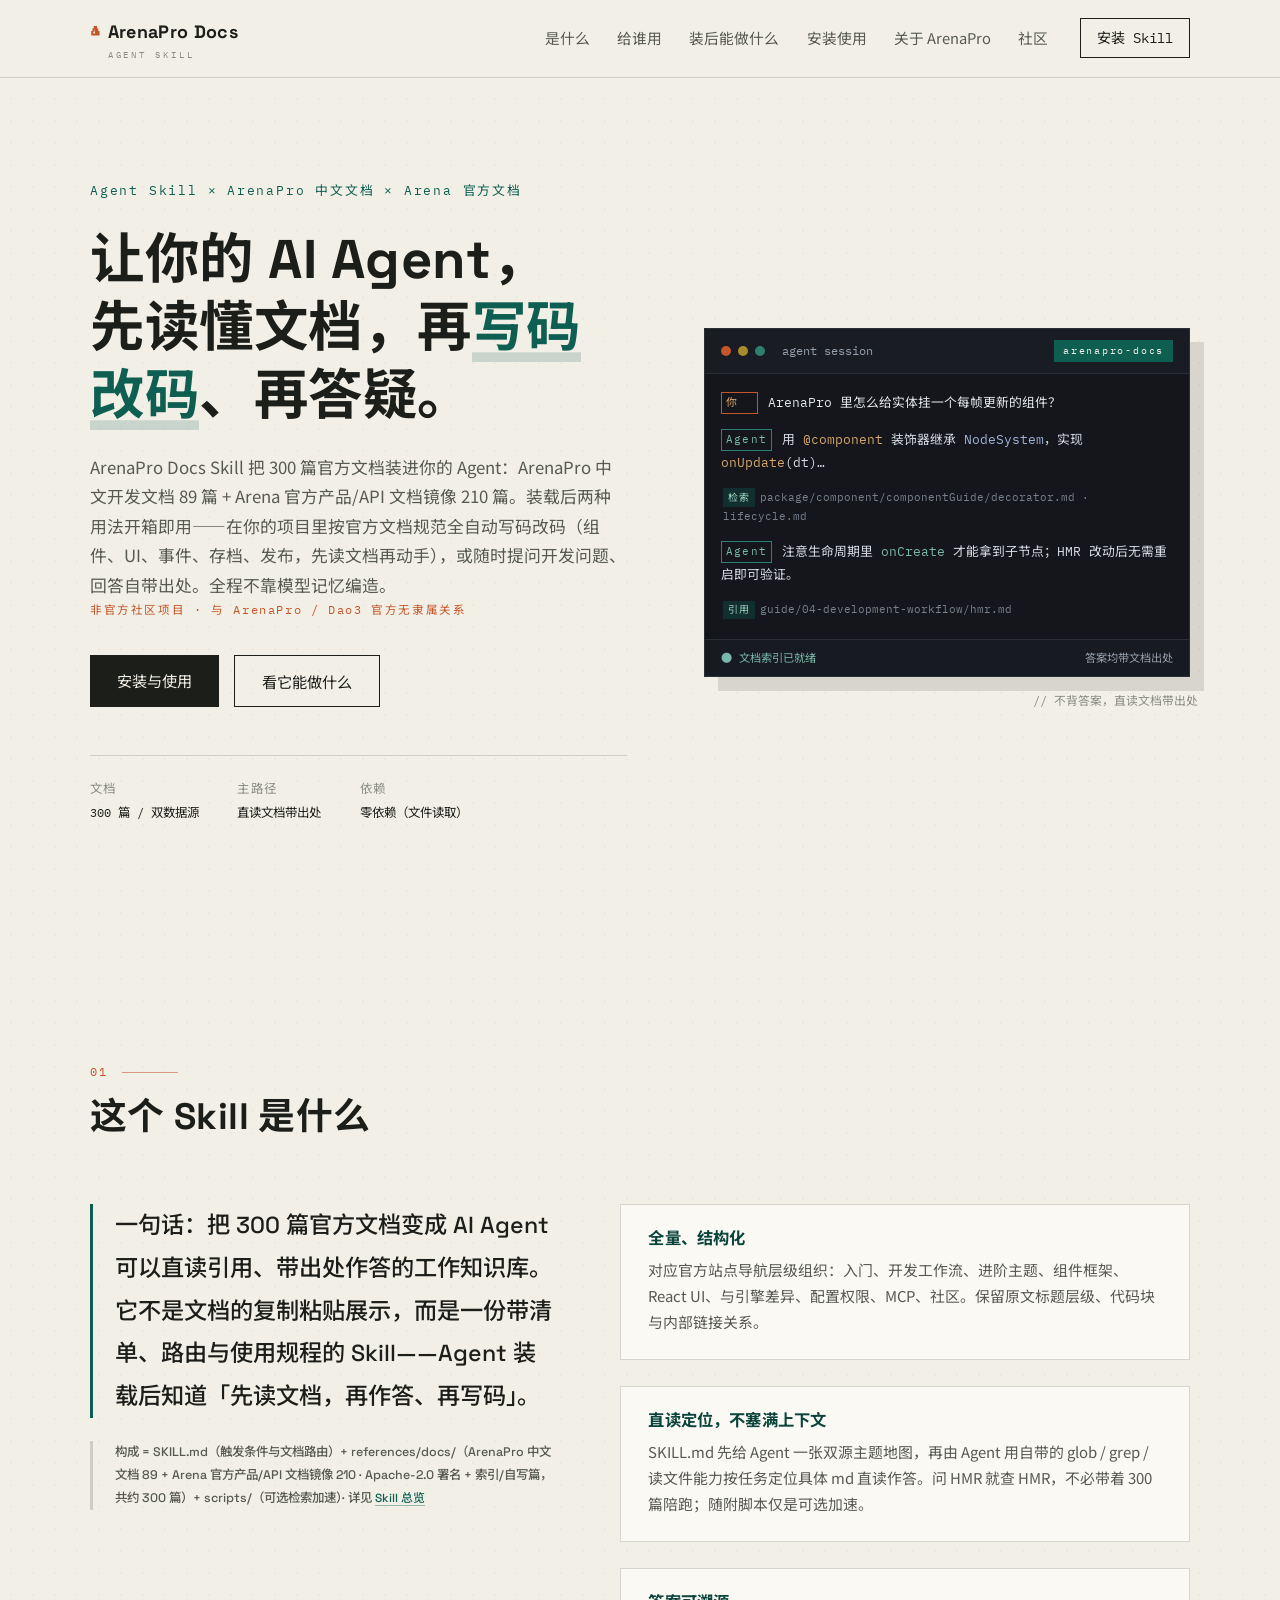
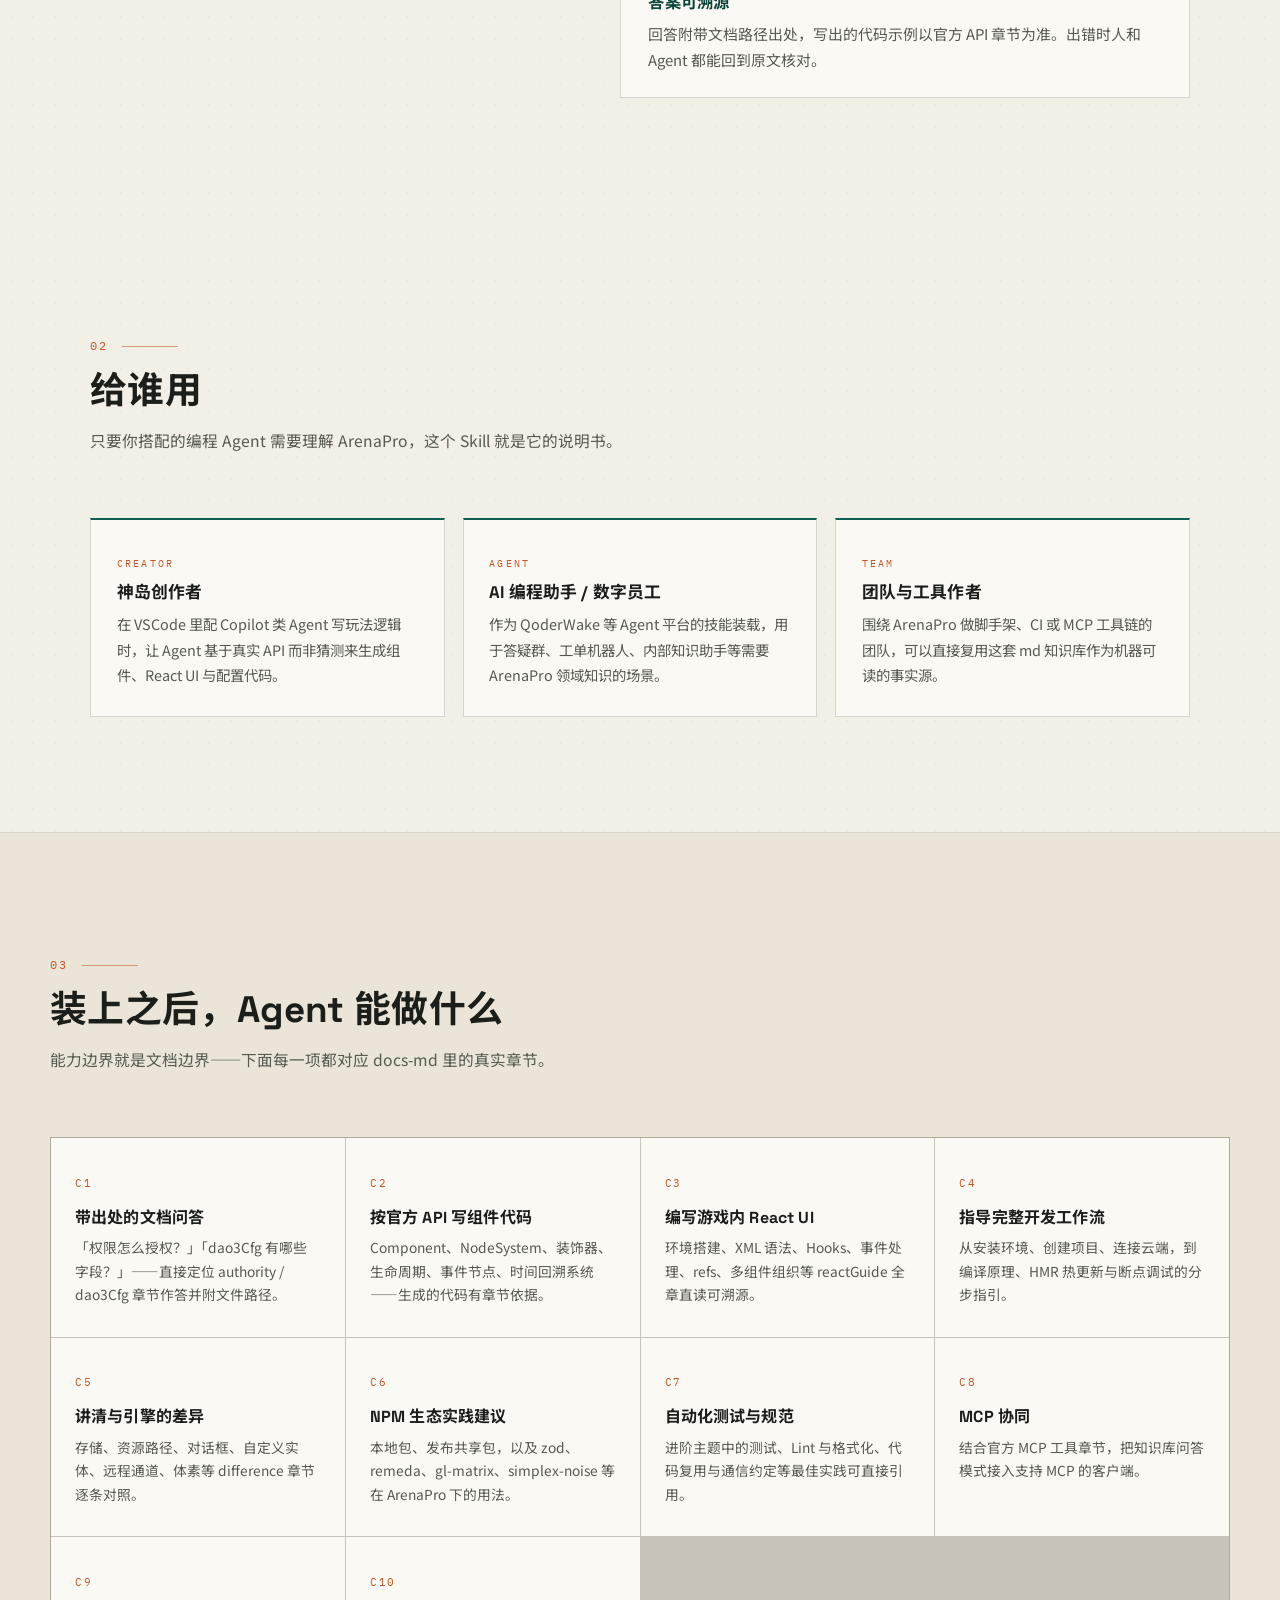
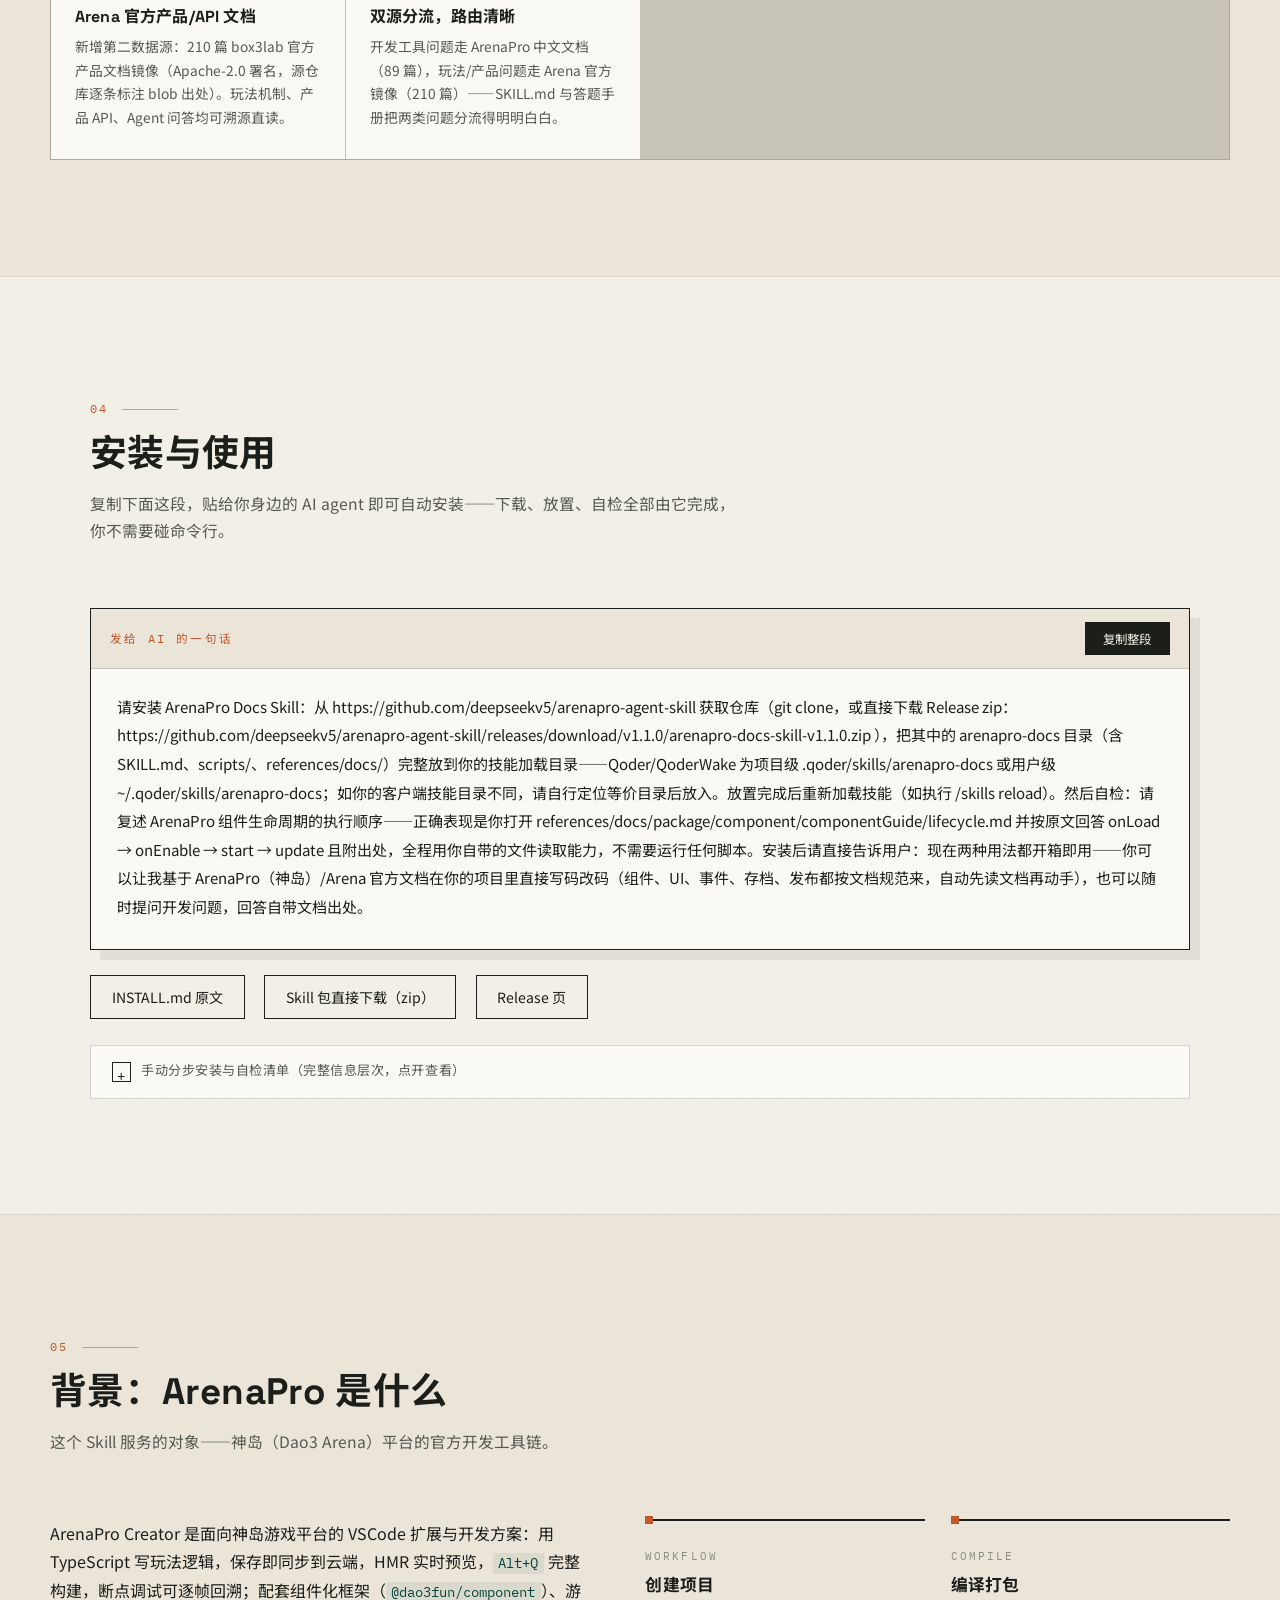
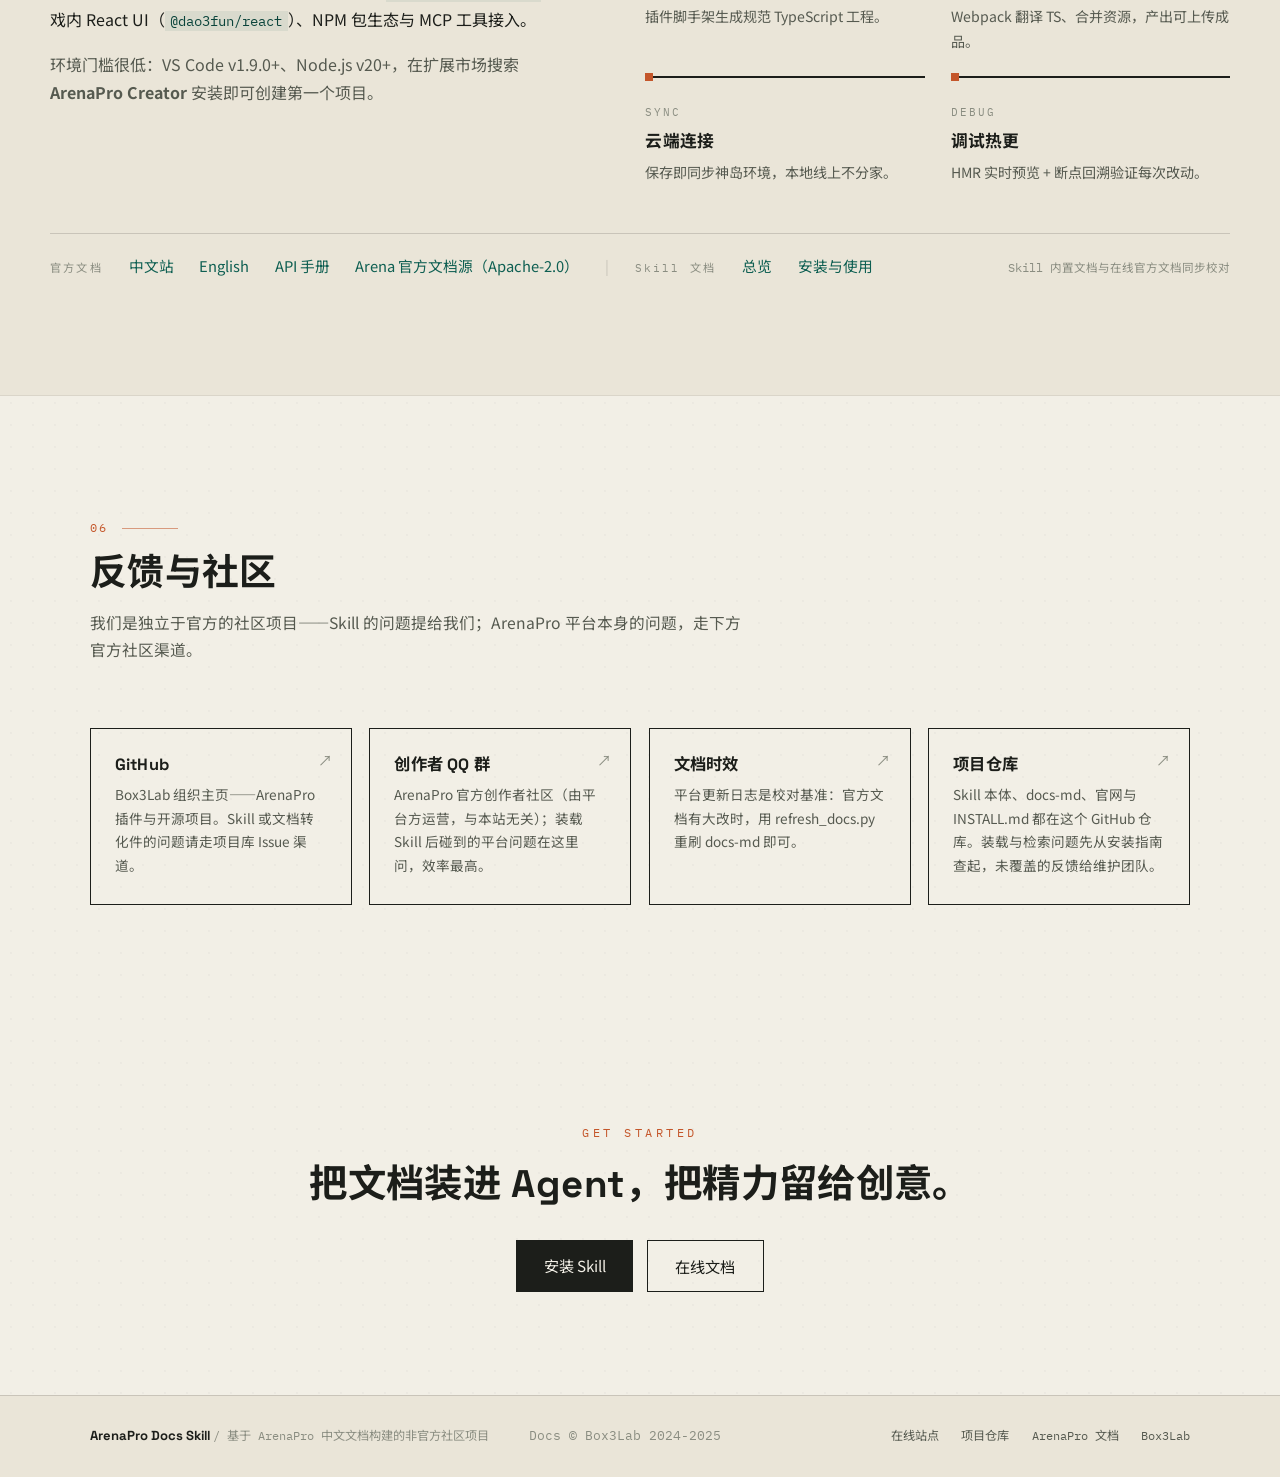
==== commit f7dbf4d6: "docs: point install download links to v1.1.0 release zip" ====
--- a/website/index.html
+++ b/website/index.html
@@ -207,12 +207,12 @@
         <span class="one-shot-label mono">发给 AI 的一句话</span>
         <button class="copy-btn" type="button" data-copy-target="one-shot-text">复制整段</button>
       </figcaption>
-      <blockquote class="one-shot-text" id="one-shot-text">请安装 ArenaPro Docs Skill：从 https://github.com/deepseekv5/arenapro-agent-skill 获取仓库（git clone，或直接下载 Release zip：https://github.com/deepseekv5/arenapro-agent-skill/releases/download/v1.0.0/arenapro-docs-skill-v1.0.0.zip ），把其中的 arenapro-docs 目录（含 SKILL.md、scripts/、references/docs/）完整放到你的技能加载目录——Qoder/QoderWake 为项目级 .qoder/skills/arenapro-docs 或用户级 ~/.qoder/skills/arenapro-docs；如你的客户端技能目录不同，请自行定位等价目录后放入。放置完成后重新加载技能（如执行 /skills reload）。然后自检：请复述 ArenaPro 组件生命周期的执行顺序——正确表现是你打开 references/docs/package/component/componentGuide/lifecycle.md 并按原文回答 onLoad → onEnable → start → update 且附出处，全程用你自带的文件读取能力，不需要运行任何脚本。安装后请直接告诉用户：现在两种用法都开箱即用——你可以让我基于 ArenaPro（神岛）/Arena 官方文档在你的项目里直接写码改码（组件、UI、事件、存档、发布都按文档规范来，自动先读文档再动手），也可以随时提问开发问题，回答自带文档出处。</blockquote>
+      <blockquote class="one-shot-text" id="one-shot-text">请安装 ArenaPro Docs Skill：从 https://github.com/deepseekv5/arenapro-agent-skill 获取仓库（git clone，或直接下载 Release zip：https://github.com/deepseekv5/arenapro-agent-skill/releases/download/v1.1.0/arenapro-docs-skill-v1.1.0.zip ），把其中的 arenapro-docs 目录（含 SKILL.md、scripts/、references/docs/）完整放到你的技能加载目录——Qoder/QoderWake 为项目级 .qoder/skills/arenapro-docs 或用户级 ~/.qoder/skills/arenapro-docs；如你的客户端技能目录不同，请自行定位等价目录后放入。放置完成后重新加载技能（如执行 /skills reload）。然后自检：请复述 ArenaPro 组件生命周期的执行顺序——正确表现是你打开 references/docs/package/component/componentGuide/lifecycle.md 并按原文回答 onLoad → onEnable → start → update 且附出处，全程用你自带的文件读取能力，不需要运行任何脚本。安装后请直接告诉用户：现在两种用法都开箱即用——你可以让我基于 ArenaPro（神岛）/Arena 官方文档在你的项目里直接写码改码（组件、UI、事件、存档、发布都按文档规范来，自动先读文档再动手），也可以随时提问开发问题，回答自带文档出处。</blockquote>
     </figure>
 
     <div class="install-more">
       <a class="btn btn-line" href="https://github.com/deepseekv5/arenapro-agent-skill/blob/main/INSTALL.md" target="_blank" rel="noopener">INSTALL.md 原文</a>
-      <a class="btn btn-line" href="https://github.com/deepseekv5/arenapro-agent-skill/releases/download/v1.0.0/arenapro-docs-skill-v1.0.0.zip">Skill 包直接下载（zip）</a>
+      <a class="btn btn-line" href="https://github.com/deepseekv5/arenapro-agent-skill/releases/download/v1.1.0/arenapro-docs-skill-v1.1.0.zip">Skill 包直接下载（zip）</a>
       <a class="btn btn-line" href="https://github.com/deepseekv5/arenapro-agent-skill/releases" target="_blank" rel="noopener">Release 页</a>
     </div>
 
